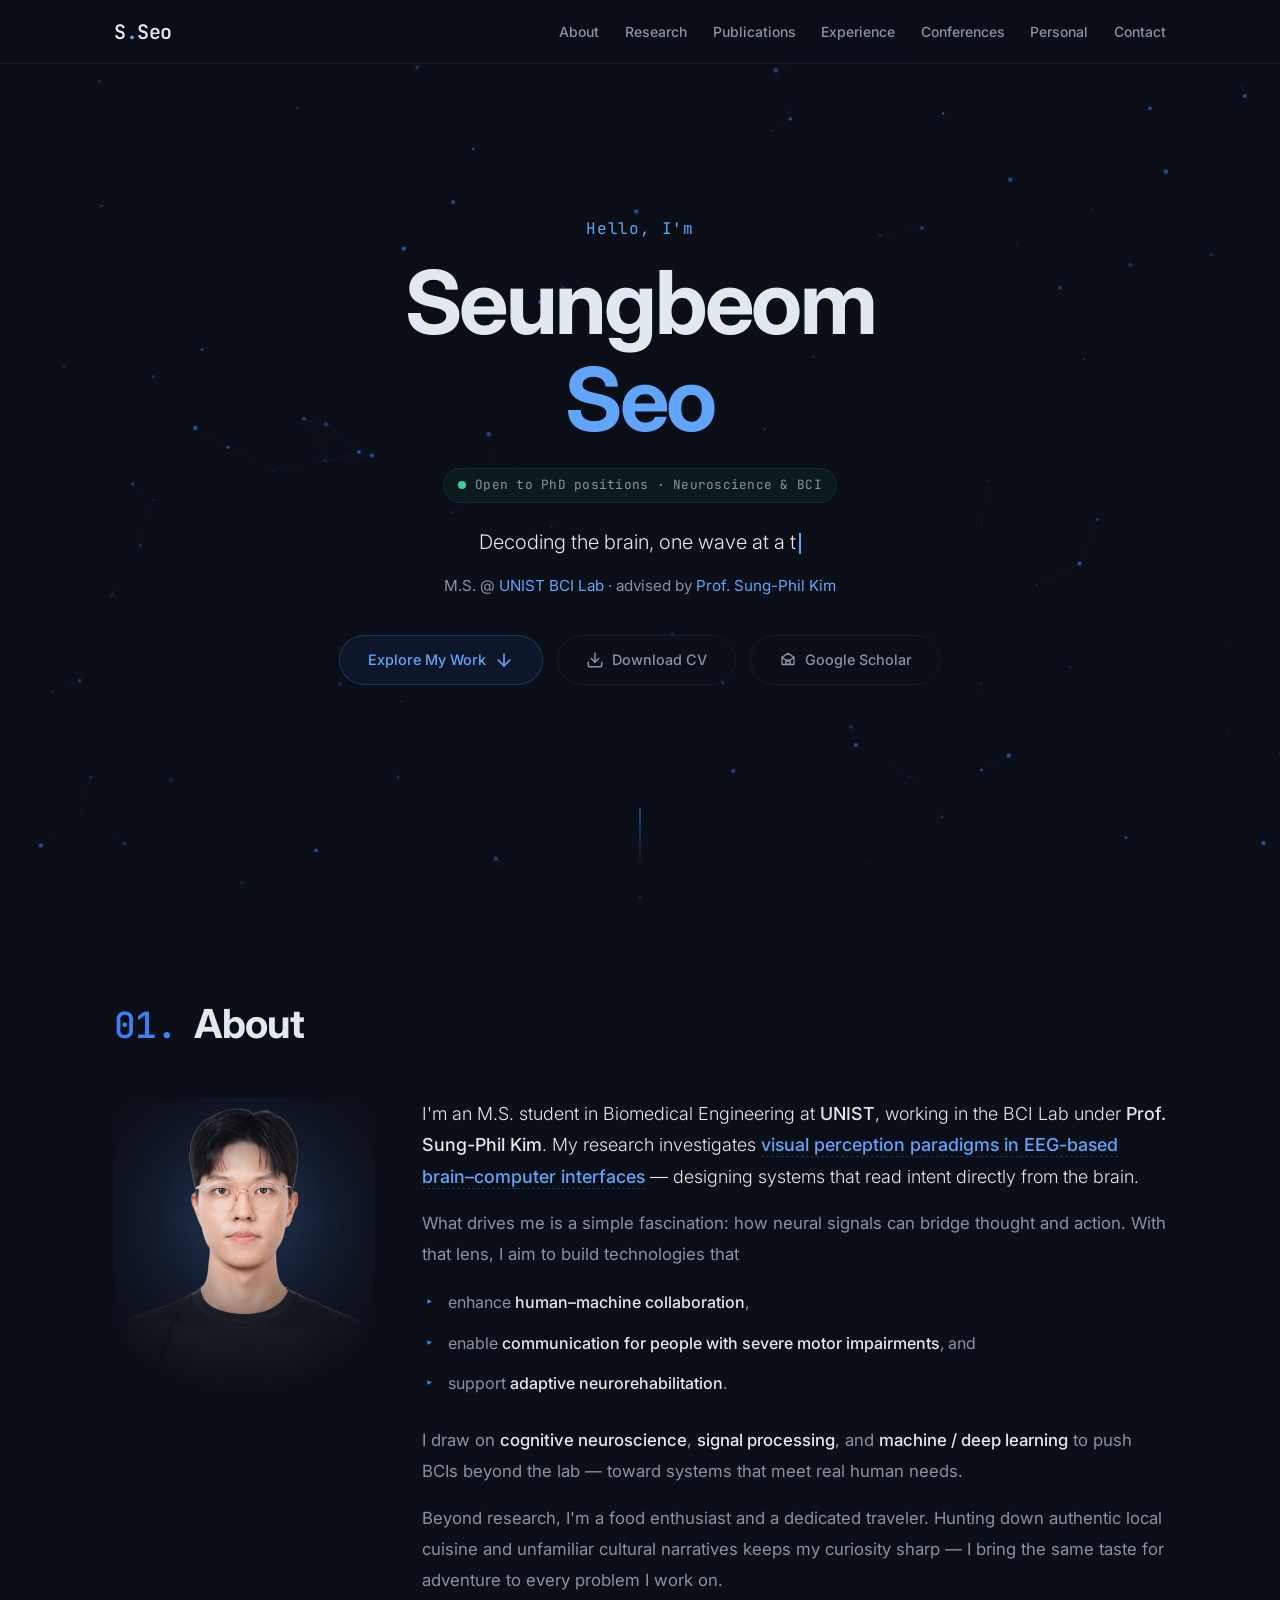
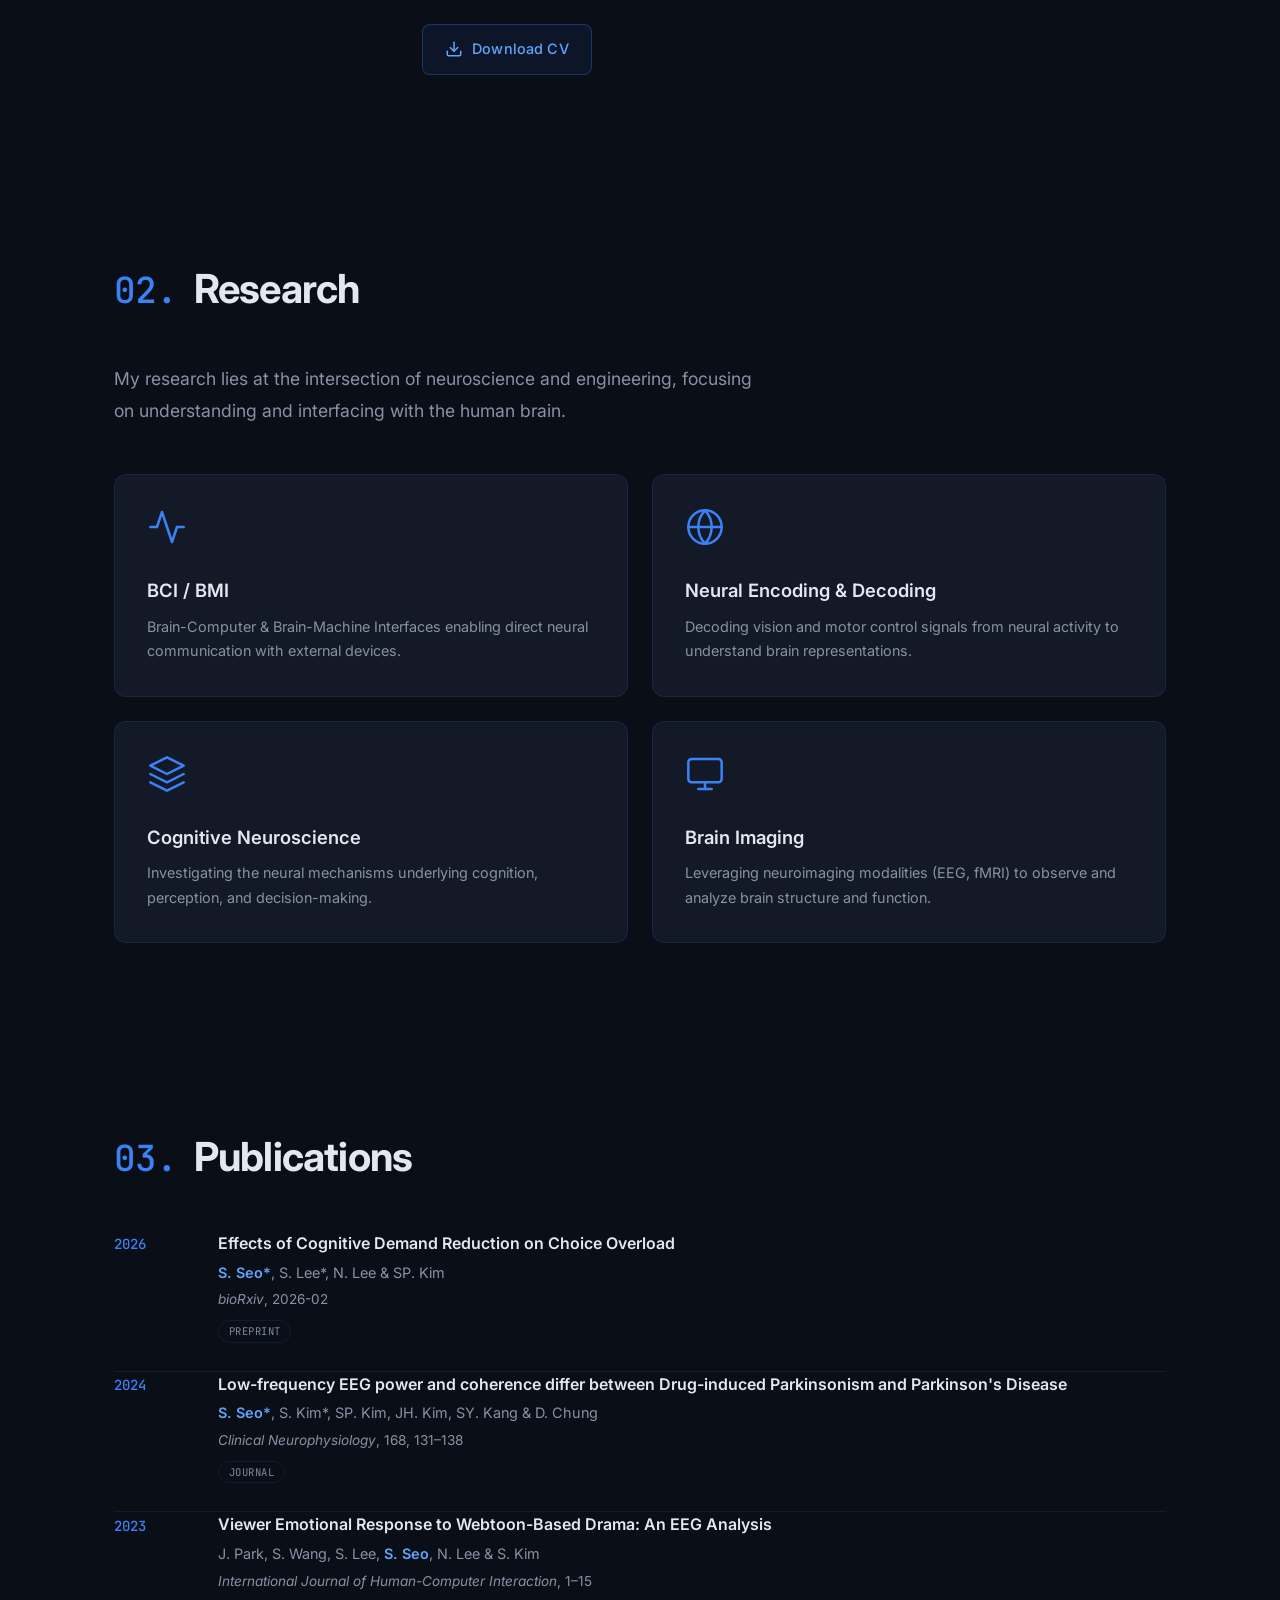
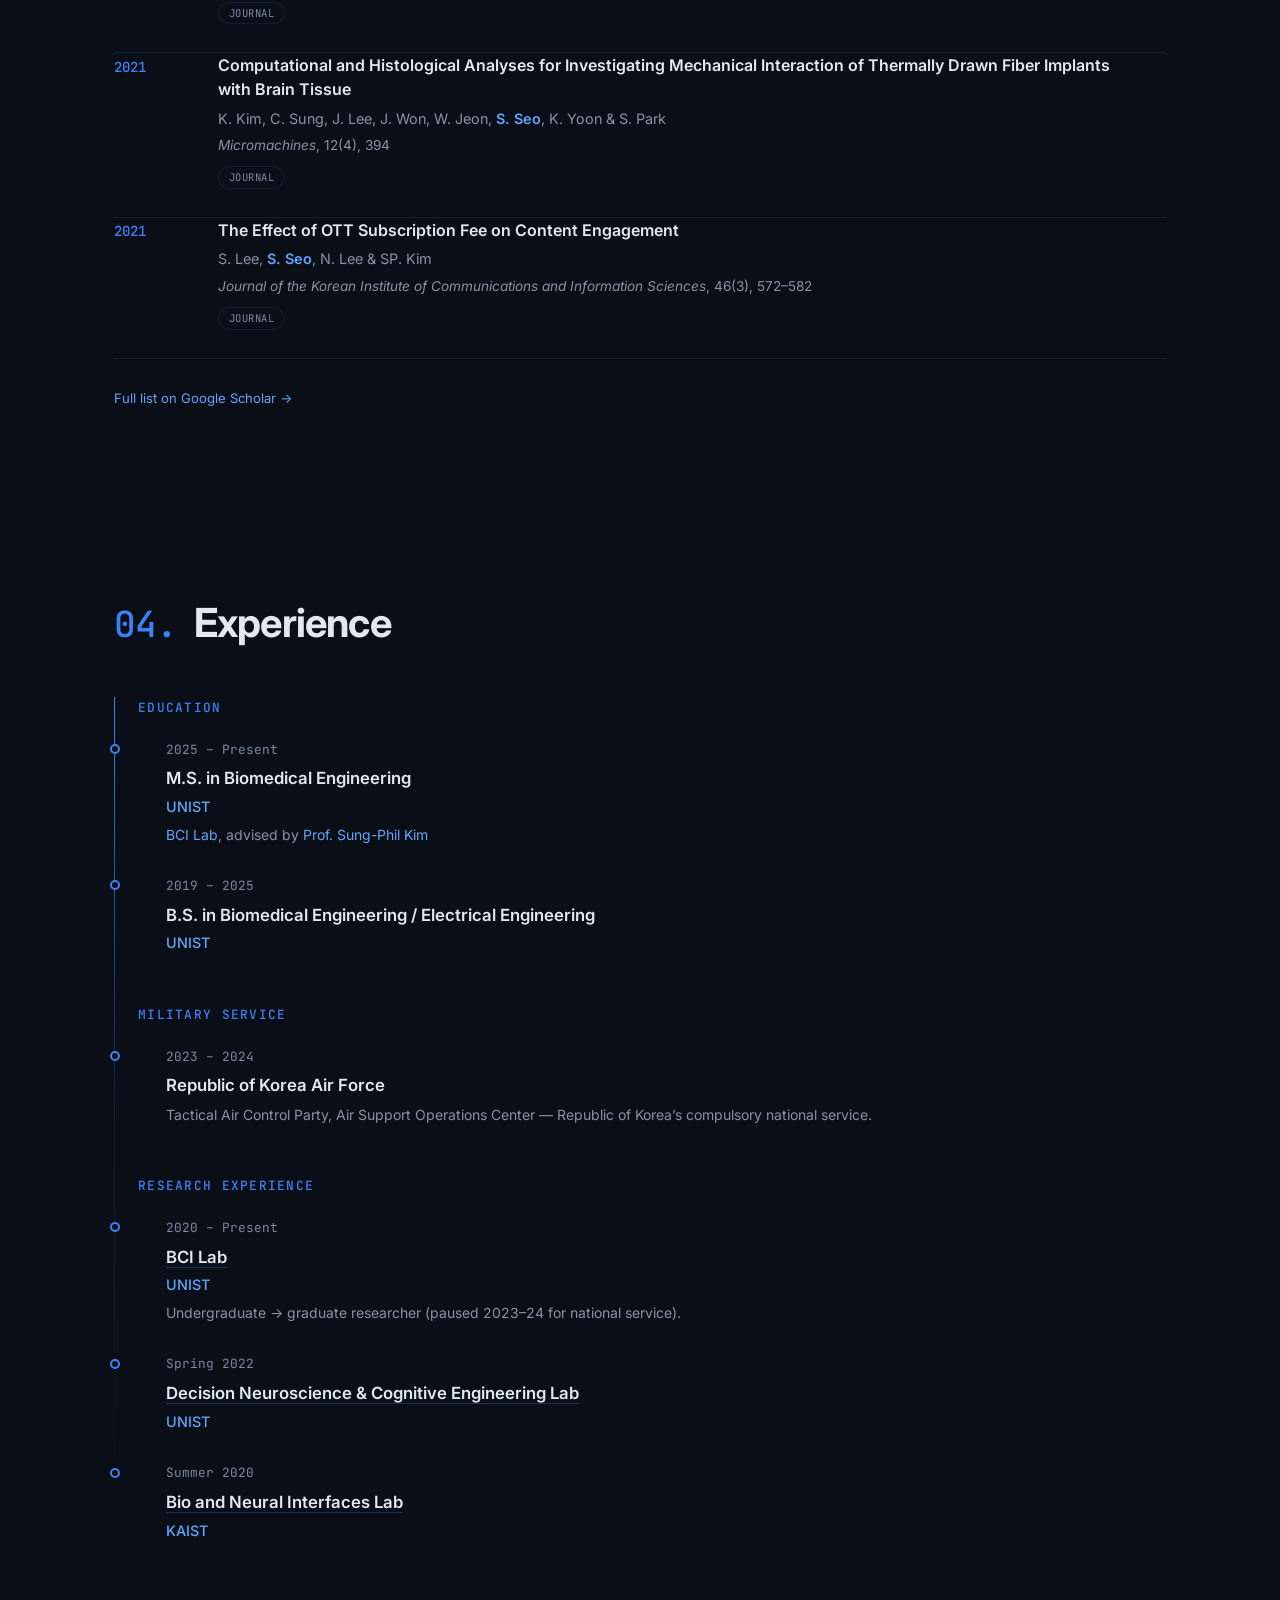
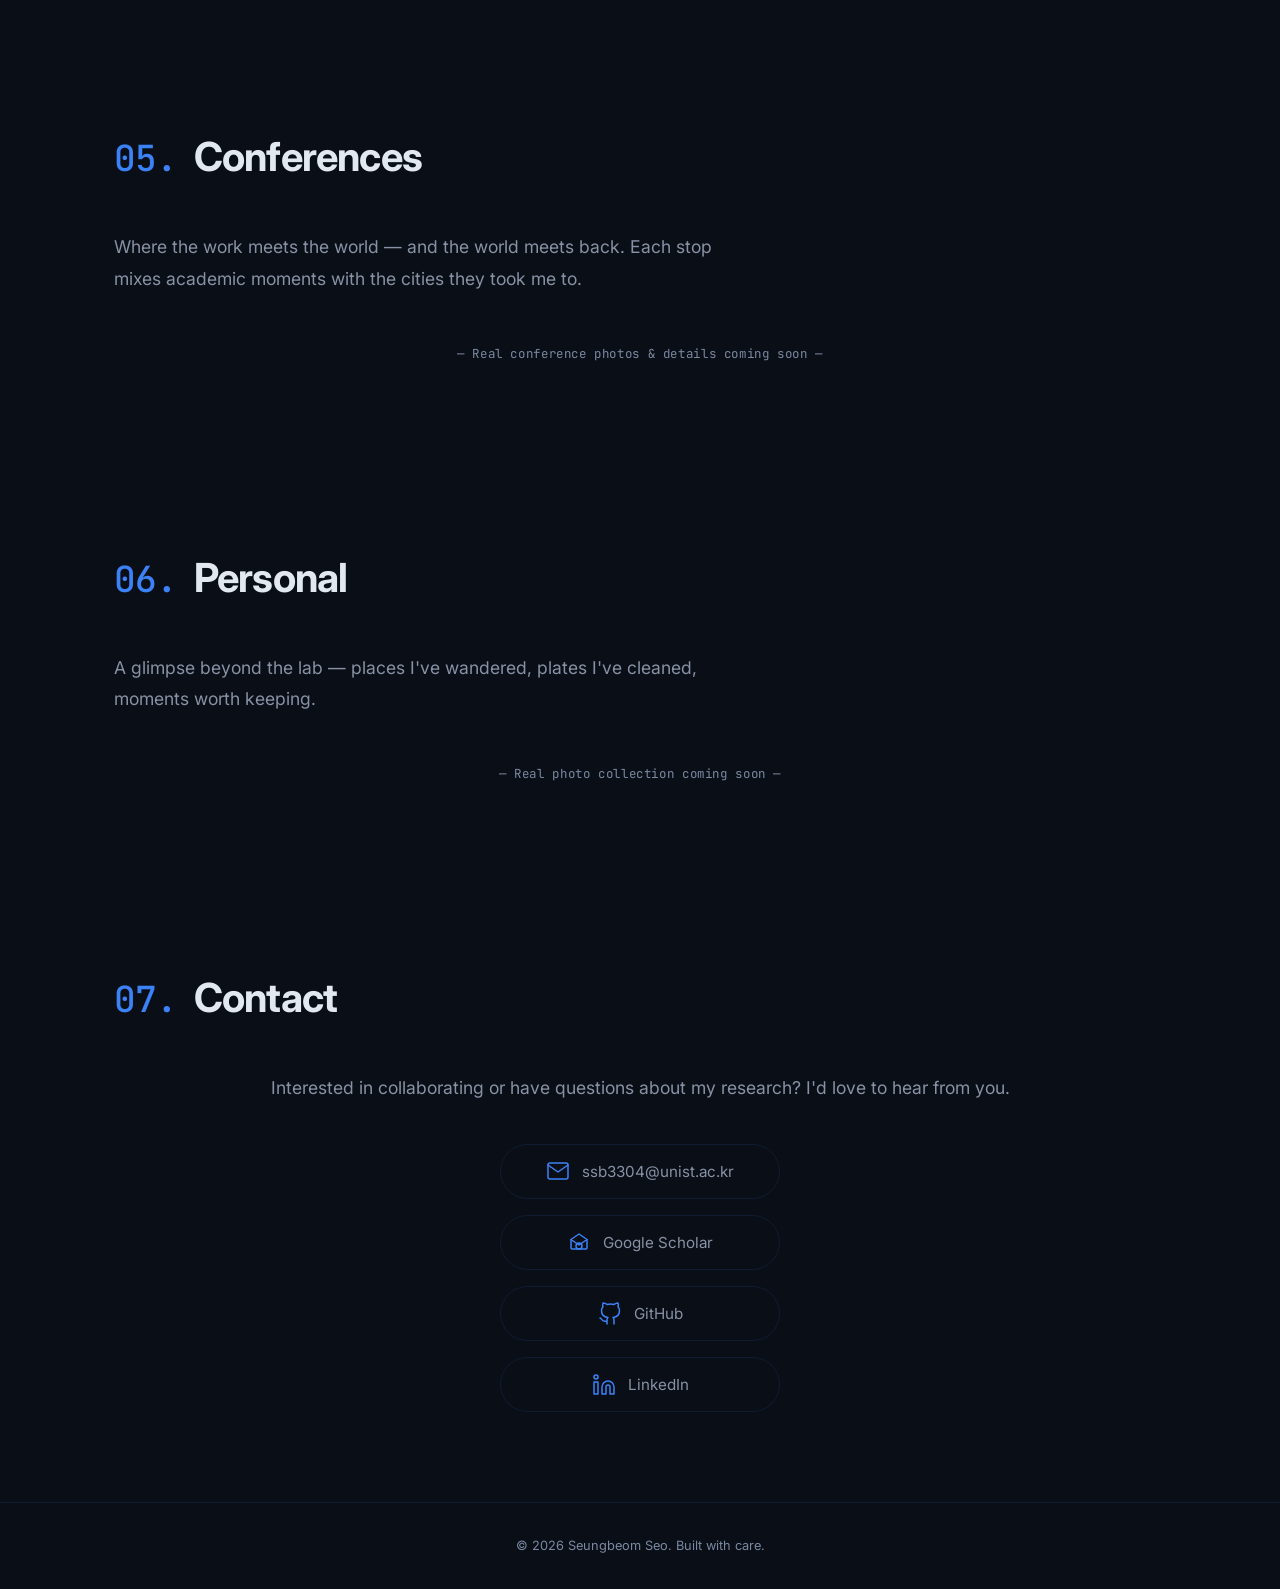
==== docs/index.html @ 765d404c "Replace CV with phone-free version; hide dummy cards until real content - docs/documents/cv-seungbeo" ====
<!DOCTYPE html>
<html lang="en">
<head>
  <meta charset="UTF-8">
  <meta name="viewport" content="width=device-width, initial-scale=1.0">
  <!-- Set .js early so reveal-hidden state applies only when JS can restore it -->
  <script>document.documentElement.classList.add('js');</script>
  <title>Seungbeom Seo — Neuroscience &amp; BCI Researcher</title>
  <meta name="description" content="Seungbeom Seo — M.S. student in Biomedical Engineering at UNIST, researching EEG-based brain–computer interfaces, neural decoding, and the cognitive neuroscience of visual perception.">
  <link rel="canonical" href="https://ssb3304.github.io/">
  <meta name="author" content="Seungbeom Seo">
  <meta name="theme-color" content="#0a0e17">

  <!-- Icons -->
  <link rel="icon" href="/favicon.ico" sizes="32x32">
  <link rel="icon" type="image/svg+xml" href="/favicon.svg">
  <link rel="icon" type="image/png" sizes="32x32" href="/favicon-32.png">
  <link rel="icon" type="image/png" sizes="16x16" href="/favicon-16.png">
  <link rel="apple-touch-icon" href="/apple-touch-icon.png">
  <link rel="manifest" href="/site.webmanifest">

  <!-- Open Graph -->
  <meta property="og:type" content="profile">
  <meta property="og:title" content="Seungbeom Seo — Neuroscience &amp; BCI Researcher">
  <meta property="og:description" content="M.S. student at UNIST BCI Lab researching EEG-based brain–computer interfaces, neural decoding, and the cognitive neuroscience of visual perception.">
  <meta property="og:url" content="https://ssb3304.github.io/">
  <meta property="og:site_name" content="Seungbeom Seo">
  <meta property="og:image" content="https://ssb3304.github.io/images/og-image.png">
  <meta property="og:image:width" content="1200">
  <meta property="og:image:height" content="630">
  <meta property="og:image:alt" content="Seungbeom Seo — Neuroscience & Brain–Computer Interfaces, M.S. @ UNIST BCI Lab">
  <meta property="profile:first_name" content="Seungbeom">
  <meta property="profile:last_name" content="Seo">

  <!-- Twitter -->
  <meta name="twitter:card" content="summary_large_image">
  <meta name="twitter:title" content="Seungbeom Seo — Neuroscience &amp; BCI Researcher">
  <meta name="twitter:description" content="M.S. student at UNIST BCI Lab researching EEG-based brain–computer interfaces and neural decoding.">
  <meta name="twitter:image" content="https://ssb3304.github.io/images/og-image.png">

  <link rel="preconnect" href="https://fonts.googleapis.com">
  <link rel="preconnect" href="https://fonts.gstatic.com" crossorigin>
  <link href="https://fonts.googleapis.com/css2?family=Inter:wght@300;400;500;600;700&family=JetBrains+Mono:wght@400;500&display=swap" rel="stylesheet">
  <link rel="stylesheet" href="css/style.css?v=5">

  <script type="application/ld+json">
  {
    "@context": "https://schema.org",
    "@type": "Person",
    "name": "Seungbeom Seo",
    "alternateName": "서승범",
    "jobTitle": "M.S. Student in Biomedical Engineering",
    "affiliation": {
      "@type": "CollegeOrUniversity",
      "name": "Ulsan National Institute of Science and Technology (UNIST)"
    },
    "url": "https://ssb3304.github.io/",
    "image": "https://ssb3304.github.io/images/profile.png",
    "email": "mailto:ssb3304@unist.ac.kr",
    "knowsAbout": ["Brain–Computer Interfaces", "Electroencephalography", "Neural Decoding", "Cognitive Neuroscience", "Visual Perception"],
    "sameAs": [
      "https://scholar.google.com/citations?user=KyTOVCUAAAAJ&hl=en",
      "https://github.com/ssb3304",
      "https://www.linkedin.com/in/seungbeom-seo-ab21672b4"
    ]
  }
  </script>
</head>
<body>
  <a class="skip-link" href="#main">Skip to content</a>

  <!-- Mobile menu backdrop -->
  <div class="nav__backdrop" id="nav-backdrop" aria-hidden="true"></div>

  <!-- Cursor glow -->
  <div class="cursor-glow" aria-hidden="true"></div>

  <!-- Particle canvas -->
  <canvas id="particle-canvas" aria-hidden="true"></canvas>

  <!-- Scroll progress bar -->
  <div class="scroll-progress" aria-hidden="true"></div>

  <!-- Navigation -->
  <nav class="nav" id="nav">
    <div class="nav__inner">
      <a href="#hero" class="nav__logo">S<span class="accent">.</span>Seo</a>
      <button class="nav__hamburger" id="hamburger" aria-label="Toggle menu" aria-controls="nav-links" aria-expanded="false">
        <span></span><span></span><span></span>
      </button>
      <ul class="nav__links" id="nav-links">
        <li><a href="#about">About</a></li>
        <li><a href="#research">Research</a></li>
        <li><a href="#publications">Publications</a></li>
        <li><a href="#experience">Experience</a></li>
        <li><a href="#conferences">Conferences</a></li>
        <li><a href="#personal">Personal</a></li>
        <li><a href="#contact">Contact</a></li>
      </ul>
    </div>
  </nav>

  <main id="main" tabindex="-1">

  <!-- Hero -->
  <section class="hero" id="hero">
    <div class="hero__content">
      <p class="hero__greeting reveal">Hello, I'm</p>
      <h1 class="hero__name reveal">
        <span class="hero__name-line">Seungbeom</span>
        <span class="hero__name-line accent">Seo</span>
      </h1>
      <p class="hero__status reveal">
        <span class="hero__status-dot" aria-hidden="true"></span>
        Open to PhD positions &middot; Neuroscience &amp; BCI
      </p>
      <p class="hero__subtitle reveal">Decoding the brain, one wave at a time.</p>
      <p class="hero__affiliation reveal">
        M.S. @ <a href="https://www.unist-bci.com/" target="_blank" rel="noopener">UNIST BCI Lab</a>
        &middot; advised by <a href="https://www.unist-bci.com/principal-investigator" target="_blank" rel="noopener">Prof. Sung-Phil Kim</a>
      </p>
      <div class="hero__actions reveal">
        <a href="#about" class="hero__cta hero__cta--primary">
          <span>Explore My Work</span>
          <svg width="20" height="20" viewBox="0 0 24 24" fill="none" stroke="currentColor" stroke-width="2" stroke-linecap="round" stroke-linejoin="round" aria-hidden="true"><line x1="12" y1="5" x2="12" y2="19"/><polyline points="19 12 12 19 5 12"/></svg>
        </a>
        <a href="documents/cv-seungbeom-seo.pdf" class="hero__cta hero__cta--ghost" target="_blank" rel="noopener">
          <svg width="18" height="18" viewBox="0 0 24 24" fill="none" stroke="currentColor" stroke-width="2" stroke-linecap="round" stroke-linejoin="round" aria-hidden="true"><path d="M21 15v4a2 2 0 0 1-2 2H5a2 2 0 0 1-2-2v-4"/><polyline points="7 10 12 15 17 10"/><line x1="12" y1="15" x2="12" y2="3"/></svg>
          <span>Download CV</span>
        </a>
        <a href="https://scholar.google.com/citations?user=KyTOVCUAAAAJ&amp;hl=en" class="hero__cta hero__cta--ghost" target="_blank" rel="noopener">
          <svg width="18" height="18" viewBox="0 0 24 24" fill="none" stroke="currentColor" stroke-width="1.8" stroke-linecap="round" stroke-linejoin="round" aria-hidden="true"><path d="M12 14l-8-5.5L12 3l8 5.5z"/><path d="M4 8.5V17a1 1 0 001 1h14a1 1 0 001-1V8.5"/><circle cx="12" cy="15" r="3"/></svg>
          <span>Google Scholar</span>
        </a>
      </div>
    </div>
    <div class="hero__scroll-indicator" aria-hidden="true">
      <div class="hero__scroll-line"></div>
    </div>
  </section>

  <!-- About -->
  <section class="section" id="about">
    <div class="container">
      <h2 class="section__title reveal">
        <span class="section__number" aria-hidden="true">01.</span> About
      </h2>
      <div class="about__grid">
        <div class="about__photo reveal">
          <div class="about__photo-frame">
            <img src="images/profile.png" alt="Seungbeom Seo" class="about__photo-img">
          </div>
        </div>
        <div class="about__text reveal">
          <p class="about__lead">
            I'm an M.S. student in Biomedical Engineering at <strong>UNIST</strong>, working in the BCI Lab under <strong>Prof. Sung-Phil Kim</strong>. My research investigates <em>visual perception paradigms in EEG-based brain&ndash;computer interfaces</em> &mdash; designing systems that read intent directly from the brain.
          </p>
          <p>What drives me is a simple fascination: how neural signals can bridge thought and action. With that lens, I aim to build technologies that</p>
          <ul class="about__goals">
            <li>enhance <strong>human&ndash;machine collaboration</strong>,</li>
            <li>enable <strong>communication for people with severe motor impairments</strong>, and</li>
            <li>support <strong>adaptive neurorehabilitation</strong>.</li>
          </ul>
          <p>
            I draw on <strong>cognitive neuroscience</strong>, <strong>signal processing</strong>, and <strong>machine / deep learning</strong> to push BCIs beyond the lab &mdash; toward systems that meet real human needs.
          </p>
          <p>
            Beyond research, I'm a food enthusiast and a dedicated traveler. Hunting down authentic local cuisine and unfamiliar cultural narratives keeps my curiosity sharp &mdash; I bring the same taste for adventure to every problem I work on.
          </p>
          <a href="documents/cv-seungbeom-seo.pdf" class="about__cv-btn" target="_blank" rel="noopener">
            <svg width="18" height="18" viewBox="0 0 24 24" fill="none" stroke="currentColor" stroke-width="2" stroke-linecap="round" stroke-linejoin="round" aria-hidden="true">
              <path d="M21 15v4a2 2 0 0 1-2 2H5a2 2 0 0 1-2-2v-4"/>
              <polyline points="7 10 12 15 17 10"/>
              <line x1="12" y1="15" x2="12" y2="3"/>
            </svg>
            <span>Download CV</span>
          </a>
        </div>
      </div>
    </div>
  </section>

  <!-- Research -->
  <section class="section section--alt" id="research">
    <div class="container">
      <h2 class="section__title reveal">
        <span class="section__number" aria-hidden="true">02.</span> Research
      </h2>
      <p class="section__intro reveal">My research lies at the intersection of neuroscience and engineering, focusing on understanding and interfacing with the human brain.</p>
      <div class="research__grid">
        <div class="research__card reveal" data-delay="0">
          <div class="research__card-icon">
            <svg width="40" height="40" viewBox="0 0 24 24" fill="none" stroke="currentColor" stroke-width="1.5" stroke-linecap="round" stroke-linejoin="round"><path d="M22 12h-4l-3 9L9 3l-3 9H2"/></svg>
          </div>
          <h3>BCI / BMI</h3>
          <p>Brain-Computer &amp; Brain-Machine Interfaces enabling direct neural communication with external devices.</p>
        </div>
        <div class="research__card reveal" data-delay="1">
          <div class="research__card-icon">
            <svg width="40" height="40" viewBox="0 0 24 24" fill="none" stroke="currentColor" stroke-width="1.5" stroke-linecap="round" stroke-linejoin="round"><circle cx="12" cy="12" r="10"/><path d="M12 2a14.5 14.5 0 0 0 0 20 14.5 14.5 0 0 0 0-20"/><path d="M2 12h20"/></svg>
          </div>
          <h3>Neural Encoding &amp; Decoding</h3>
          <p>Decoding vision and motor control signals from neural activity to understand brain representations.</p>
        </div>
        <div class="research__card reveal" data-delay="2">
          <div class="research__card-icon">
            <svg width="40" height="40" viewBox="0 0 24 24" fill="none" stroke="currentColor" stroke-width="1.5" stroke-linecap="round" stroke-linejoin="round"><path d="M12 2L2 7l10 5 10-5-10-5z"/><path d="M2 17l10 5 10-5"/><path d="M2 12l10 5 10-5"/></svg>
          </div>
          <h3>Cognitive Neuroscience</h3>
          <p>Investigating the neural mechanisms underlying cognition, perception, and decision-making.</p>
        </div>
        <div class="research__card reveal" data-delay="3">
          <div class="research__card-icon">
            <svg width="40" height="40" viewBox="0 0 24 24" fill="none" stroke="currentColor" stroke-width="1.5" stroke-linecap="round" stroke-linejoin="round"><rect x="2" y="3" width="20" height="14" rx="2"/><line x1="8" y1="21" x2="16" y2="21"/><line x1="12" y1="17" x2="12" y2="21"/></svg>
          </div>
          <h3>Brain Imaging</h3>
          <p>Leveraging neuroimaging modalities (EEG, fMRI) to observe and analyze brain structure and function.</p>
        </div>
      </div>
    </div>
  </section>

  <!-- Publications -->
  <section class="section" id="publications">
    <div class="container">
      <h2 class="section__title reveal">
        <span class="section__number" aria-hidden="true">03.</span> Publications
      </h2>
      <ol class="pub__list">
        <li class="reveal">
          <a href="https://www.biorxiv.org/content/10.64898/2026.02.19.706731v1" target="_blank" rel="noopener" class="pub__item">
            <div class="pub__year">2026</div>
            <div class="pub__details">
              <h3 class="pub__title">Effects of Cognitive Demand Reduction on Choice Overload</h3>
              <p class="pub__authors"><strong>S. Seo*</strong>, S. Lee*, N. Lee &amp; SP. Kim</p>
              <p class="pub__venue"><em>bioRxiv</em>, 2026-02</p>
              <div class="pub__badges">
                <span class="pub__type">Preprint</span>
              </div>
            </div>
            <span class="pub__arrow" aria-hidden="true">
              <svg width="18" height="18" viewBox="0 0 24 24" fill="none" stroke="currentColor" stroke-width="2" stroke-linecap="round" stroke-linejoin="round"><line x1="7" y1="17" x2="17" y2="7"/><polyline points="7 7 17 7 17 17"/></svg>
            </span>
          </a>
        </li>
        <li class="reveal">
          <a href="https://www.sciencedirect.com/science/article/pii/S1388245724003183" target="_blank" rel="noopener" class="pub__item">
            <div class="pub__year">2024</div>
            <div class="pub__details">
              <h3 class="pub__title">Low-frequency EEG power and coherence differ between Drug-induced Parkinsonism and Parkinson's Disease</h3>
              <p class="pub__authors"><strong>S. Seo*</strong>, S. Kim*, SP. Kim, JH. Kim, SY. Kang &amp; D. Chung</p>
              <p class="pub__venue"><em>Clinical Neurophysiology</em>, 168, 131&ndash;138</p>
              <div class="pub__badges">
                <span class="pub__type">Journal</span>
              </div>
            </div>
            <span class="pub__arrow" aria-hidden="true">
              <svg width="18" height="18" viewBox="0 0 24 24" fill="none" stroke="currentColor" stroke-width="2" stroke-linecap="round" stroke-linejoin="round"><line x1="7" y1="17" x2="17" y2="7"/><polyline points="7 7 17 7 17 17"/></svg>
            </span>
          </a>
        </li>
        <li class="reveal">
          <a href="https://doi.org/10.1080/10447318.2023.2285647" target="_blank" rel="noopener" class="pub__item">
            <div class="pub__year">2023</div>
            <div class="pub__details">
              <h3 class="pub__title">Viewer Emotional Response to Webtoon-Based Drama: An EEG Analysis</h3>
              <p class="pub__authors">J. Park, S. Wang, S. Lee, <strong>S. Seo</strong>, N. Lee &amp; S. Kim</p>
              <p class="pub__venue"><em>International Journal of Human-Computer Interaction</em>, 1&ndash;15</p>
              <div class="pub__badges">
                <span class="pub__type">Journal</span>
              </div>
            </div>
            <span class="pub__arrow" aria-hidden="true">
              <svg width="18" height="18" viewBox="0 0 24 24" fill="none" stroke="currentColor" stroke-width="2" stroke-linecap="round" stroke-linejoin="round"><line x1="7" y1="17" x2="17" y2="7"/><polyline points="7 7 17 7 17 17"/></svg>
            </span>
          </a>
        </li>
        <li class="reveal">
          <a href="https://doi.org/10.3390/mi12040394" target="_blank" rel="noopener" class="pub__item">
            <div class="pub__year">2021</div>
            <div class="pub__details">
              <h3 class="pub__title">Computational and Histological Analyses for Investigating Mechanical Interaction of Thermally Drawn Fiber Implants with Brain Tissue</h3>
              <p class="pub__authors">K. Kim, C. Sung, J. Lee, J. Won, W. Jeon, <strong>S. Seo</strong>, K. Yoon &amp; S. Park</p>
              <p class="pub__venue"><em>Micromachines</em>, 12(4), 394</p>
              <div class="pub__badges">
                <span class="pub__type">Journal</span>
              </div>
            </div>
            <span class="pub__arrow" aria-hidden="true">
              <svg width="18" height="18" viewBox="0 0 24 24" fill="none" stroke="currentColor" stroke-width="2" stroke-linecap="round" stroke-linejoin="round"><line x1="7" y1="17" x2="17" y2="7"/><polyline points="7 7 17 7 17 17"/></svg>
            </span>
          </a>
        </li>
        <li class="reveal">
          <a href="https://doi.org/10.7840/kics.2021.46.3.572" target="_blank" rel="noopener" class="pub__item">
            <div class="pub__year">2021</div>
            <div class="pub__details">
              <h3 class="pub__title">The Effect of OTT Subscription Fee on Content Engagement</h3>
              <p class="pub__authors">S. Lee, <strong>S. Seo</strong>, N. Lee &amp; SP. Kim</p>
              <p class="pub__venue"><em>Journal of the Korean Institute of Communications and Information Sciences</em>, 46(3), 572&ndash;582</p>
              <div class="pub__badges">
                <span class="pub__type">Journal</span>
              </div>
            </div>
            <span class="pub__arrow" aria-hidden="true">
              <svg width="18" height="18" viewBox="0 0 24 24" fill="none" stroke="currentColor" stroke-width="2" stroke-linecap="round" stroke-linejoin="round"><line x1="7" y1="17" x2="17" y2="7"/><polyline points="7 7 17 7 17 17"/></svg>
            </span>
          </a>
        </li>
      </ol>
      <p class="pub__footnote reveal">
        <a href="https://scholar.google.com/citations?user=KyTOVCUAAAAJ&amp;hl=en" target="_blank" rel="noopener">Full list on Google Scholar &rarr;</a>
      </p>
    </div>
  </section>

  <!-- Experience -->
  <section class="section section--alt" id="experience">
    <div class="container">
      <h2 class="section__title reveal">
        <span class="section__number" aria-hidden="true">04.</span> Experience
      </h2>
      <div class="timeline">
        <!-- Education -->
        <div class="timeline__group reveal">
          <h3 class="timeline__group-title">Education</h3>
          <div class="timeline__item">
            <div class="timeline__marker"></div>
            <div class="timeline__range">2025 &ndash; Present</div>
            <div class="timeline__content">
              <h4>M.S. in Biomedical Engineering</h4>
              <p class="timeline__org">UNIST</p>
              <p class="timeline__desc"><a href="https://www.unist-bci.com/" target="_blank" rel="noopener">BCI Lab</a>, advised by <a href="https://www.unist-bci.com/principal-investigator" target="_blank" rel="noopener">Prof. Sung-Phil Kim</a></p>
            </div>
          </div>
          <div class="timeline__item">
            <div class="timeline__marker"></div>
            <div class="timeline__range">2019 &ndash; 2025</div>
            <div class="timeline__content">
              <h4>B.S. in Biomedical Engineering / Electrical Engineering</h4>
              <p class="timeline__org">UNIST</p>
            </div>
          </div>
        </div>
        <!-- Service -->
        <div class="timeline__group reveal">
          <h3 class="timeline__group-title">Military Service</h3>
          <div class="timeline__item">
            <div class="timeline__marker"></div>
            <div class="timeline__range">2023 &ndash; 2024</div>
            <div class="timeline__content">
              <h4>Republic of Korea Air Force</h4>
              <p class="timeline__desc">Tactical Air Control Party, Air Support Operations Center &mdash; Republic of Korea&rsquo;s compulsory national service.</p>
            </div>
          </div>
        </div>
        <!-- Research -->
        <div class="timeline__group reveal">
          <h3 class="timeline__group-title">Research Experience</h3>
          <div class="timeline__item">
            <div class="timeline__marker"></div>
            <div class="timeline__range">2020 &ndash; Present</div>
            <div class="timeline__content">
              <h4><a href="https://www.unist-bci.com/" target="_blank" rel="noopener">BCI Lab</a></h4>
              <p class="timeline__org">UNIST</p>
              <p class="timeline__desc">Undergraduate &rarr; graduate researcher (paused 2023&ndash;24 for national service).</p>
            </div>
          </div>
          <div class="timeline__item">
            <div class="timeline__marker"></div>
            <div class="timeline__range">Spring 2022</div>
            <div class="timeline__content">
              <h4><a href="https://chungdongil.wixsite.com/dncelab" target="_blank" rel="noopener">Decision Neuroscience &amp; Cognitive Engineering Lab</a></h4>
              <p class="timeline__org">UNIST</p>
            </div>
          </div>
          <div class="timeline__item">
            <div class="timeline__marker"></div>
            <div class="timeline__range">Summer 2020</div>
            <div class="timeline__content">
              <h4><a href="https://www.bnilab.com/" target="_blank" rel="noopener">Bio and Neural Interfaces Lab</a></h4>
              <p class="timeline__org">KAIST</p>
            </div>
          </div>
        </div>
      </div>
    </div>
  </section>

  <!-- Conferences -->
  <section class="section section--alt" id="conferences">
    <div class="container">
      <h2 class="section__title reveal">
        <span class="section__number" aria-hidden="true">05.</span> Conferences
      </h2>
      <p class="section__intro reveal">Where the work meets the world &mdash; and the world meets back. Each stop mixes academic moments with the cities they took me to.</p>
      <!-- TODO(content): dummy card templates, hidden until real data lands.
           Restore by removing this comment wrapper and filling each card from
           the CV (6 real entries: VSS 2026, BCI Conference 2026, MDS Congress
           2024, SfN 2022, ICPA 2022, KSBNS 2022 — details in content/CONTENT-TODO.md).
      <div class="conferences__grid">
        <article class="conf-card reveal" data-delay="0">
          <header class="conf-card__head">
            <div class="conf-card__meta">
              <span class="conf-card__city">City, Country</span>
              <span class="conf-card__date">YYYY</span>
            </div>
            <h3 class="conf-card__name">Conference Name</h3>
            <span class="conf-card__role">poster presentation</span>
          </header>
          <div class="conf-card__gallery">
            <div class="conf-thumb" style="--g1: #2a4a7a; --g2: #0f1f3a;"><span class="conf-thumb__tag">poster</span></div>
            <div class="conf-thumb" style="--g1: #3a5a8a; --g2: #182849;"><span class="conf-thumb__tag">session</span></div>
            <div class="conf-thumb" style="--g1: #4a3a6a; --g2: #1f1530;"><span class="conf-thumb__tag">city</span></div>
            <div class="conf-thumb" style="--g1: #6a3a2a; --g2: #2a1810;"><span class="conf-thumb__tag">food</span></div>
          </div>
        </article>
        <article class="conf-card reveal" data-delay="1">
          <header class="conf-card__head">
            <div class="conf-card__meta">
              <span class="conf-card__city">City, Country</span>
              <span class="conf-card__date">YYYY</span>
            </div>
            <h3 class="conf-card__name">Conference Name</h3>
            <span class="conf-card__role">oral talk</span>
          </header>
          <div class="conf-card__gallery">
            <div class="conf-thumb" style="--g1: #2a6a5a; --g2: #102a25;"><span class="conf-thumb__tag">talk</span></div>
            <div class="conf-thumb" style="--g1: #3a7a6a; --g2: #163530;"><span class="conf-thumb__tag">poster</span></div>
            <div class="conf-thumb" style="--g1: #6a5a2a; --g2: #2a2210;"><span class="conf-thumb__tag">city</span></div>
            <div class="conf-thumb" style="--g1: #7a4a3a; --g2: #2d1a13;"><span class="conf-thumb__tag">food</span></div>
          </div>
        </article>
        <article class="conf-card reveal" data-delay="2">
          <header class="conf-card__head">
            <div class="conf-card__meta">
              <span class="conf-card__city">City, Country</span>
              <span class="conf-card__date">YYYY</span>
            </div>
            <h3 class="conf-card__name">Conference Name</h3>
            <span class="conf-card__role">poster presentation</span>
          </header>
          <div class="conf-card__gallery">
            <div class="conf-thumb" style="--g1: #5a3a6a; --g2: #1f1428;"><span class="conf-thumb__tag">poster</span></div>
            <div class="conf-thumb" style="--g1: #4a3a7a; --g2: #18102e;"><span class="conf-thumb__tag">session</span></div>
            <div class="conf-thumb" style="--g1: #3a4a8a; --g2: #131f3a;"><span class="conf-thumb__tag">city</span></div>
            <div class="conf-thumb" style="--g1: #6a2a4a; --g2: #25101a;"><span class="conf-thumb__tag">moment</span></div>
          </div>
        </article>
        <article class="conf-card reveal" data-delay="3">
          <header class="conf-card__head">
            <div class="conf-card__meta">
              <span class="conf-card__city">City, Country</span>
              <span class="conf-card__date">YYYY</span>
            </div>
            <h3 class="conf-card__name">Conference Name</h3>
            <span class="conf-card__role">poster presentation</span>
          </header>
          <div class="conf-card__gallery">
            <div class="conf-thumb" style="--g1: #2a5a4a; --g2: #102822;"><span class="conf-thumb__tag">poster</span></div>
            <div class="conf-thumb" style="--g1: #4a5a3a; --g2: #1a2818;"><span class="conf-thumb__tag">session</span></div>
            <div class="conf-thumb" style="--g1: #6a4a2a; --g2: #2a1c10;"><span class="conf-thumb__tag">city</span></div>
            <div class="conf-thumb" style="--g1: #7a3a4a; --g2: #2a141c;"><span class="conf-thumb__tag">food</span></div>
          </div>
        </article>
      </div>
      -->
      <p class="conferences__note reveal">&mdash; Real conference photos &amp; details coming soon &mdash;</p>
    </div>
  </section>

  <!-- Personal -->
  <section class="section" id="personal">
    <div class="container">
      <h2 class="section__title reveal">
        <span class="section__number" aria-hidden="true">06.</span> Personal
      </h2>
      <p class="section__intro reveal">A glimpse beyond the lab &mdash; places I've wandered, plates I've cleaned, moments worth keeping.</p>
      <!-- TODO(content): placeholder collage, hidden until real photos land.
           Restore by removing this comment wrapper, swapping each gradient div
           for an <img> (EXIF-stripped, WebP-resized — see content/CONTENT-TODO.md),
           and updating the aria-label.
      <div class="personal__stack reveal" aria-label="Personal photo collage (placeholder)">
        <figure class="personal__card" data-i="0">
          <div class="personal__card-img" style="--g1: #2a4a7a; --g2: #0f1f3a;">
            <svg viewBox="0 0 24 24" fill="none" stroke="currentColor" stroke-width="1.2" stroke-linecap="round" stroke-linejoin="round" aria-hidden="true">
              <path d="M21 10c0 7-9 13-9 13s-9-6-9-13a9 9 0 0 1 18 0z"/>
              <circle cx="12" cy="10" r="3"/>
            </svg>
          </div>
          <figcaption>somewhere I&rsquo;ve been</figcaption>
        </figure>
        <figure class="personal__card" data-i="1">
          <div class="personal__card-img" style="--g1: #6a3a2a; --g2: #2a1810;">
            <svg viewBox="0 0 24 24" fill="none" stroke="currentColor" stroke-width="1.2" stroke-linecap="round" stroke-linejoin="round" aria-hidden="true">
              <path d="M18 8h1a4 4 0 0 1 0 8h-1"/>
              <path d="M2 8h16v9a4 4 0 0 1-4 4H6a4 4 0 0 1-4-4V8z"/>
              <line x1="6" y1="1" x2="6" y2="4"/>
              <line x1="10" y1="1" x2="10" y2="4"/>
              <line x1="14" y1="1" x2="14" y2="4"/>
            </svg>
          </div>
          <figcaption>something I ate</figcaption>
        </figure>
        <figure class="personal__card" data-i="2">
          <div class="personal__card-img" style="--g1: #2a6a5a; --g2: #102a25;">
            <svg viewBox="0 0 24 24" fill="none" stroke="currentColor" stroke-width="1.2" stroke-linecap="round" stroke-linejoin="round" aria-hidden="true">
              <circle cx="12" cy="12" r="10"/>
              <path d="M2 12h20"/>
              <path d="M12 2a14.5 14.5 0 0 0 0 20 14.5 14.5 0 0 0 0-20"/>
            </svg>
          </div>
          <figcaption>off the beaten path</figcaption>
        </figure>
        <figure class="personal__card" data-i="3">
          <div class="personal__card-img" style="--g1: #5a3a6a; --g2: #1a0f25;">
            <svg viewBox="0 0 24 24" fill="none" stroke="currentColor" stroke-width="1.2" stroke-linecap="round" stroke-linejoin="round" aria-hidden="true">
              <polygon points="12 2 15.09 8.26 22 9.27 17 14.14 18.18 21.02 12 17.77 5.82 21.02 7 14.14 2 9.27 8.91 8.26 12 2"/>
            </svg>
          </div>
          <figcaption>moments worth keeping</figcaption>
        </figure>
      </div>
      -->
      <p class="personal__note reveal">&mdash; Real photo collection coming soon &mdash;</p>
    </div>
  </section>

  <!-- Contact -->
  <section class="section section--alt" id="contact">
    <div class="container">
      <h2 class="section__title reveal">
        <span class="section__number" aria-hidden="true">07.</span> Contact
      </h2>
      <p class="contact__intro reveal">Interested in collaborating or have questions about my research? I'd love to hear from you.</p>
      <div class="contact__links reveal">
        <a href="mailto:ssb3304@unist.ac.kr" class="contact__link magnetic">
          <svg width="24" height="24" viewBox="0 0 24 24" fill="none" stroke="currentColor" stroke-width="1.5" stroke-linecap="round" stroke-linejoin="round"><path d="M4 4h16c1.1 0 2 .9 2 2v12c0 1.1-.9 2-2 2H4c-1.1 0-2-.9-2-2V6c0-1.1.9-2 2-2z"/><polyline points="22,6 12,13 2,6"/></svg>
          <span>ssb3304@unist.ac.kr</span>
        </a>
        <a href="https://scholar.google.com/citations?user=KyTOVCUAAAAJ&amp;hl=en" target="_blank" rel="noopener" class="contact__link magnetic" aria-label="Google Scholar">
          <svg width="24" height="24" viewBox="0 0 24 24" fill="none" stroke="currentColor" stroke-width="1.5" stroke-linecap="round" stroke-linejoin="round"><path d="M12 14l-8-5.5L12 3l8 5.5z"/><path d="M4 8.5V17a1 1 0 001 1h14a1 1 0 001-1V8.5"/><circle cx="12" cy="15" r="3"/></svg>
          <span>Google Scholar</span>
        </a>
        <a href="https://github.com/ssb3304" target="_blank" rel="noopener" class="contact__link magnetic" aria-label="GitHub">
          <svg width="24" height="24" viewBox="0 0 24 24" fill="none" stroke="currentColor" stroke-width="1.5" stroke-linecap="round" stroke-linejoin="round"><path d="M9 19c-5 1.5-5-2.5-7-3m14 6v-3.87a3.37 3.37 0 0 0-.94-2.61c3.14-.35 6.44-1.54 6.44-7A5.44 5.44 0 0 0 20 4.77 5.07 5.07 0 0 0 19.91 1S18.73.65 16 2.48a13.38 13.38 0 0 0-7 0C6.27.65 5.09 1 5.09 1A5.07 5.07 0 0 0 5 4.77a5.44 5.44 0 0 0-1.5 3.78c0 5.42 3.3 6.61 6.44 7A3.37 3.37 0 0 0 9 18.13V22"/></svg>
          <span>GitHub</span>
        </a>
        <a href="https://www.linkedin.com/in/seungbeom-seo-ab21672b4" target="_blank" rel="noopener" class="contact__link magnetic" aria-label="LinkedIn">
          <svg width="24" height="24" viewBox="0 0 24 24" fill="none" stroke="currentColor" stroke-width="1.5" stroke-linecap="round" stroke-linejoin="round"><path d="M16 8a6 6 0 0 1 6 6v7h-4v-7a2 2 0 0 0-2-2 2 2 0 0 0-2 2v7h-4v-7a6 6 0 0 1 6-6z"/><rect x="2" y="9" width="4" height="12"/><circle cx="4" cy="4" r="2"/></svg>
          <span>LinkedIn</span>
        </a>
      </div>
    </div>
  </section>

  </main>

  <!-- Back to top -->
  <button class="back-to-top" id="back-to-top" aria-label="Back to top" title="Back to top">
    <svg width="20" height="20" viewBox="0 0 24 24" fill="none" stroke="currentColor" stroke-width="2" stroke-linecap="round" stroke-linejoin="round" aria-hidden="true"><line x1="12" y1="19" x2="12" y2="5"/><polyline points="5 12 12 5 19 12"/></svg>
  </button>

  <!-- Footer -->
  <footer class="footer">
    <p>&copy; 2026 Seungbeom Seo. Built with care.</p>
  </footer>

  <script src="js/main.js?v=5"></script>
</body>
</html>
---- docs/css/style.css ----
/* ============================================================
   Seungbeom Seo — Academic Homepage
   Dark neural theme with electric blue accents
   ============================================================ */

/* --- Custom Properties --- */
:root {
  /* Colors */
  --bg-primary: #0a0e17;
  --bg-card: #131926;
  --bg-card-hover: #1a2235;

  --text-primary: #e2e8f0;
  --text-secondary: #8892a4;
  /* Raised from #4a5568 (~2.4:1, fails WCAG AA) to pass 4.5:1 on --bg-primary
     and --bg-card while staying a step dimmer than --text-secondary. On the
     lighter --bg-card-hover it lands at ~4.47:1, so hover states swap muted
     text to --text-secondary where needed (see .conf-card:hover). */
  --text-muted: #7a89a0;

  --accent: #3b82f6;
  --accent-bright: #60a5fa;
  --accent-glow: rgba(59, 130, 246, 0.35);
  --accent-subtle: rgba(59, 130, 246, 0.08);

  --border: rgba(59, 130, 246, 0.12);
  --border-hover: rgba(59, 130, 246, 0.3);

  /* Typography */
  --font-sans: 'Inter', -apple-system, BlinkMacSystemFont, 'Segoe UI', sans-serif;
  --font-mono: 'JetBrains Mono', 'Fira Code', monospace;

  /* Spacing */
  --section-pad: clamp(4rem, 10vh, 7rem);
  --container-max: 1100px;
  --container-narrow: 720px;

  /* Transitions */
  --ease-out: cubic-bezier(0.16, 1, 0.3, 1);
  --ease-spring: cubic-bezier(0.34, 1.56, 0.64, 1);

  /* Nav */
  --nav-h: 64px;
}

/* --- Reset --- */
*,
*::before,
*::after {
  margin: 0;
  padding: 0;
  box-sizing: border-box;
}

html {
  scroll-behavior: smooth;
  scroll-padding-top: var(--nav-h);
  -webkit-text-size-adjust: 100%;
}

body {
  font-family: var(--font-sans);
  font-size: 16px;
  line-height: 1.7;
  color: var(--text-primary);
  background: var(--bg-primary);
  overflow-x: hidden;
  -webkit-font-smoothing: antialiased;
  -moz-osx-font-smoothing: grayscale;
}

a {
  color: var(--accent-bright);
  text-decoration: none;
  transition: color 0.25s var(--ease-out);
}

a:hover {
  color: #93c5fd;
}

img {
  max-width: 100%;
  display: block;
}

ul, ol {
  list-style: none;
}

/* --- Cursor Glow --- */
.cursor-glow {
  position: fixed;
  width: 600px;
  height: 600px;
  border-radius: 50%;
  pointer-events: none;
  background: radial-gradient(circle, var(--accent-glow) 0%, transparent 70%);
  opacity: 0;
  transform: translate(-50%, -50%);
  /* Behind content (z-index 0, same plane as the particle canvas) so it
     illuminates the background instead of washing out text. Opacity is turned
     on by JS on first mouse move (fine pointers only). */
  z-index: 0;
  transition: opacity 0.4s ease;
  mix-blend-mode: screen;
}

/* --- Particle Canvas --- */
#particle-canvas {
  position: fixed;
  top: 0;
  left: 0;
  width: 100%;
  height: 100%;
  pointer-events: none;
  z-index: 0;
  transition: opacity 0.5s ease;
}

/* --- Scroll Progress --- */
.scroll-progress {
  position: fixed;
  top: 0;
  left: 0;
  height: 3px;
  width: 0%;
  background: linear-gradient(90deg, var(--accent), var(--accent-bright));
  z-index: 10001;
  box-shadow: 0 0 10px var(--accent-glow);
  transition: width 0.05s linear;
}

/* --- Navigation --- */
.nav {
  position: fixed;
  top: 0;
  left: 0;
  width: 100%;
  height: var(--nav-h);
  z-index: 10000;
  background: rgba(10, 14, 23, 0.75);
  backdrop-filter: blur(16px);
  -webkit-backdrop-filter: blur(16px);
  border-bottom: 1px solid var(--border);
  transition: background 0.3s ease, box-shadow 0.3s ease;
}

.nav--scrolled {
  background: rgba(10, 14, 23, 0.95);
  box-shadow: 0 4px 30px rgba(0, 0, 0, 0.3);
}

/* Backdrop behind the open mobile drawer */
.nav__backdrop {
  position: fixed;
  inset: 0;
  z-index: 9999;
  background: rgba(6, 9, 16, 0.55);
  backdrop-filter: blur(2px);
  -webkit-backdrop-filter: blur(2px);
  opacity: 0;
  pointer-events: none;
  transition: opacity 0.35s var(--ease-out);
}

.nav__backdrop.open {
  opacity: 1;
  pointer-events: auto;
}

.nav__inner {
  max-width: var(--container-max);
  margin: 0 auto;
  padding: 0 1.5rem;
  height: 100%;
  display: flex;
  align-items: center;
  justify-content: space-between;
}

.nav__logo {
  font-family: var(--font-mono);
  font-size: 1.25rem;
  font-weight: 600;
  color: var(--text-primary);
  letter-spacing: -0.02em;
  /* 44px minimum tap target (matches .nav__links a) */
  min-height: 44px;
  display: inline-flex;
  align-items: center;
}

.nav__logo:hover {
  color: var(--text-primary);
}

.accent {
  color: var(--accent-bright);
}

.nav__links {
  display: flex;
  gap: 1.6rem;
  align-items: center;
}

.nav__links a {
  font-size: 0.875rem;
  font-weight: 500;
  color: var(--text-secondary);
  position: relative;
  padding: 0.25rem 0;
  min-height: 44px;
  display: inline-flex;
  align-items: center;
  transition: color 0.25s var(--ease-out);
}

.nav__links a::after {
  content: '';
  position: absolute;
  bottom: -2px;
  left: 0;
  width: 0;
  height: 2px;
  background: var(--accent);
  border-radius: 1px;
  transition: width 0.3s var(--ease-out);
}

.nav__links a:hover,
.nav__links a.active {
  color: var(--text-primary);
}

.nav__links a:hover::after,
.nav__links a.active::after {
  width: 100%;
}

/* Hamburger */
.nav__hamburger {
  display: none;
  flex-direction: column;
  justify-content: center;
  align-items: center;
  gap: 5px;
  background: none;
  border: none;
  cursor: pointer;
  padding: 0.5rem;
  /* Meet the 44px minimum touch-target size */
  min-width: 44px;
  min-height: 44px;
  z-index: 10002;
}

.nav__hamburger span {
  display: block;
  width: 24px;
  height: 2px;
  background: var(--text-primary);
  border-radius: 2px;
  transition: transform 0.3s var(--ease-out), opacity 0.3s var(--ease-out);
}

.nav__hamburger.active span:nth-child(1) {
  transform: translateY(7px) rotate(45deg);
}

.nav__hamburger.active span:nth-child(2) {
  opacity: 0;
}

.nav__hamburger.active span:nth-child(3) {
  transform: translateY(-7px) rotate(-45deg);
}

/* --- Hero --- */
.hero {
  position: relative;
  min-height: 100vh;
  /* svh keeps the scroll indicator above the mobile browser toolbar */
  min-height: 100svh;
  display: flex;
  align-items: center;
  justify-content: center;
  z-index: 1;
  padding: 2rem;
}

.hero__content {
  text-align: center;
  max-width: 700px;
}

.hero__greeting {
  font-family: var(--font-mono);
  font-size: 1rem;
  color: var(--accent-bright);
  margin-bottom: 0.75rem;
  letter-spacing: 0.05em;
}

.hero__name {
  font-size: clamp(2.8rem, 8vw, 5.5rem);
  font-weight: 700;
  line-height: 1.1;
  letter-spacing: -0.03em;
  margin-bottom: 1.25rem;
}

.hero__name-line {
  display: block;
}

.hero__subtitle {
  font-size: 1.25rem;
  color: var(--text-primary);
  margin-bottom: 1rem;
  font-weight: 300;
  max-width: 620px;
  margin-left: auto;
  margin-right: auto;
  line-height: 1.5;
}

/* Blinking caret shown while the subtitle types out */
.hero__subtitle.typing::after {
  content: '';
  display: inline-block;
  width: 2px;
  height: 1.05em;
  margin-left: 3px;
  vertical-align: text-bottom;
  background: var(--accent-bright);
  animation: cursor-blink 1s step-end infinite;
}

@keyframes cursor-blink {
  0%, 100% { opacity: 1; }
  50% { opacity: 0; }
}

/* Availability status pill */
.hero__status {
  display: inline-flex;
  align-items: center;
  gap: 0.55rem;
  font-family: var(--font-mono);
  font-size: 0.8rem;
  color: var(--text-secondary);
  padding: 0.35rem 0.9rem;
  border: 1px solid var(--border);
  border-radius: 999px;
  background: rgba(52, 211, 153, 0.06);
  margin-bottom: 1.5rem;
  letter-spacing: 0.02em;
}

.hero__status-dot {
  width: 8px;
  height: 8px;
  border-radius: 50%;
  background: #34d399;
  animation: status-pulse 2.4s ease-out infinite;
}

@keyframes status-pulse {
  0% { box-shadow: 0 0 0 0 rgba(52, 211, 153, 0.5); }
  70% { box-shadow: 0 0 0 8px rgba(52, 211, 153, 0); }
  100% { box-shadow: 0 0 0 0 rgba(52, 211, 153, 0); }
}

.hero__affiliation {
  font-size: 0.95rem;
  color: var(--text-secondary);
  margin-bottom: 2.25rem;
}

.hero__affiliation a {
  color: var(--accent-bright);
  border-bottom: 1px solid transparent;
  transition: border-color 0.25s ease;
}

.hero__affiliation a:hover {
  border-bottom-color: var(--accent-bright);
}

.hero__actions {
  display: flex;
  align-items: center;
  justify-content: center;
  gap: 0.85rem;
  flex-wrap: wrap;
}

.hero__cta {
  display: inline-flex;
  align-items: center;
  gap: 0.5rem;
  font-size: 0.9rem;
  font-weight: 500;
  color: var(--accent-bright);
  border: 1px solid var(--border-hover);
  padding: 0.75rem 1.75rem;
  border-radius: 999px;
  transition: all 0.3s var(--ease-out);
  background: var(--accent-subtle);
}

.hero__cta:hover {
  background: rgba(59, 130, 246, 0.15);
  border-color: var(--accent);
  color: #fff;
  transform: translateY(-2px);
  box-shadow: 0 8px 30px var(--accent-glow);
}

.hero__cta--ghost {
  color: var(--text-secondary);
  background: transparent;
  border-color: var(--border);
}

.hero__cta--ghost:hover {
  color: #fff;
  background: var(--accent-subtle);
  border-color: var(--accent);
}

.hero__cta--primary svg {
  animation: bounce-down 2s var(--ease-out) infinite;
}

@keyframes bounce-down {
  0%, 100% { transform: translateY(0); }
  50% { transform: translateY(4px); }
}

/* Scroll indicator */
.hero__scroll-indicator {
  position: absolute;
  bottom: 2rem;
  left: 50%;
  transform: translateX(-50%);
  pointer-events: none;
}

/* On short viewports (landscape phones, small screens) the centered hero
   content reaches the indicator's zone — hide it rather than let the pulsing
   line strike through the CTA buttons. */
@media (max-height: 640px) {
  .hero__scroll-indicator {
    display: none;
  }
}

.hero__scroll-line {
  width: 1px;
  height: 60px;
  background: linear-gradient(to bottom, var(--accent), transparent);
  animation: scroll-pulse 2s ease-in-out infinite;
}

@keyframes scroll-pulse {
  0%, 100% { opacity: 0.3; transform: scaleY(0.5); transform-origin: top; }
  50% { opacity: 1; transform: scaleY(1); transform-origin: top; }
}

/* --- Sections --- */
.section {
  position: relative;
  z-index: 1;
  padding: var(--section-pad) 0;
}

.section--alt {
  /* Transparent so the particle field shows through on EVERY section
     (owner's request — uniform animated background across the whole page).
     Cards, timeline nodes, and publication items keep their own opaque
     backgrounds for readable structure. */
  background: transparent;
}

.container {
  max-width: var(--container-max);
  margin: 0 auto;
  padding: 0 1.5rem;
}

.section__title {
  font-size: clamp(1.75rem, 4vw, 2.5rem);
  font-weight: 700;
  margin-bottom: 2.5rem;
  letter-spacing: -0.02em;
}

.section__number {
  font-family: var(--font-mono);
  font-size: 0.9em;
  color: var(--accent);
  margin-right: 0.5rem;
  font-weight: 500;
}

.section__intro {
  font-size: 1.1rem;
  color: var(--text-secondary);
  max-width: 640px;
  margin-bottom: 3rem;
  line-height: 1.8;
}

/* --- About --- */
.about__grid {
  display: grid;
  /* 260px matches the photo frame width so it doesn't jut into the gutter */
  grid-template-columns: 260px 1fr;
  gap: 3rem;
  align-items: start;
}

.about__photo-frame {
  width: 260px;
  height: 300px;
  position: relative;
  transition: transform 0.4s var(--ease-out);
}

.about__photo-img {
  width: 100%;
  height: 100%;
  object-fit: cover;
  display: block;
  transition: transform 0.6s var(--ease-out), filter 0.4s ease;
  /* Soft edge fade so the photo dissolves into the page background.
     Ellipse is offset upward (center 36%) because portrait composition
     places the face above center and the shoulder line sits low —
     centered radial leaves a visible hard edge across the shoulders. */
  -webkit-mask-image: radial-gradient(ellipse 70% 58% at 50% 42%,
    #000 28%,
    rgba(0, 0, 0, 0.45) 65%,
    transparent 100%);
  mask-image: radial-gradient(ellipse 70% 58% at 50% 42%,
    #000 28%,
    rgba(0, 0, 0, 0.45) 65%,
    transparent 100%);
  filter: drop-shadow(0 0 28px rgba(59, 130, 246, 0.18));
}

.about__photo-frame:hover .about__photo-img {
  transform: scale(1.03);
  filter: drop-shadow(0 0 40px rgba(59, 130, 246, 0.32));
}

.about__text {
  font-size: 1.05rem;
  color: var(--text-secondary);
  line-height: 1.85;
}

.about__text p + p {
  margin-top: 1rem;
}

/* --- Research Cards --- */
.research__grid {
  display: grid;
  grid-template-columns: repeat(2, 1fr);
  gap: 1.5rem;
}

.research__card {
  background: var(--bg-card);
  border: 1px solid var(--border);
  border-radius: 12px;
  padding: 2rem;
  transition: all 0.4s var(--ease-out);
  position: relative;
  overflow: hidden;
}

.research__card::before {
  content: '';
  position: absolute;
  top: 0;
  left: 0;
  right: 0;
  height: 2px;
  background: linear-gradient(90deg, transparent, var(--accent), transparent);
  opacity: 0;
  transition: opacity 0.4s ease;
}

.research__card:hover {
  border-color: var(--border-hover);
  background: var(--bg-card-hover);
  transform: translateY(-4px);
  box-shadow: 0 20px 40px rgba(0, 0, 0, 0.3), 0 0 30px var(--accent-glow);
}

.research__card:hover::before {
  opacity: 1;
}

.research__card-icon {
  color: var(--accent);
  margin-bottom: 1.25rem;
  transition: transform 0.3s var(--ease-spring);
}

.research__card:hover .research__card-icon {
  transform: scale(1.1);
}

.research__card h3 {
  font-size: 1.15rem;
  font-weight: 600;
  margin-bottom: 0.5rem;
  color: var(--text-primary);
}

.research__card p {
  font-size: 0.9rem;
  color: var(--text-secondary);
  line-height: 1.7;
}

/* --- Publications --- */
.pub__list {
  counter-reset: pub;
}

.pub__item {
  display: grid;
  grid-template-columns: 80px 1fr;
  gap: 1.5rem;
  padding: 1.75rem 1.75rem 1.75rem 0;
  border-bottom: 1px solid var(--border);
  transition: all 0.3s var(--ease-out);
  position: relative;
  color: inherit;
  text-decoration: none;
}

.pub__arrow {
  position: absolute;
  top: 1.85rem;
  right: 0.15rem;
  display: inline-flex;
  color: var(--text-muted);
  opacity: 0;
  transform: translate(-6px, 4px);
  transition: opacity 0.3s var(--ease-out),
              transform 0.3s var(--ease-out),
              color 0.3s ease;
  pointer-events: none;
}

.pub__item:hover .pub__arrow {
  opacity: 1;
  transform: translate(0, 0);
  color: var(--accent-bright);
}

.pub__item::before {
  content: '';
  position: absolute;
  left: -1rem;
  top: 0;
  bottom: 0;
  width: 2px;
  background: var(--accent);
  opacity: 0;
  transform: scaleY(0);
  transition: all 0.3s var(--ease-out);
}

.pub__item:hover {
  padding-left: 1rem;
}

.pub__item:hover::before {
  opacity: 1;
  transform: scaleY(1);
}

.pub__item:first-child {
  padding-top: 0;
}

.pub__year {
  font-family: var(--font-mono);
  font-size: 0.875rem;
  color: var(--accent);
  font-weight: 500;
  padding-top: 0.15rem;
}

.pub__title {
  font-size: 1rem;
  font-weight: 600;
  margin-bottom: 0.35rem;
  line-height: 1.5;
}

.pub__authors {
  font-size: 0.9rem;
  color: var(--text-secondary);
  margin-bottom: 0.2rem;
}

.pub__authors strong {
  color: var(--accent-bright);
  font-weight: 600;
}

.pub__venue {
  font-size: 0.85rem;
  color: var(--text-secondary);
}

.pub__badges {
  display: flex;
  flex-wrap: wrap;
  gap: 0.4rem;
  margin-top: 0.55rem;
}

.pub__type {
  font-family: var(--font-mono);
  font-size: 0.66rem;
  letter-spacing: 0.05em;
  text-transform: uppercase;
  padding: 0.18rem 0.6rem;
  border-radius: 999px;
  line-height: 1.4;
  color: var(--text-muted);
  border: 1px solid var(--border);
}

.pub__footnote {
  margin-top: 1.75rem;
  font-size: 0.82rem;
  color: var(--text-muted);
  line-height: 1.7;
}

.pub__footnote a {
  color: var(--accent-bright);
  white-space: nowrap;
}

/* --- Timeline --- */
.timeline {
  position: relative;
  padding-left: 2rem;
}

.timeline::before {
  content: '';
  position: absolute;
  left: 0;
  top: 0;
  bottom: 0;
  width: 1px;
  background: linear-gradient(to bottom, var(--accent), var(--border), transparent);
}

.timeline__group {
  margin-bottom: 3rem;
}

.timeline__group:last-child {
  margin-bottom: 0;
}

.timeline__group-title {
  font-family: var(--font-mono);
  font-size: 0.8rem;
  font-weight: 500;
  color: var(--accent);
  text-transform: uppercase;
  letter-spacing: 0.1em;
  margin-bottom: 1.25rem;
  margin-left: -0.5rem;
}

.timeline__item {
  position: relative;
  padding-bottom: 1.75rem;
  padding-left: 1.25rem;
}

.timeline__item:last-child {
  padding-bottom: 0;
}

.timeline__marker {
  position: absolute;
  left: -2.28rem;
  top: 0.35rem;
  width: 10px;
  height: 10px;
  border-radius: 50%;
  background: var(--bg-primary);
  border: 2px solid var(--accent);
  transition: all 0.3s var(--ease-spring);
  z-index: 1;
}

.timeline__item:hover .timeline__marker {
  background: var(--accent);
  box-shadow: 0 0 12px var(--accent-glow);
  transform: scale(1.3);
}

.timeline__range {
  font-family: var(--font-mono);
  font-size: 0.8rem;
  color: var(--text-muted);
  margin-bottom: 0.25rem;
}

.timeline__content h4 {
  font-size: 1.05rem;
  font-weight: 600;
  margin-bottom: 0.15rem;
}

.timeline__org {
  font-size: 0.9rem;
  color: var(--accent-bright);
  font-weight: 500;
}

.timeline__desc {
  font-size: 0.875rem;
  color: var(--text-secondary);
  margin-top: 0.2rem;
}

.timeline__content h4 a {
  color: inherit;
  border-bottom: 1px solid var(--border-hover);
  transition: color 0.25s ease, border-color 0.25s ease;
}

.timeline__content h4 a:hover {
  color: var(--accent-bright);
  border-bottom-color: var(--accent-bright);
}

.timeline__desc a {
  color: var(--accent-bright);
  border-bottom: 1px solid transparent;
  transition: border-color 0.25s ease;
}

.timeline__desc a:hover {
  border-bottom-color: var(--accent-bright);
}

/* --- Personal Placeholder --- */
/* --- Contact --- */
.contact__intro {
  text-align: center;
  font-size: 1.1rem;
  color: var(--text-secondary);
  margin-bottom: 2.5rem;
  line-height: 1.8;
}

.contact__links {
  display: flex;
  flex-direction: column;
  gap: 1rem;
  align-items: center;
}

.contact__link {
  display: inline-flex;
  align-items: center;
  gap: 0.75rem;
  padding: 0.85rem 1.75rem;
  border: 1px solid var(--border);
  border-radius: 999px;
  color: var(--text-secondary);
  font-size: 0.95rem;
  transition: all 0.3s var(--ease-out);
  min-width: 280px;
  justify-content: center;
}

.contact__link:hover {
  color: var(--text-primary);
  border-color: var(--accent);
  background: var(--accent-subtle);
  transform: translateY(-2px);
  box-shadow: 0 8px 25px rgba(0, 0, 0, 0.2), 0 0 20px var(--accent-glow);
}

.contact__link svg {
  flex-shrink: 0;
  color: var(--accent);
}

/* --- Footer --- */
.footer {
  position: relative;
  z-index: 1;
  text-align: center;
  padding: 2rem;
  font-size: 0.8rem;
  color: var(--text-muted);
  border-top: 1px solid var(--border);
  /* No opaque background — particle field continues through the footer too. */
}

/* --- Reveal Animations --- */
/* Scoped to .js so that if JavaScript fails/blocks, content is NOT hidden
   (progressive enhancement). The .js class is set synchronously in <head>. */
.js .reveal {
  opacity: 0;
  transform: translateY(30px);
  transition: opacity 0.7s var(--ease-out), transform 0.7s var(--ease-out);
}

.reveal.visible {
  opacity: 1;
  transform: translateY(0);
}

/* Staggered delays for cards */
.reveal[data-delay="1"] { transition-delay: 0.1s; }
.reveal[data-delay="2"] { transition-delay: 0.2s; }
.reveal[data-delay="3"] { transition-delay: 0.3s; }

/* --- Responsive --- */
@media (max-width: 768px) {
  .nav__hamburger {
    display: flex;
  }

  .nav__links {
    position: fixed;
    top: 0;
    right: 0;
    width: min(320px, 85vw);
    height: 100vh;
    height: 100dvh;
    overflow-y: auto;
    overscroll-behavior: contain;
    flex-direction: column;
    background: rgba(15, 20, 32, 0.98);
    backdrop-filter: blur(20px);
    -webkit-backdrop-filter: blur(20px);
    padding: 5rem 2rem 2rem;
    gap: 0;
    transform: translateX(100%);
    transition: transform 0.4s var(--ease-out);
    border-left: 1px solid var(--border);
  }

  .nav__links.open {
    transform: translateX(0);
  }

  .nav__links a {
    font-size: 1.1rem;
    padding: 0.85rem 0;
    border-bottom: 1px solid var(--border);
    width: 100%;
    display: block;
  }

  .nav__links a::after {
    display: none;
  }

  .about__grid {
    grid-template-columns: 1fr;
    justify-items: center;
    text-align: center;
  }

  .research__grid {
    grid-template-columns: 1fr;
  }

  .pub__item {
    grid-template-columns: 1fr;
    gap: 0.25rem;
  }

  .pub__year {
    padding-top: 0;
  }

  .hero__name {
    font-size: clamp(2.2rem, 10vw, 3.5rem);
  }

  .contact__link {
    min-width: unset;
    width: 100%;
    max-width: 320px;
  }
}

@media (max-width: 480px) {
  :root {
    --section-pad: 3rem;
  }

  /* The status pill needs ~370px at full size, so it wraps on phones —
     make the wrapped state look designed: smaller type, softer radius. */
  .hero__status {
    font-size: 0.7rem;
    padding: 0.35rem 0.8rem;
    border-radius: 16px;
    line-height: 1.5;
  }

  /* Keep the fixed back-to-top button (bottom-right, 44px) clear of the
     centered footer line. */
  .footer {
    padding-left: 4.5rem;
    padding-right: 4.5rem;
  }

  .timeline {
    padding-left: 1.5rem;
  }

  .timeline__marker {
    /* Center the dot on the 1px timeline rule at this padding */
    left: -1.72rem;
    width: 8px;
    height: 8px;
  }

  /* Conference thumbnails: 4-across becomes ~51px squares on phones — go 2-up */
  .conf-card__gallery {
    grid-template-columns: repeat(2, 1fr);
  }

  .conf-thumb__tag {
    font-size: 0.65rem;
  }
}

/* --- Selection --- */
::selection {
  /* Deeper blue so highlighted text keeps AA contrast (white on #1d4ed8 ≈ 6.3:1). */
  background: #1d4ed8;
  color: #fff;
}

/* --- Scrollbar --- */
::-webkit-scrollbar {
  width: 6px;
}

::-webkit-scrollbar-track {
  background: var(--bg-primary);
}

::-webkit-scrollbar-thumb {
  background: var(--border-hover);
  border-radius: 3px;
}

::-webkit-scrollbar-thumb:hover {
  background: var(--accent);
}

/* --- About: structured bio --- */
.about__lead {
  font-size: 1.12rem;
  color: var(--text-primary);
  line-height: 1.75;
  font-weight: 300;
}

.about__lead strong {
  color: var(--accent-bright);
  font-weight: 500;
}

.about__lead em {
  font-style: normal;
  color: var(--accent-bright);
  font-weight: 500;
  border-bottom: 1px dashed var(--border-hover);
  padding-bottom: 1px;
}

.about__text strong {
  color: var(--text-primary);
  font-weight: 500;
}

.about__goals {
  list-style: none;
  margin: 0.75rem 0 1.25rem;
  padding: 0;
}

.about__goals li {
  position: relative;
  padding: 0.35rem 0 0.35rem 1.6rem;
  color: var(--text-secondary);
  font-size: 1rem;
}

.about__goals li::before {
  content: '▸';
  position: absolute;
  left: 0.2rem;
  top: 0.35rem;
  color: var(--accent);
  font-family: var(--font-mono);
  font-size: 0.95rem;
}

.about__goals li strong {
  color: var(--text-primary);
  font-weight: 500;
}

.about__cv-btn {
  display: inline-flex;
  align-items: center;
  gap: 0.55rem;
  margin-top: 1.75rem;
  padding: 0.7rem 1.4rem;
  border: 1px solid var(--border-hover);
  border-radius: 8px;
  background: var(--accent-subtle);
  color: var(--accent-bright);
  font-size: 0.9rem;
  font-weight: 500;
  letter-spacing: 0.01em;
  transition: all 0.3s var(--ease-out);
}

.about__cv-btn:hover {
  background: rgba(59, 130, 246, 0.15);
  border-color: var(--accent);
  color: #fff;
  transform: translateY(-2px);
  box-shadow: 0 8px 22px var(--accent-glow);
}

.about__cv-btn svg {
  flex-shrink: 0;
}

/* --- Personal: overlapping card stack (placeholder frame) --- */
.personal__stack {
  position: relative;
  display: flex;
  justify-content: center;
  align-items: center;
  min-height: 360px;
  padding: 2.5rem 1rem 3rem;
  perspective: 1200px;
}

.personal__card {
  position: absolute;
  width: 200px;
  background: var(--bg-card);
  border: 1px solid var(--border-hover);
  border-radius: 10px;
  padding: 9px 9px 14px;
  box-shadow: 0 14px 34px rgba(0, 0, 0, 0.45),
              0 0 0 1px rgba(255, 255, 255, 0.02) inset;
  transition: transform 0.65s var(--ease-spring),
              box-shadow 0.4s var(--ease-out),
              border-color 0.3s ease;
  cursor: pointer;
  transform-origin: center bottom;
}

.personal__card[data-i="0"] { transform: translateX(-150px) rotate(-9deg) translateY(10px); z-index: 1; }
.personal__card[data-i="1"] { transform: translateX(-50px) rotate(-3deg); z-index: 2; }
.personal__card[data-i="2"] { transform: translateX(50px) rotate(3deg); z-index: 3; }
.personal__card[data-i="3"] { transform: translateX(150px) rotate(9deg) translateY(10px); z-index: 4; }

.personal__stack:hover .personal__card[data-i="0"] {
  transform: translateX(-270px) rotate(-13deg) translateY(-8px);
}
.personal__stack:hover .personal__card[data-i="1"] {
  transform: translateX(-95px) rotate(-5deg) translateY(-14px);
}
.personal__stack:hover .personal__card[data-i="2"] {
  transform: translateX(95px) rotate(5deg) translateY(-14px);
}
.personal__stack:hover .personal__card[data-i="3"] {
  transform: translateX(270px) rotate(13deg) translateY(-8px);
}

.personal__card:hover {
  border-color: var(--accent);
  box-shadow: 0 24px 50px rgba(0, 0, 0, 0.55),
              0 0 30px var(--accent-glow);
}

.personal__card-img {
  width: 100%;
  aspect-ratio: 4 / 5;
  border-radius: 6px;
  background: linear-gradient(135deg, var(--g1, #2a4a7a), var(--g2, #0f1f3a));
  display: flex;
  align-items: center;
  justify-content: center;
  color: rgba(255, 255, 255, 0.35);
  position: relative;
  overflow: hidden;
}

.personal__card-img::before {
  content: '';
  position: absolute;
  inset: 0;
  background:
    radial-gradient(circle at 28% 26%, rgba(255, 255, 255, 0.10), transparent 55%),
    radial-gradient(circle at 75% 80%, rgba(0, 0, 0, 0.25), transparent 60%);
  pointer-events: none;
}

.personal__card-img svg {
  width: 44px;
  height: 44px;
  position: relative;
  z-index: 1;
}

.personal__card figcaption {
  font-family: var(--font-mono);
  font-size: 0.7rem;
  color: var(--text-muted);
  text-align: center;
  margin-top: 10px;
  letter-spacing: 0.04em;
  text-transform: lowercase;
}

.personal__note {
  text-align: center;
  font-family: var(--font-mono);
  font-size: 0.78rem;
  color: var(--text-muted);
  margin-top: 1.5rem;
  letter-spacing: 0.05em;
}

@media (max-width: 768px) {
  .personal__stack {
    min-height: 520px;
    padding: 1.5rem 0 2rem;
  }

  .personal__card {
    width: 150px;
  }

  .personal__card[data-i="0"] { transform: translateX(-50px) translateY(-130px) rotate(-7deg); }
  .personal__card[data-i="1"] { transform: translateX(-20px) translateY(-44px) rotate(-2deg); }
  .personal__card[data-i="2"] { transform: translateX(22px) translateY(48px) rotate(3deg); }
  .personal__card[data-i="3"] { transform: translateX(54px) translateY(140px) rotate(8deg); }

  .personal__stack:hover .personal__card[data-i="0"] {
    transform: translateX(-58px) translateY(-138px) rotate(-9deg);
  }
  .personal__stack:hover .personal__card[data-i="1"] {
    transform: translateX(-24px) translateY(-50px) rotate(-3deg);
  }
  .personal__stack:hover .personal__card[data-i="2"] {
    transform: translateX(26px) translateY(54px) rotate(4deg);
  }
  .personal__stack:hover .personal__card[data-i="3"] {
    transform: translateX(60px) translateY(148px) rotate(10deg);
  }
}

/* --- Conferences: card grid with mixed gallery --- */
.conferences__grid {
  display: grid;
  grid-template-columns: repeat(2, 1fr);
  gap: 1.75rem;
}

.conf-card {
  background: var(--bg-card);
  border: 1px solid var(--border);
  border-radius: 14px;
  padding: 1.5rem;
  position: relative;
  overflow: hidden;
  transition: all 0.4s var(--ease-out);
}

.conf-card::before {
  content: '';
  position: absolute;
  inset: 0;
  pointer-events: none;
  background: radial-gradient(circle at 92% -10%, var(--accent-subtle), transparent 55%);
  opacity: 0;
  transition: opacity 0.4s ease;
}

.conf-card:hover {
  border-color: var(--border-hover);
  background: var(--bg-card-hover);
  transform: translateY(-3px);
  box-shadow: 0 18px 40px rgba(0, 0, 0, 0.35),
              0 0 28px var(--accent-glow);
}

.conf-card:hover::before {
  opacity: 1;
}

.conf-card__head {
  margin-bottom: 1.1rem;
  position: relative;
  z-index: 1;
}

.conf-card__meta {
  display: flex;
  justify-content: space-between;
  align-items: baseline;
  font-family: var(--font-mono);
  font-size: 0.72rem;
  letter-spacing: 0.06em;
  margin-bottom: 0.45rem;
  text-transform: uppercase;
}

.conf-card__city {
  color: var(--accent);
  font-weight: 500;
}

.conf-card__date {
  color: var(--text-muted);
}

/* --text-muted is ~4.47:1 on --bg-card-hover (just under WCAG AA) — bump the
   date to --text-secondary while the card background lightens on hover. */
.conf-card:hover .conf-card__date {
  color: var(--text-secondary);
}

.conf-card__name {
  font-size: 1.05rem;
  font-weight: 600;
  color: var(--text-primary);
  margin-bottom: 0.55rem;
  line-height: 1.4;
}

.conf-card__role {
  display: inline-block;
  font-family: var(--font-mono);
  font-size: 0.7rem;
  color: var(--accent-bright);
  background: var(--accent-subtle);
  padding: 0.2rem 0.65rem;
  border-radius: 999px;
  border: 1px solid var(--border);
  letter-spacing: 0.04em;
}

.conf-card__gallery {
  display: grid;
  grid-template-columns: repeat(4, 1fr);
  gap: 6px;
  margin-top: 0.75rem;
  position: relative;
  z-index: 1;
}

.conf-thumb {
  aspect-ratio: 1 / 1;
  border-radius: 6px;
  background: linear-gradient(135deg, var(--g1, #2a4a7a), var(--g2, #0f1f3a));
  position: relative;
  overflow: hidden;
  transition: transform 0.4s var(--ease-out);
  border: 1px solid rgba(255, 255, 255, 0.04);
}

.conf-thumb::before {
  content: '';
  position: absolute;
  inset: 0;
  background:
    radial-gradient(circle at 30% 25%, rgba(255, 255, 255, 0.10), transparent 55%),
    radial-gradient(circle at 75% 80%, rgba(0, 0, 0, 0.25), transparent 60%);
  pointer-events: none;
}

.conf-thumb__tag {
  position: absolute;
  bottom: 5px;
  left: 5px;
  font-family: var(--font-mono);
  font-size: 0.55rem;
  color: rgba(255, 255, 255, 0.78);
  background: rgba(0, 0, 0, 0.45);
  padding: 1px 6px;
  border-radius: 4px;
  letter-spacing: 0.06em;
  z-index: 1;
  text-transform: lowercase;
  backdrop-filter: blur(4px);
  -webkit-backdrop-filter: blur(4px);
}

.conf-card:hover .conf-thumb {
  transform: scale(1.025);
}

.conferences__note {
  text-align: center;
  font-family: var(--font-mono);
  font-size: 0.78rem;
  color: var(--text-muted);
  margin-top: 2.5rem;
  letter-spacing: 0.05em;
}

@media (max-width: 768px) {
  .conferences__grid {
    grid-template-columns: 1fr;
    gap: 1.25rem;
  }
}

/* --- Back to Top --- */
.back-to-top {
  position: fixed;
  bottom: 1.5rem;
  right: 1.5rem;
  z-index: 9998;
  width: 44px;
  height: 44px;
  display: flex;
  align-items: center;
  justify-content: center;
  border: 1px solid var(--border-hover);
  border-radius: 50%;
  background: rgba(15, 20, 32, 0.85);
  backdrop-filter: blur(8px);
  -webkit-backdrop-filter: blur(8px);
  color: var(--accent-bright);
  cursor: pointer;
  opacity: 0;
  transform: translateY(12px);
  pointer-events: none;
  transition: opacity 0.3s var(--ease-out), transform 0.3s var(--ease-out),
              background 0.3s ease, border-color 0.3s ease;
}

.back-to-top.visible {
  opacity: 1;
  transform: translateY(0);
  pointer-events: auto;
}

.back-to-top:hover {
  background: var(--accent-subtle);
  border-color: var(--accent);
  color: #fff;
  transform: translateY(-2px);
}

/* ============================================================
   Accessibility
   ============================================================ */

/* Skip-to-content link — visible only when focused */
.skip-link {
  position: fixed;
  left: 1rem;
  top: -120px;
  z-index: 10003;
  background: var(--accent);
  color: #fff;
  padding: 0.65rem 1.1rem;
  border-radius: 8px;
  font-size: 0.9rem;
  font-weight: 600;
  box-shadow: 0 8px 24px rgba(0, 0, 0, 0.4);
  transition: top 0.25s var(--ease-out);
}

.skip-link:focus {
  top: 0.75rem;
  color: #fff;
  outline: 2px solid #fff;
  outline-offset: 2px;
}

/* Visible focus ring for keyboard users (not shown for mouse clicks).
   No border-radius here: it would override each component's own radius
   (999px pills, the round back-to-top) on focus — outlines already follow
   the element's border-radius in modern browsers. */
:focus-visible {
  outline: 2px solid var(--accent-bright);
  outline-offset: 3px;
}

/* The <main> receives programmatic focus from the skip link — no visible ring */
#main:focus {
  outline: none;
}

/* Keyboard parity for hover-only affordances */
.nav__links a:focus-visible::after { width: 100%; }

.pub__item:focus-visible { padding-left: 1rem; }
.pub__item:focus-visible::before { opacity: 1; transform: scaleY(1); }
.pub__item:focus-visible .pub__arrow {
  opacity: 1;
  transform: translate(0, 0);
  color: var(--accent-bright);
}

.contact__link:focus-visible,
.about__cv-btn:focus-visible,
.hero__cta:focus-visible {
  color: #fff;
  border-color: var(--accent);
  background: var(--accent-subtle);
}

/* NOTE: prefers-reduced-motion handling intentionally removed by the owner's
   request — animations play for everyone regardless of the OS setting. (To
   restore accessible behavior, re-add a @media (prefers-reduced-motion: reduce)
   block here and the matchMedia gate in main.js.) */

/* ============================================================
   Touch fallbacks — no usable :hover on touch devices
   ============================================================ */
@media (hover: none) {
  /* The personal card fan-out is hover-only, so on touch the cards stay
     overlapped. Lay them out as a horizontal, swipeable, snapping row instead. */
  .personal__stack {
    position: relative;
    display: flex;
    flex-direction: row;
    flex-wrap: nowrap;
    justify-content: flex-start;
    align-items: stretch;
    gap: 1rem;
    min-height: 0;
    padding: 0.5rem 1rem 1.5rem;
    perspective: none;
    overflow-x: auto;
    scroll-snap-type: x mandatory;
    -webkit-overflow-scrolling: touch;
    overscroll-behavior-x: contain;
  }

  .personal__card,
  .personal__card[data-i="0"],
  .personal__card[data-i="1"],
  .personal__card[data-i="2"],
  .personal__card[data-i="3"] {
    position: static;
    transform: none !important;
    flex: 0 0 66%;
    max-width: 240px;
    scroll-snap-align: center;
  }

  /* Publication rows: reveal the external-link arrow persistently so it reads
     as a tappable link (the hover reveal never fires on touch). */
  .pub__arrow {
    opacity: 1;
    transform: none;
    color: var(--text-muted);
  }
}

/* ============================================================
   Print — PIs do circulate applicant materials on paper
   ============================================================ */
@media print {
  :root { color-scheme: light; }

  body {
    background: #fff !important;
    color: #111 !important;
    -webkit-print-color-adjust: exact;
    print-color-adjust: exact;
  }

  /* Drop the animated / fixed / decorative chrome */
  #particle-canvas,
  .cursor-glow,
  .scroll-progress,
  .nav,
  .nav__backdrop,
  .skip-link,
  .back-to-top,
  .hero__scroll-indicator,
  .hero__cta,
  .research__card-icon,
  .conf-card__gallery,
  .personal__stack,
  .personal__note,
  .conferences__note {
    display: none !important;
  }

  main,
  .section,
  .section--alt,
  .footer {
    background: #fff !important;
    padding: 0.75rem 0 !important;
  }

  .reveal,
  .js .reveal {
    opacity: 1 !important;
    transform: none !important;
  }

  .hero {
    min-height: auto !important;
    padding: 0.5rem 0 1rem !important;
  }

  h1, h2, h3, h4, p, li,
  .section__title, .about__lead, .about__text,
  .hero__name, .hero__subtitle,
  .about__lead strong, .about__lead em, .about__text strong,
  .timeline__org, .pub__authors strong {
    color: #111 !important;
  }

  .section__number,
  .pub__venue, .timeline__range, .pub__authors, .footer,
  .pub__year, .pub__type, .conf-card__date, .hero__status {
    color: #555 !important;
  }

  a { color: #111 !important; text-decoration: underline; }

  .research__card, .conf-card, .pub__item, .timeline__item {
    break-inside: avoid;
    border-color: #ccc !important;
    box-shadow: none !important;
    background: #fff !important;
  }

  /* Keep publication links usable on paper */
  .pub__item::after {
    content: attr(href);
    display: block;
    grid-column: 1 / -1;
    margin-top: 0.25rem;
    font-size: 0.72rem;
    color: #555;
    word-break: break-all;
  }

  /* Same for the other external links a PI might want to follow from paper:
     contact pills, lab links in the timeline, hero affiliation. (mailto: is
     excluded — the address is already the visible text.) */
  .contact__link[href^="http"]::after,
  .timeline__content a[href^="http"]::after,
  .hero__affiliation a[href^="http"]::after {
    content: " (" attr(href) ")";
    font-size: 0.72rem;
    color: #555;
    word-break: break-all;
  }
}
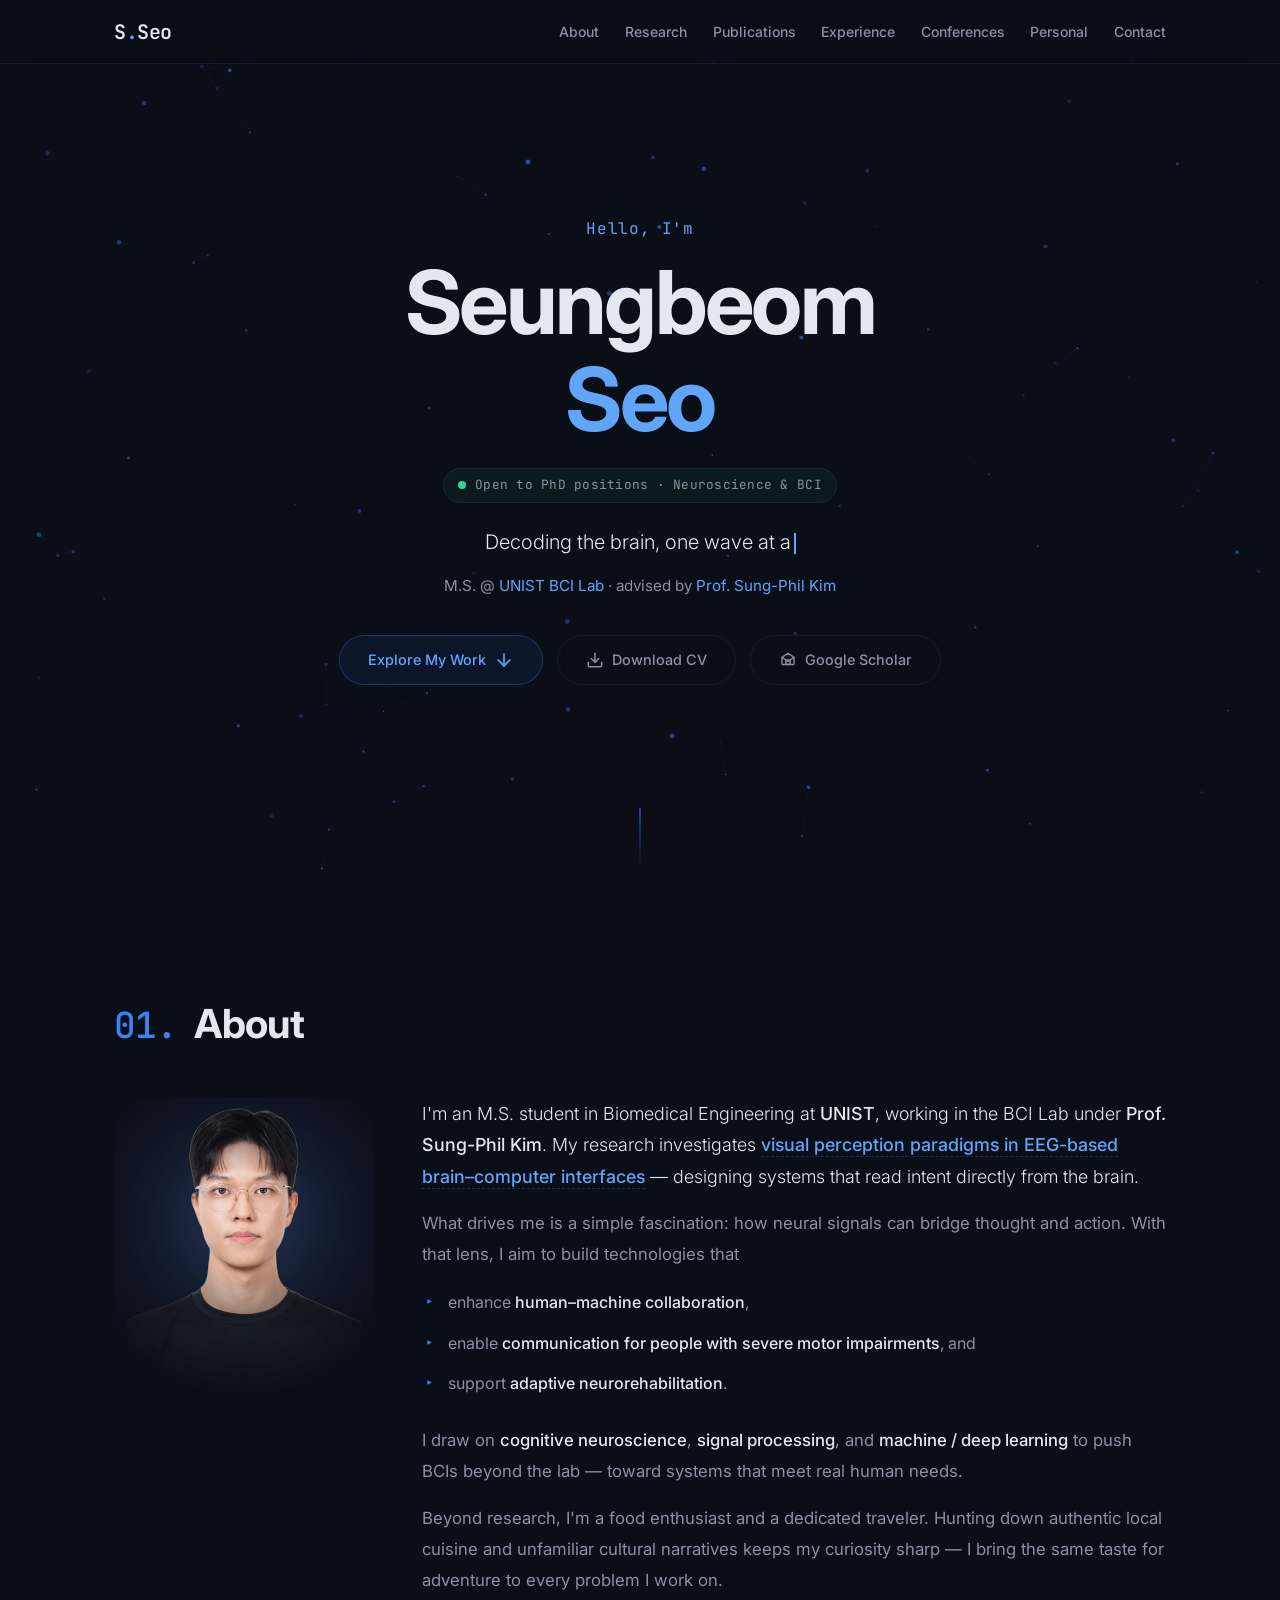
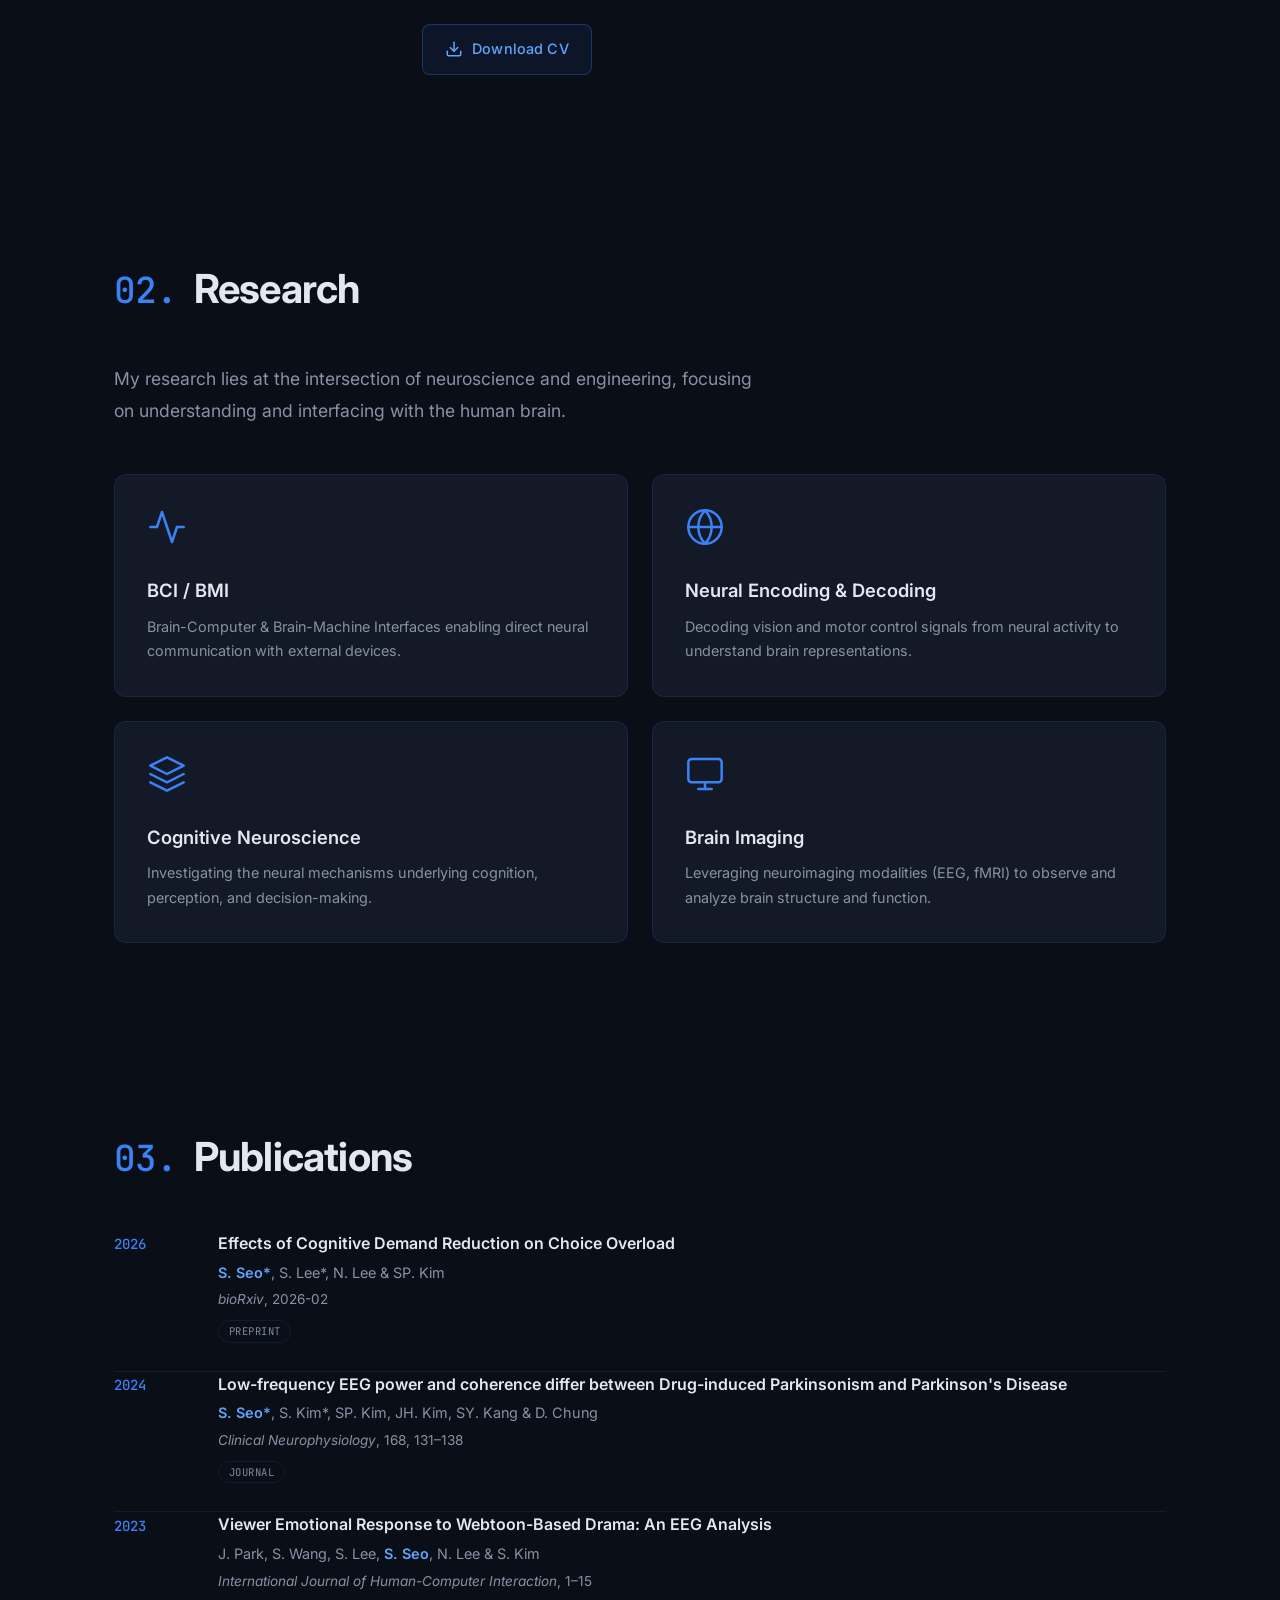
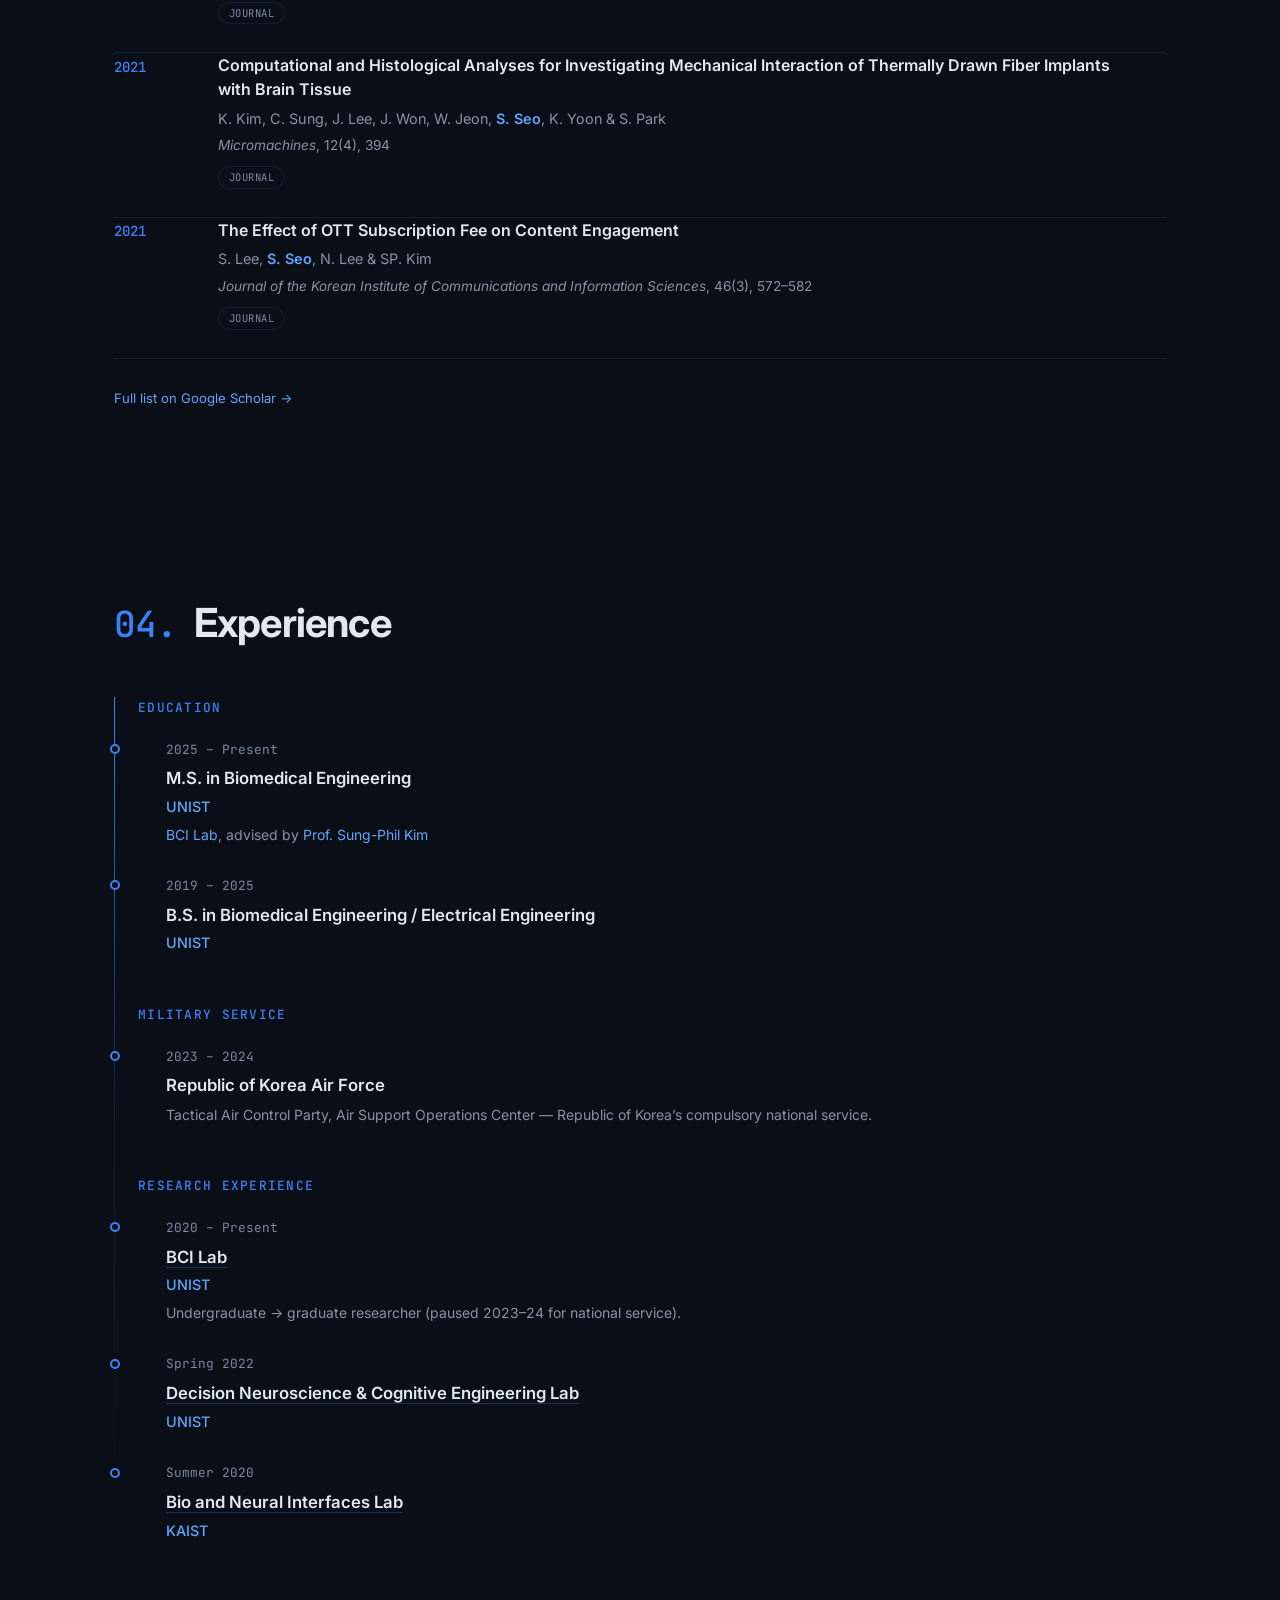
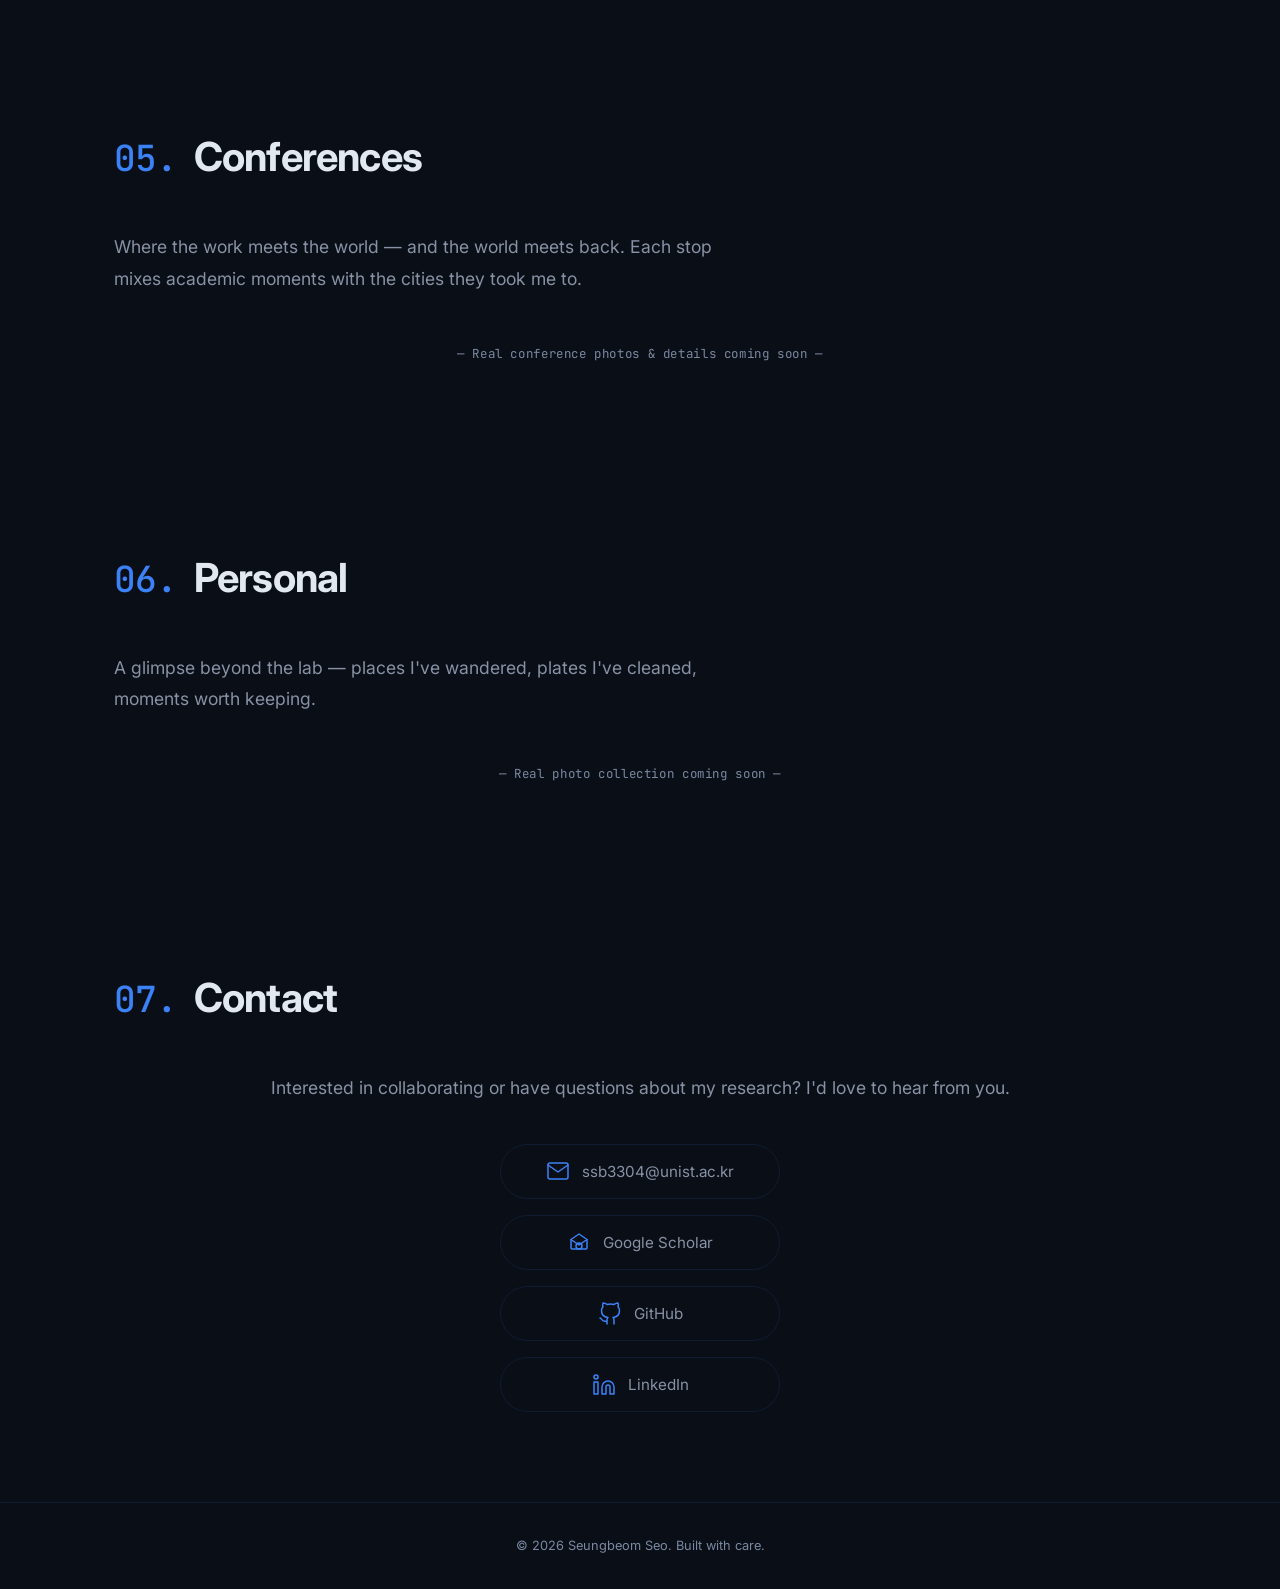
==== commit 0734337c: "Serve CV under its display filename 'Seungbeom Seo — Curriculum Vitae.pdf' Owner's request: the down" ====
--- a/docs/index.html
+++ b/docs/index.html
@@ -124,7 +124,7 @@
           <span>Explore My Work</span>
           <svg width="20" height="20" viewBox="0 0 24 24" fill="none" stroke="currentColor" stroke-width="2" stroke-linecap="round" stroke-linejoin="round" aria-hidden="true"><line x1="12" y1="5" x2="12" y2="19"/><polyline points="19 12 12 19 5 12"/></svg>
         </a>
-        <a href="documents/cv-seungbeom-seo.pdf" class="hero__cta hero__cta--ghost" target="_blank" rel="noopener">
+        <a href="documents/Seungbeom%20Seo%20%E2%80%94%20Curriculum%20Vitae.pdf" class="hero__cta hero__cta--ghost" target="_blank" rel="noopener">
           <svg width="18" height="18" viewBox="0 0 24 24" fill="none" stroke="currentColor" stroke-width="2" stroke-linecap="round" stroke-linejoin="round" aria-hidden="true"><path d="M21 15v4a2 2 0 0 1-2 2H5a2 2 0 0 1-2-2v-4"/><polyline points="7 10 12 15 17 10"/><line x1="12" y1="15" x2="12" y2="3"/></svg>
           <span>Download CV</span>
         </a>
@@ -167,7 +167,7 @@
           <p>
             Beyond research, I'm a food enthusiast and a dedicated traveler. Hunting down authentic local cuisine and unfamiliar cultural narratives keeps my curiosity sharp &mdash; I bring the same taste for adventure to every problem I work on.
           </p>
-          <a href="documents/cv-seungbeom-seo.pdf" class="about__cv-btn" target="_blank" rel="noopener">
+          <a href="documents/Seungbeom%20Seo%20%E2%80%94%20Curriculum%20Vitae.pdf" class="about__cv-btn" target="_blank" rel="noopener">
             <svg width="18" height="18" viewBox="0 0 24 24" fill="none" stroke="currentColor" stroke-width="2" stroke-linecap="round" stroke-linejoin="round" aria-hidden="true">
               <path d="M21 15v4a2 2 0 0 1-2 2H5a2 2 0 0 1-2-2v-4"/>
               <polyline points="7 10 12 15 17 10"/>
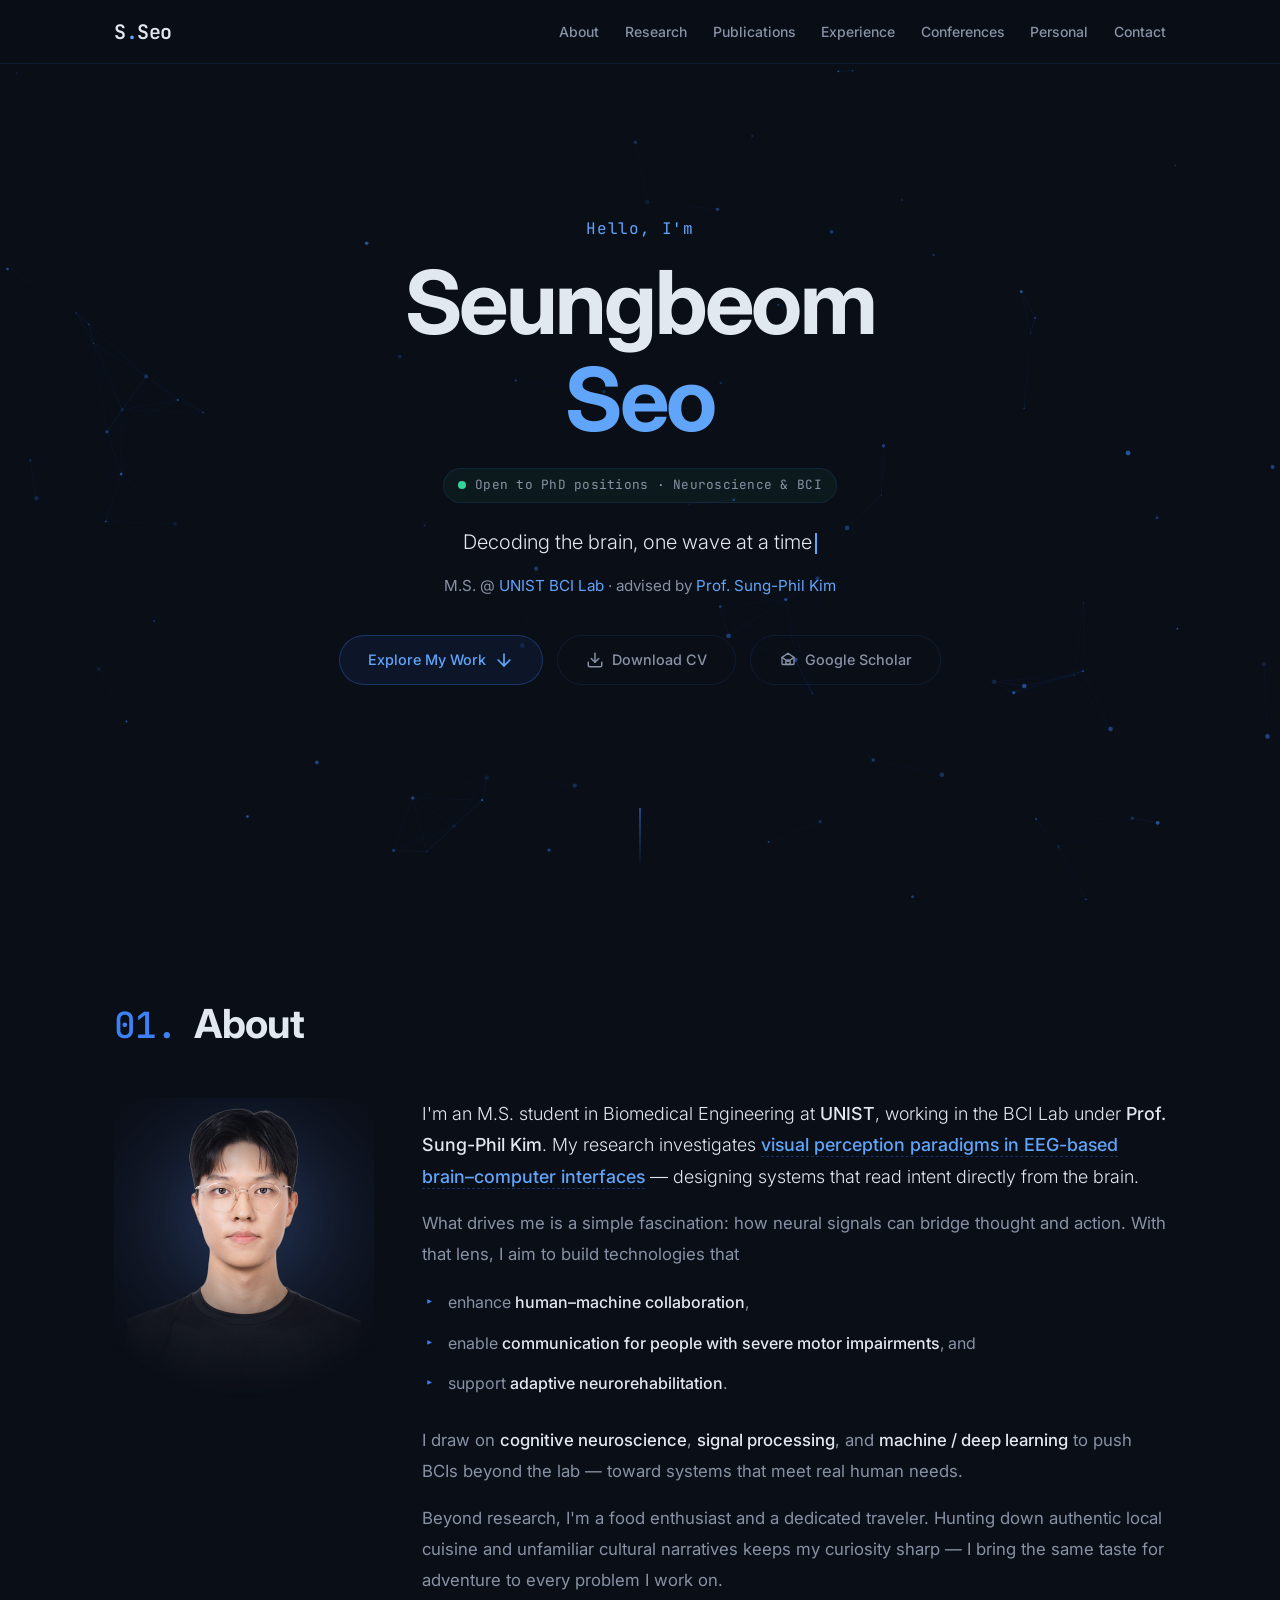
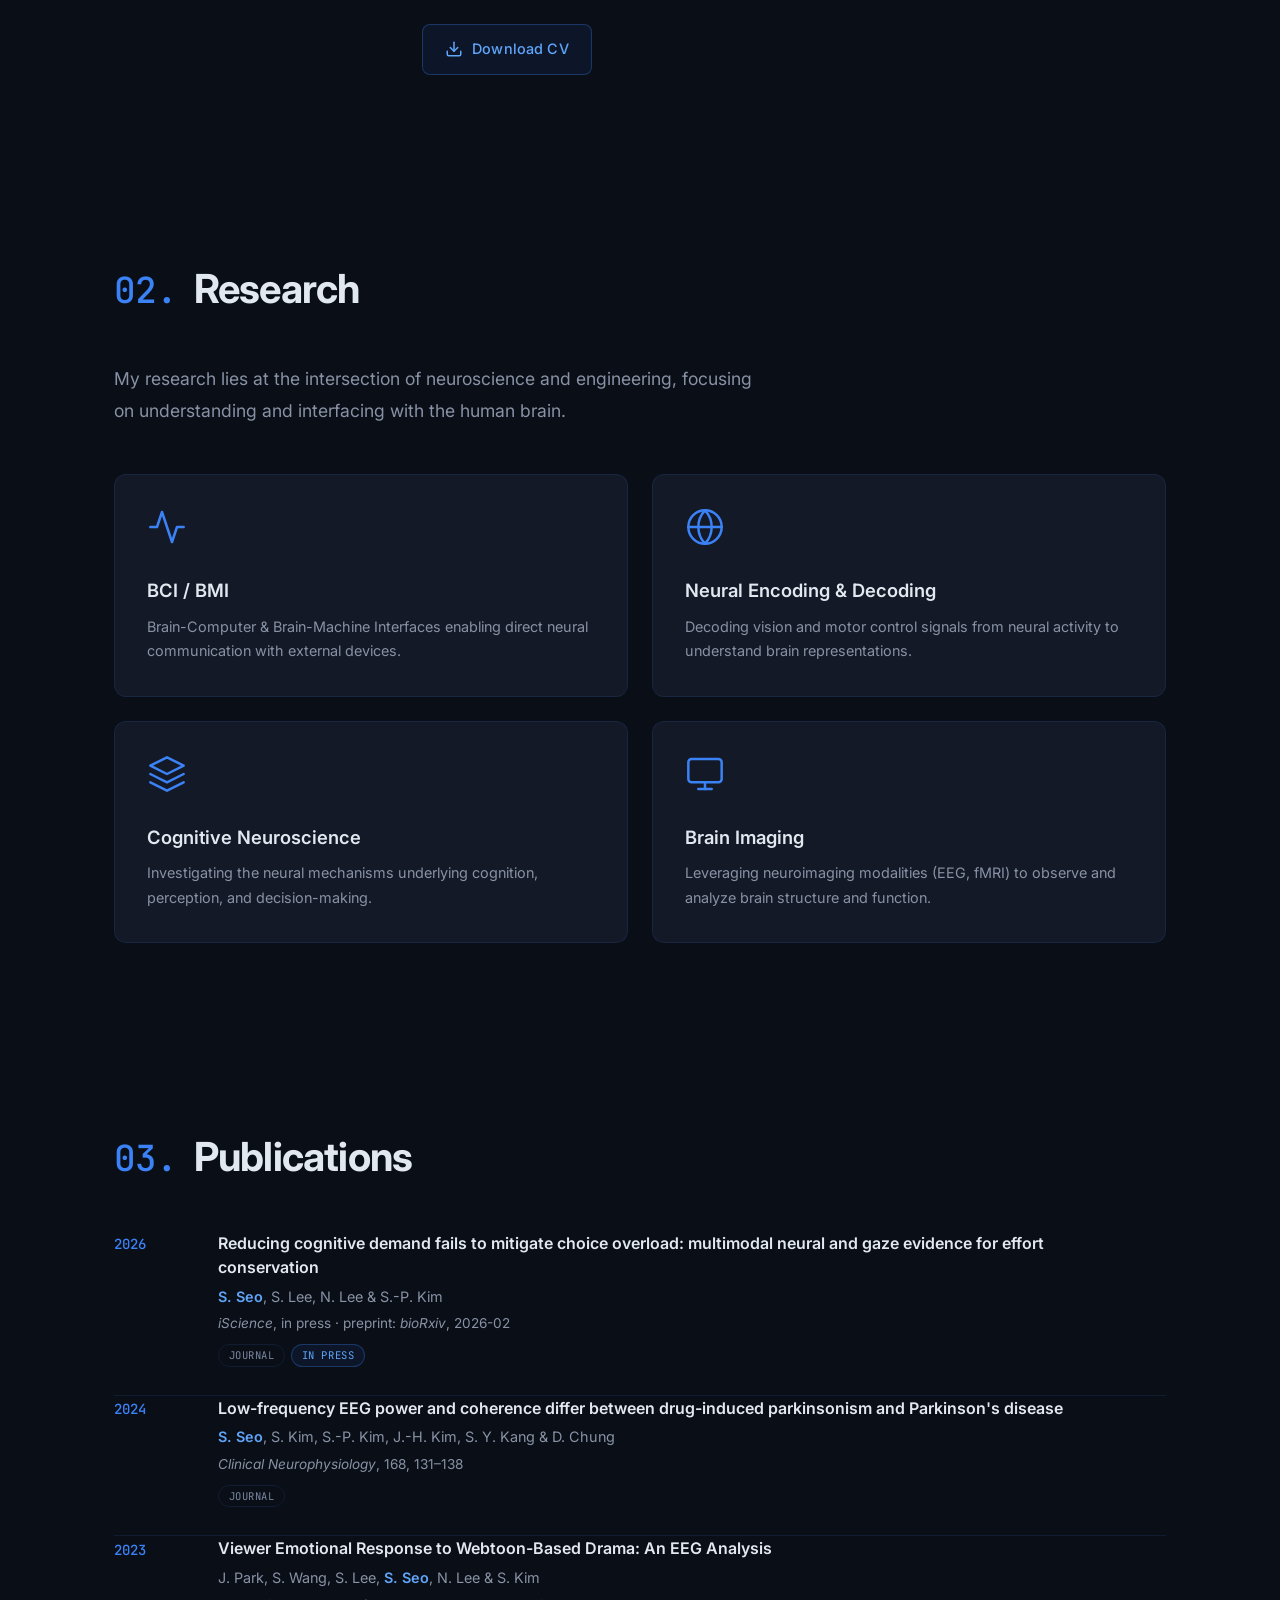
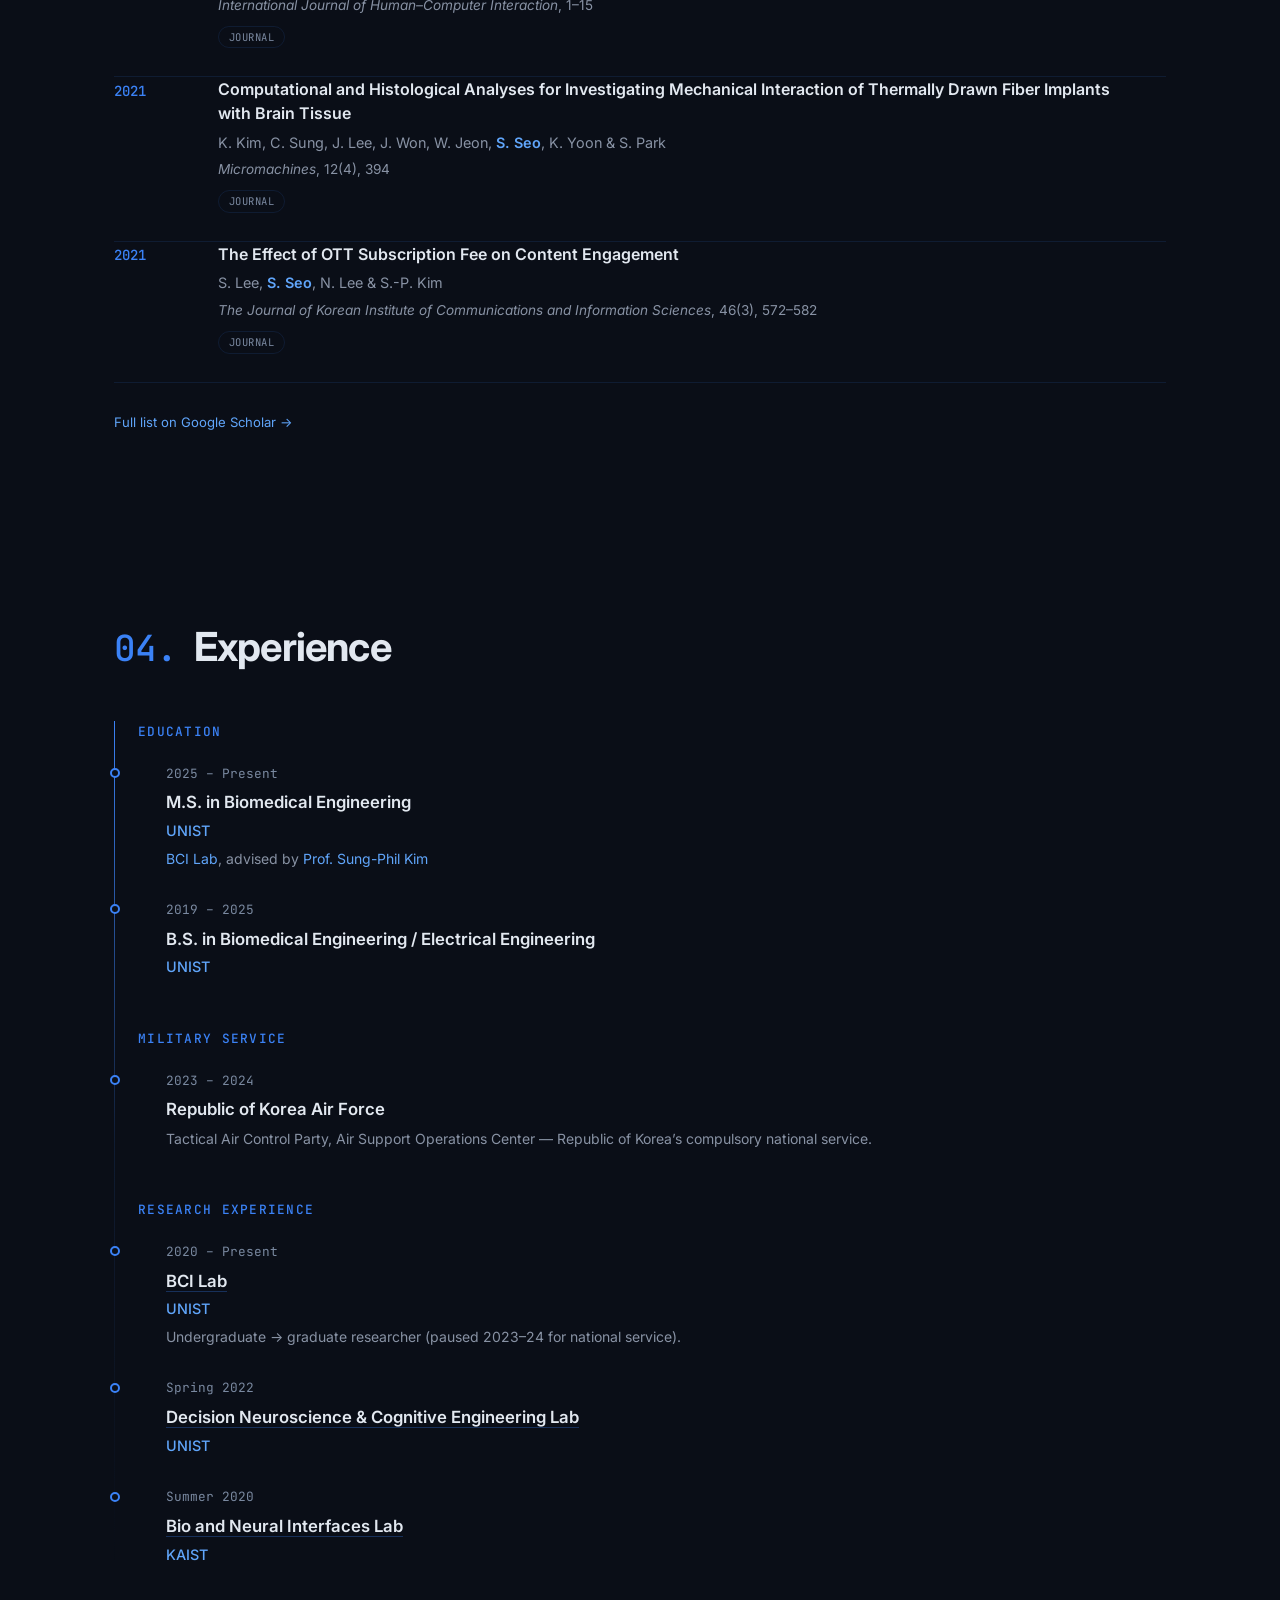
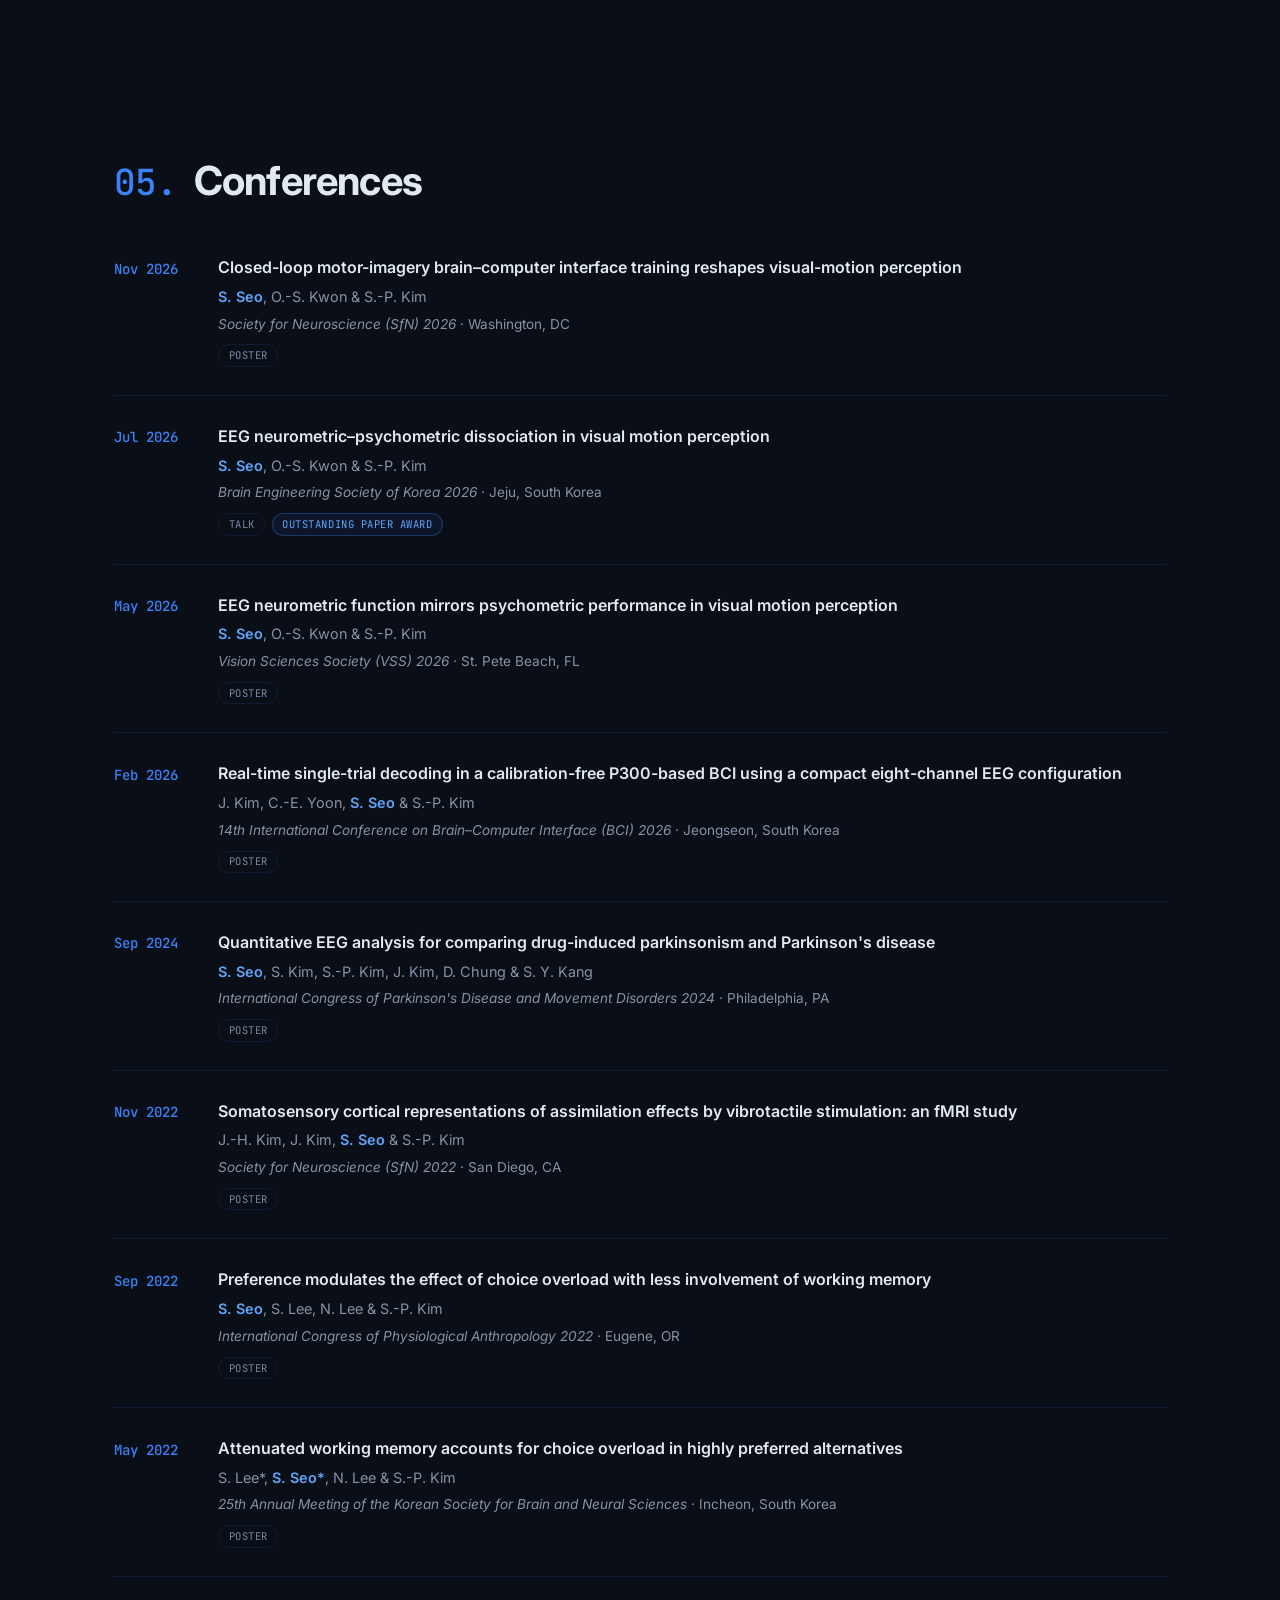
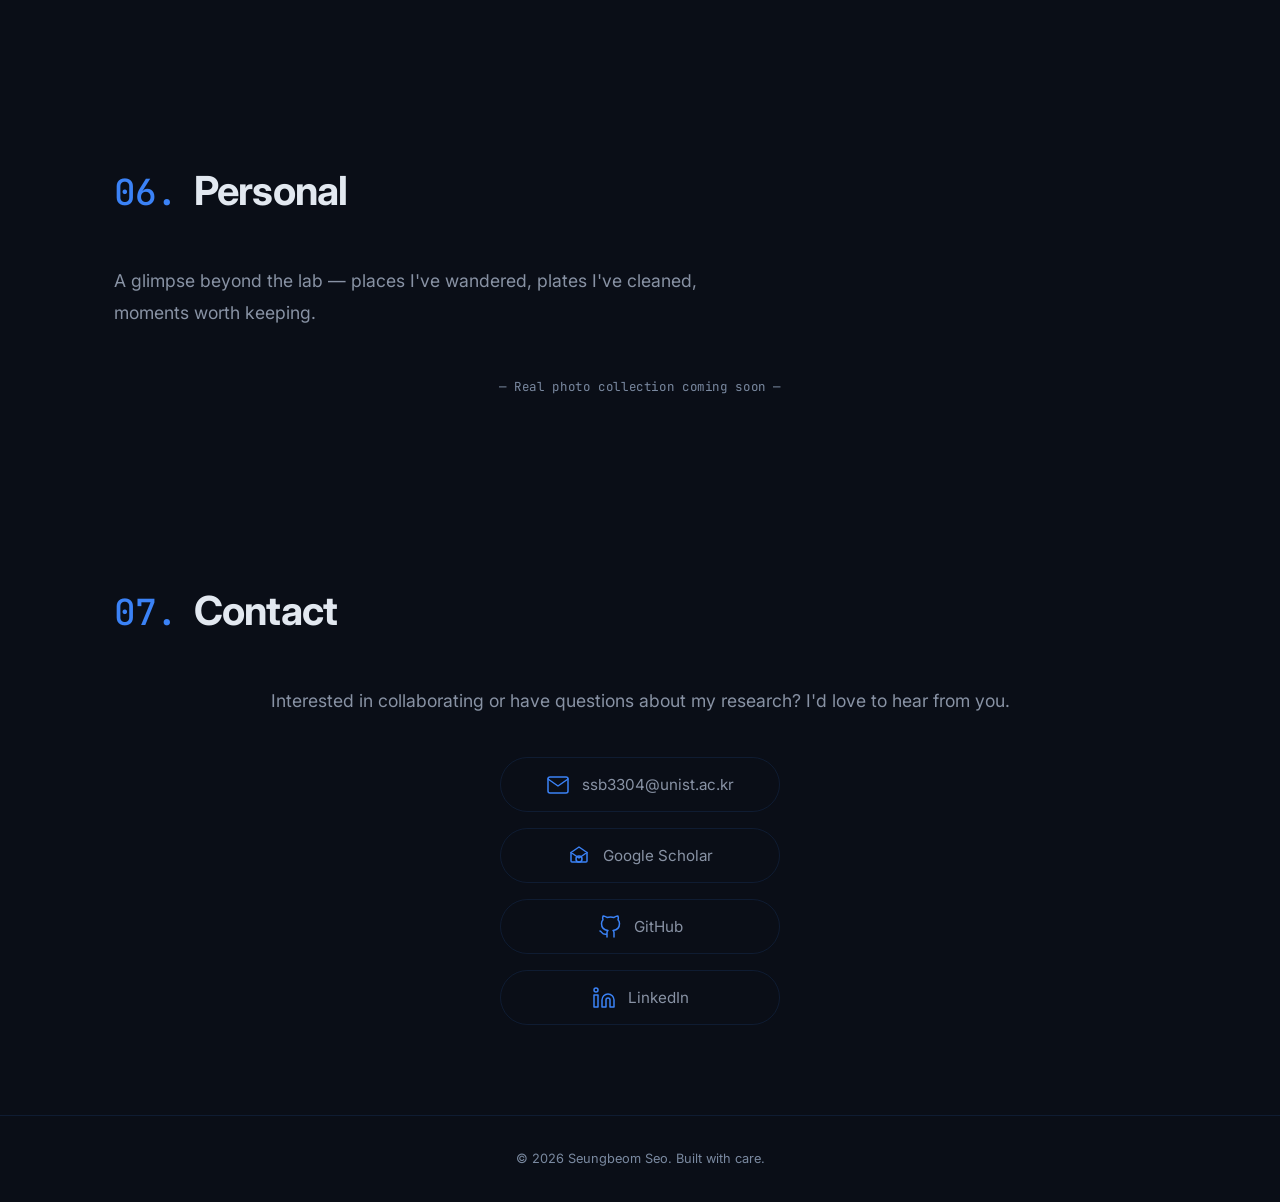
==== commit 1d211548: "Sync Publications with the August 2026 CV; list Conferences like Publications Publications (per the " ====
--- a/docs/index.html
+++ b/docs/index.html
@@ -41,7 +41,7 @@
   <link rel="preconnect" href="https://fonts.googleapis.com">
   <link rel="preconnect" href="https://fonts.gstatic.com" crossorigin>
   <link href="https://fonts.googleapis.com/css2?family=Inter:wght@300;400;500;600;700&family=JetBrains+Mono:wght@400;500&display=swap" rel="stylesheet">
-  <link rel="stylesheet" href="css/style.css?v=5">
+  <link rel="stylesheet" href="css/style.css?v=6">
 
   <script type="application/ld+json">
   {
@@ -231,11 +231,12 @@
           <a href="https://www.biorxiv.org/content/10.64898/2026.02.19.706731v1" target="_blank" rel="noopener" class="pub__item">
             <div class="pub__year">2026</div>
             <div class="pub__details">
-              <h3 class="pub__title">Effects of Cognitive Demand Reduction on Choice Overload</h3>
-              <p class="pub__authors"><strong>S. Seo*</strong>, S. Lee*, N. Lee &amp; SP. Kim</p>
-              <p class="pub__venue"><em>bioRxiv</em>, 2026-02</p>
-              <div class="pub__badges">
-                <span class="pub__type">Preprint</span>
+              <h3 class="pub__title">Reducing cognitive demand fails to mitigate choice overload: multimodal neural and gaze evidence for effort conservation</h3>
+              <p class="pub__authors"><strong>S. Seo</strong>, S. Lee, N. Lee &amp; S.-P. Kim</p>
+              <p class="pub__venue"><em>iScience</em>, in press &middot; preprint: <em>bioRxiv</em>, 2026-02</p>
+              <div class="pub__badges">
+                <span class="pub__type">Journal</span>
+                <span class="pub__status">In press</span>
               </div>
             </div>
             <span class="pub__arrow" aria-hidden="true">
@@ -247,8 +248,8 @@
           <a href="https://www.sciencedirect.com/science/article/pii/S1388245724003183" target="_blank" rel="noopener" class="pub__item">
             <div class="pub__year">2024</div>
             <div class="pub__details">
-              <h3 class="pub__title">Low-frequency EEG power and coherence differ between Drug-induced Parkinsonism and Parkinson's Disease</h3>
-              <p class="pub__authors"><strong>S. Seo*</strong>, S. Kim*, SP. Kim, JH. Kim, SY. Kang &amp; D. Chung</p>
+              <h3 class="pub__title">Low-frequency EEG power and coherence differ between drug-induced parkinsonism and Parkinson's disease</h3>
+              <p class="pub__authors"><strong>S. Seo</strong>, S. Kim, S.-P. Kim, J.-H. Kim, S. Y. Kang &amp; D. Chung</p>
               <p class="pub__venue"><em>Clinical Neurophysiology</em>, 168, 131&ndash;138</p>
               <div class="pub__badges">
                 <span class="pub__type">Journal</span>
@@ -265,7 +266,7 @@
             <div class="pub__details">
               <h3 class="pub__title">Viewer Emotional Response to Webtoon-Based Drama: An EEG Analysis</h3>
               <p class="pub__authors">J. Park, S. Wang, S. Lee, <strong>S. Seo</strong>, N. Lee &amp; S. Kim</p>
-              <p class="pub__venue"><em>International Journal of Human-Computer Interaction</em>, 1&ndash;15</p>
+              <p class="pub__venue"><em>International Journal of Human&ndash;Computer Interaction</em>, 1&ndash;15</p>
               <div class="pub__badges">
                 <span class="pub__type">Journal</span>
               </div>
@@ -296,8 +297,8 @@
             <div class="pub__year">2021</div>
             <div class="pub__details">
               <h3 class="pub__title">The Effect of OTT Subscription Fee on Content Engagement</h3>
-              <p class="pub__authors">S. Lee, <strong>S. Seo</strong>, N. Lee &amp; SP. Kim</p>
-              <p class="pub__venue"><em>Journal of the Korean Institute of Communications and Information Sciences</em>, 46(3), 572&ndash;582</p>
+              <p class="pub__authors">S. Lee, <strong>S. Seo</strong>, N. Lee &amp; S.-P. Kim</p>
+              <p class="pub__venue"><em>The Journal of Korean Institute of Communications and Information Sciences</em>, 46(3), 572&ndash;582</p>
               <div class="pub__badges">
                 <span class="pub__type">Journal</span>
               </div>
@@ -393,11 +394,118 @@
       <h2 class="section__title reveal">
         <span class="section__number" aria-hidden="true">05.</span> Conferences
       </h2>
-      <p class="section__intro reveal">Where the work meets the world &mdash; and the world meets back. Each stop mixes academic moments with the cities they took me to.</p>
-      <!-- TODO(content): dummy card templates, hidden until real data lands.
-           Restore by removing this comment wrapper and filling each card from
-           the CV (6 real entries: VSS 2026, BCI Conference 2026, MDS Congress
-           2024, SfN 2022, ICPA 2022, KSBNS 2022 — details in content/CONTENT-TODO.md).
+      <ol class="conf-list">
+        <li class="reveal">
+          <div class="conf-item">
+            <div class="conf-item__date">Nov 2026</div>
+            <div class="conf-item__details">
+              <h3 class="conf-item__title">Closed-loop motor-imagery brain&ndash;computer interface training reshapes visual-motion perception</h3>
+              <p class="conf-item__authors"><strong>S. Seo</strong>, O.-S. Kwon &amp; S.-P. Kim</p>
+              <p class="conf-item__venue"><em>Society for Neuroscience (SfN) 2026</em> &middot; Washington, DC</p>
+              <div class="pub__badges">
+                <span class="pub__type">Poster</span>
+              </div>
+            </div>
+          </div>
+        </li>
+        <li class="reveal">
+          <div class="conf-item">
+            <div class="conf-item__date">Jul 2026</div>
+            <div class="conf-item__details">
+              <h3 class="conf-item__title">EEG neurometric&ndash;psychometric dissociation in visual motion perception</h3>
+              <p class="conf-item__authors"><strong>S. Seo</strong>, O.-S. Kwon &amp; S.-P. Kim</p>
+              <p class="conf-item__venue"><em>Brain Engineering Society of Korea 2026</em> &middot; Jeju, South Korea</p>
+              <div class="pub__badges">
+                <span class="pub__type">Talk</span>
+                <span class="pub__status">Outstanding Paper Award</span>
+              </div>
+            </div>
+          </div>
+        </li>
+        <li class="reveal">
+          <div class="conf-item">
+            <div class="conf-item__date">May 2026</div>
+            <div class="conf-item__details">
+              <h3 class="conf-item__title">EEG neurometric function mirrors psychometric performance in visual motion perception</h3>
+              <p class="conf-item__authors"><strong>S. Seo</strong>, O.-S. Kwon &amp; S.-P. Kim</p>
+              <p class="conf-item__venue"><em>Vision Sciences Society (VSS) 2026</em> &middot; St. Pete Beach, FL</p>
+              <div class="pub__badges">
+                <span class="pub__type">Poster</span>
+              </div>
+            </div>
+          </div>
+        </li>
+        <li class="reveal">
+          <div class="conf-item">
+            <div class="conf-item__date">Feb 2026</div>
+            <div class="conf-item__details">
+              <h3 class="conf-item__title">Real-time single-trial decoding in a calibration-free P300-based BCI using a compact eight-channel EEG configuration</h3>
+              <p class="conf-item__authors">J. Kim, C.-E. Yoon, <strong>S. Seo</strong> &amp; S.-P. Kim</p>
+              <p class="conf-item__venue"><em>14th International Conference on Brain&ndash;Computer Interface (BCI) 2026</em> &middot; Jeongseon, South Korea</p>
+              <div class="pub__badges">
+                <span class="pub__type">Poster</span>
+              </div>
+            </div>
+          </div>
+        </li>
+        <li class="reveal">
+          <div class="conf-item">
+            <div class="conf-item__date">Sep 2024</div>
+            <div class="conf-item__details">
+              <h3 class="conf-item__title">Quantitative EEG analysis for comparing drug-induced parkinsonism and Parkinson's disease</h3>
+              <p class="conf-item__authors"><strong>S. Seo</strong>, S. Kim, S.-P. Kim, J. Kim, D. Chung &amp; S. Y. Kang</p>
+              <p class="conf-item__venue"><em>International Congress of Parkinson's Disease and Movement Disorders 2024</em> &middot; Philadelphia, PA</p>
+              <div class="pub__badges">
+                <span class="pub__type">Poster</span>
+              </div>
+            </div>
+          </div>
+        </li>
+        <li class="reveal">
+          <div class="conf-item">
+            <div class="conf-item__date">Nov 2022</div>
+            <div class="conf-item__details">
+              <h3 class="conf-item__title">Somatosensory cortical representations of assimilation effects by vibrotactile stimulation: an fMRI study</h3>
+              <p class="conf-item__authors">J.-H. Kim, J. Kim, <strong>S. Seo</strong> &amp; S.-P. Kim</p>
+              <p class="conf-item__venue"><em>Society for Neuroscience (SfN) 2022</em> &middot; San Diego, CA</p>
+              <div class="pub__badges">
+                <span class="pub__type">Poster</span>
+              </div>
+            </div>
+          </div>
+        </li>
+        <li class="reveal">
+          <div class="conf-item">
+            <div class="conf-item__date">Sep 2022</div>
+            <div class="conf-item__details">
+              <h3 class="conf-item__title">Preference modulates the effect of choice overload with less involvement of working memory</h3>
+              <p class="conf-item__authors"><strong>S. Seo</strong>, S. Lee, N. Lee &amp; S.-P. Kim</p>
+              <p class="conf-item__venue"><em>International Congress of Physiological Anthropology 2022</em> &middot; Eugene, OR</p>
+              <div class="pub__badges">
+                <span class="pub__type">Poster</span>
+              </div>
+            </div>
+          </div>
+        </li>
+        <li class="reveal">
+          <div class="conf-item">
+            <div class="conf-item__date">May 2022</div>
+            <div class="conf-item__details">
+              <h3 class="conf-item__title">Attenuated working memory accounts for choice overload in highly preferred alternatives</h3>
+              <p class="conf-item__authors">S. Lee*, <strong>S. Seo*</strong>, N. Lee &amp; S.-P. Kim</p>
+              <p class="conf-item__venue"><em>25th Annual Meeting of the Korean Society for Brain and Neural Sciences</em> &middot; Incheon, South Korea</p>
+              <div class="pub__badges">
+                <span class="pub__type">Poster</span>
+              </div>
+            </div>
+          </div>
+        </li>
+      </ol>
+      <!-- TODO(content): photo-card design, parked while the section runs as a
+           publications-style list (data source: the CV). To bring the photo dump
+           back later, restore this wrapper, fill the cards from the list above,
+           and add photos under docs/images/conferences/ (pipeline notes in
+           content/CONTENT-TODO.md).
       <div class="conferences__grid">
         <article class="conf-card reveal" data-delay="0">
           <header class="conf-card__head">
@@ -465,7 +573,6 @@
         </article>
       </div>
       -->
-      <p class="conferences__note reveal">&mdash; Real conference photos &amp; details coming soon &mdash;</p>
     </div>
   </section>
 
--- a/docs/css/style.css
+++ b/docs/css/style.css
@@ -754,6 +754,68 @@
   white-space: nowrap;
 }
 
+/* Accent chip for statuses worth a second glance (in press, awards) —
+   shared by the publication and conference lists. */
+.pub__status {
+  font-family: var(--font-mono);
+  font-size: 0.66rem;
+  letter-spacing: 0.05em;
+  text-transform: uppercase;
+  padding: 0.18rem 0.6rem;
+  border-radius: 999px;
+  line-height: 1.4;
+  color: var(--accent-bright);
+  background: var(--accent-subtle);
+  border: 1px solid var(--border-hover);
+}
+
+/* --- Conference list ---
+   Publications-style rows (non-linked: posters/talks have no landing page).
+   The photo-card design is parked in an HTML comment for a later return. */
+.conf-item {
+  display: grid;
+  grid-template-columns: 80px 1fr;
+  gap: 1.5rem;
+  padding: 1.75rem 0;
+  border-bottom: 1px solid var(--border);
+}
+
+.conf-list li:first-child .conf-item {
+  padding-top: 0;
+}
+
+.conf-item__date {
+  font-family: var(--font-mono);
+  font-size: 0.875rem;
+  color: var(--accent);
+  font-weight: 500;
+  padding-top: 0.15rem;
+  white-space: nowrap;
+}
+
+.conf-item__title {
+  font-size: 1rem;
+  font-weight: 600;
+  margin-bottom: 0.35rem;
+  line-height: 1.5;
+}
+
+.conf-item__authors {
+  font-size: 0.9rem;
+  color: var(--text-secondary);
+  margin-bottom: 0.2rem;
+}
+
+.conf-item__authors strong {
+  color: var(--accent-bright);
+  font-weight: 600;
+}
+
+.conf-item__venue {
+  font-size: 0.85rem;
+  color: var(--text-secondary);
+}
+
 /* --- Timeline --- */
 .timeline {
   position: relative;
@@ -1000,6 +1062,15 @@
     padding-top: 0;
   }
 
+  .conf-item {
+    grid-template-columns: 1fr;
+    gap: 0.25rem;
+  }
+
+  .conf-item__date {
+    padding-top: 0;
+  }
+
   .hero__name {
     font-size: clamp(2.2rem, 10vw, 3.5rem);
   }
@@ -1428,15 +1499,6 @@
 
 .conf-card:hover .conf-thumb {
   transform: scale(1.025);
-}
-
-.conferences__note {
-  text-align: center;
-  font-family: var(--font-mono);
-  font-size: 0.78rem;
-  color: var(--text-muted);
-  margin-top: 2.5rem;
-  letter-spacing: 0.05em;
 }
 
 @media (max-width: 768px) {
@@ -1619,8 +1681,7 @@
   .research__card-icon,
   .conf-card__gallery,
   .personal__stack,
-  .personal__note,
-  .conferences__note {
+  .personal__note {
     display: none !important;
   }
 
@@ -1647,19 +1708,25 @@
   .section__title, .about__lead, .about__text,
   .hero__name, .hero__subtitle,
   .about__lead strong, .about__lead em, .about__text strong,
-  .timeline__org, .pub__authors strong {
+  .timeline__org, .pub__authors strong, .conf-item__authors strong {
     color: #111 !important;
   }
 
   .section__number,
   .pub__venue, .timeline__range, .pub__authors, .footer,
-  .pub__year, .pub__type, .conf-card__date, .hero__status {
+  .pub__year, .pub__type, .pub__status, .conf-card__date, .hero__status,
+  .conf-item__date, .conf-item__authors, .conf-item__venue {
     color: #555 !important;
   }
 
+  .pub__status {
+    background: none !important;
+    border-color: #bbb !important;
+  }
+
   a { color: #111 !important; text-decoration: underline; }
 
-  .research__card, .conf-card, .pub__item, .timeline__item {
+  .research__card, .conf-card, .pub__item, .timeline__item, .conf-item {
     break-inside: avoid;
     border-color: #ccc !important;
     box-shadow: none !important;
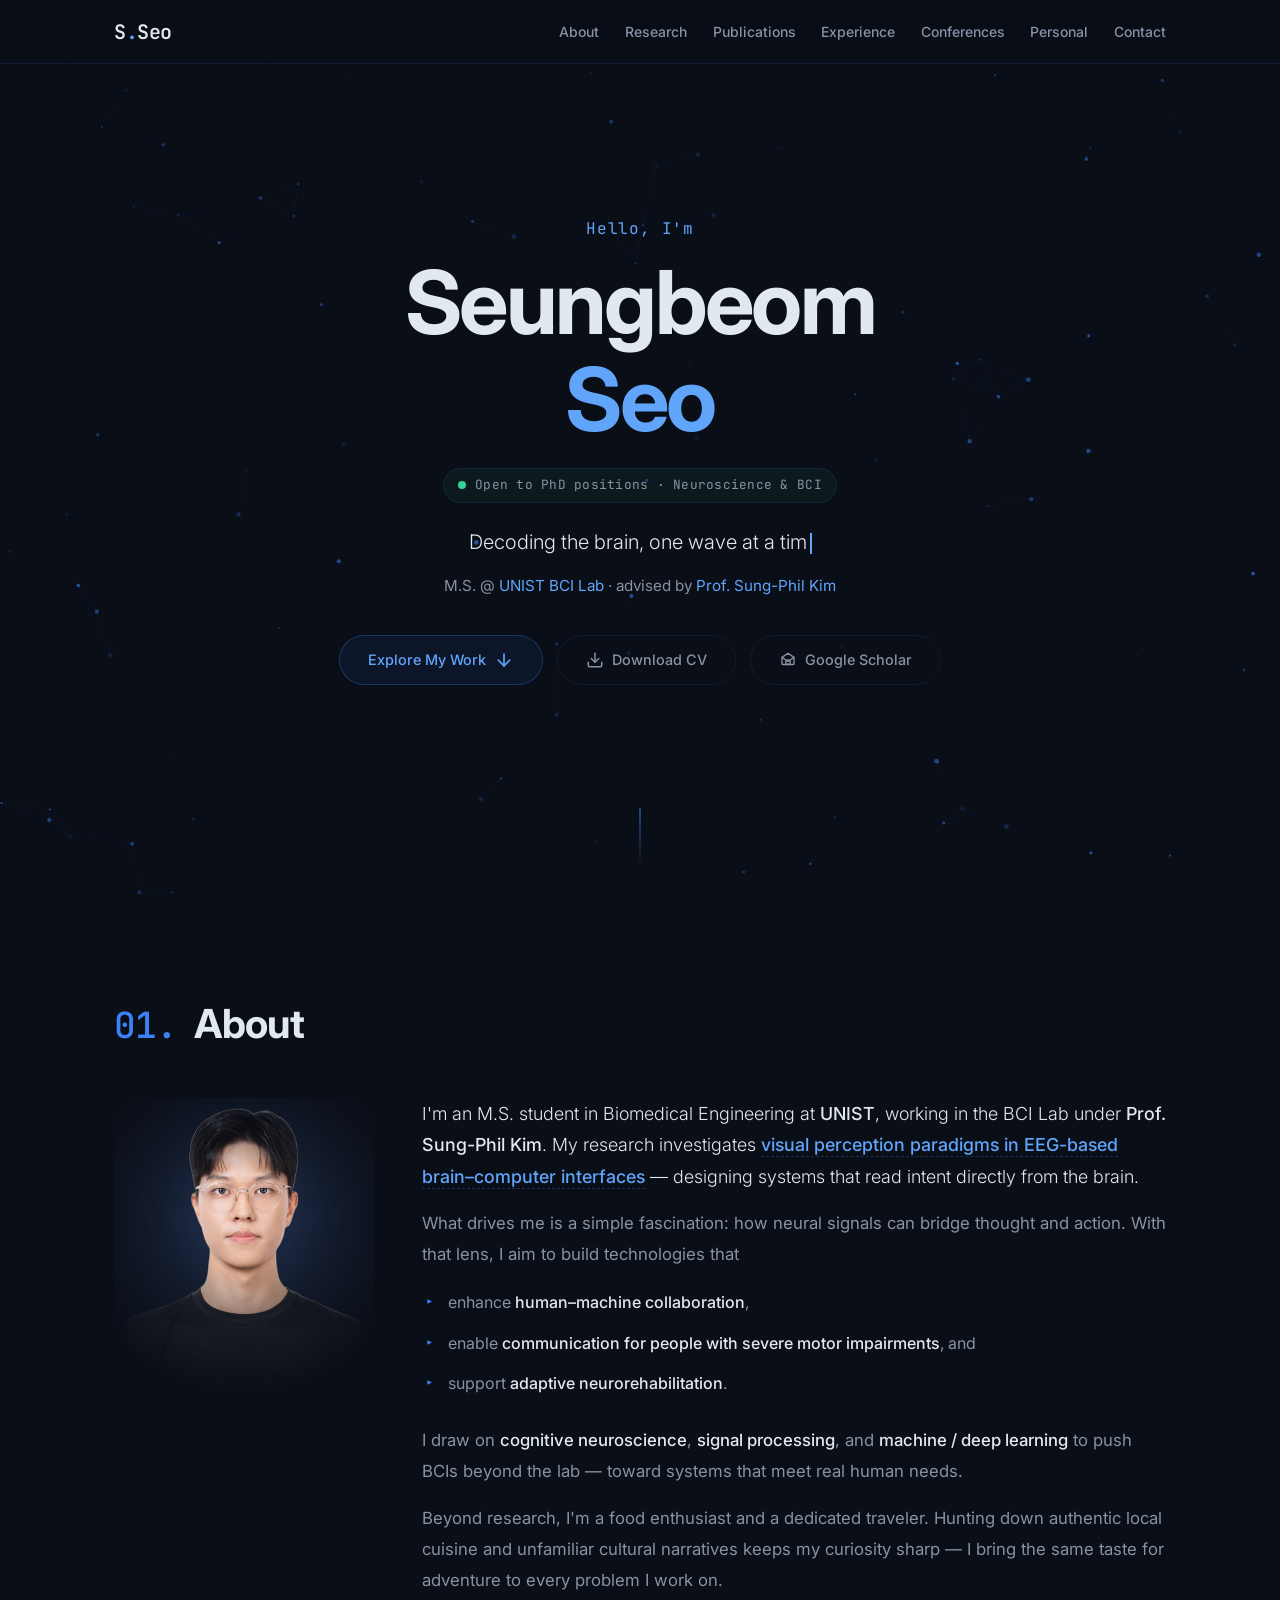
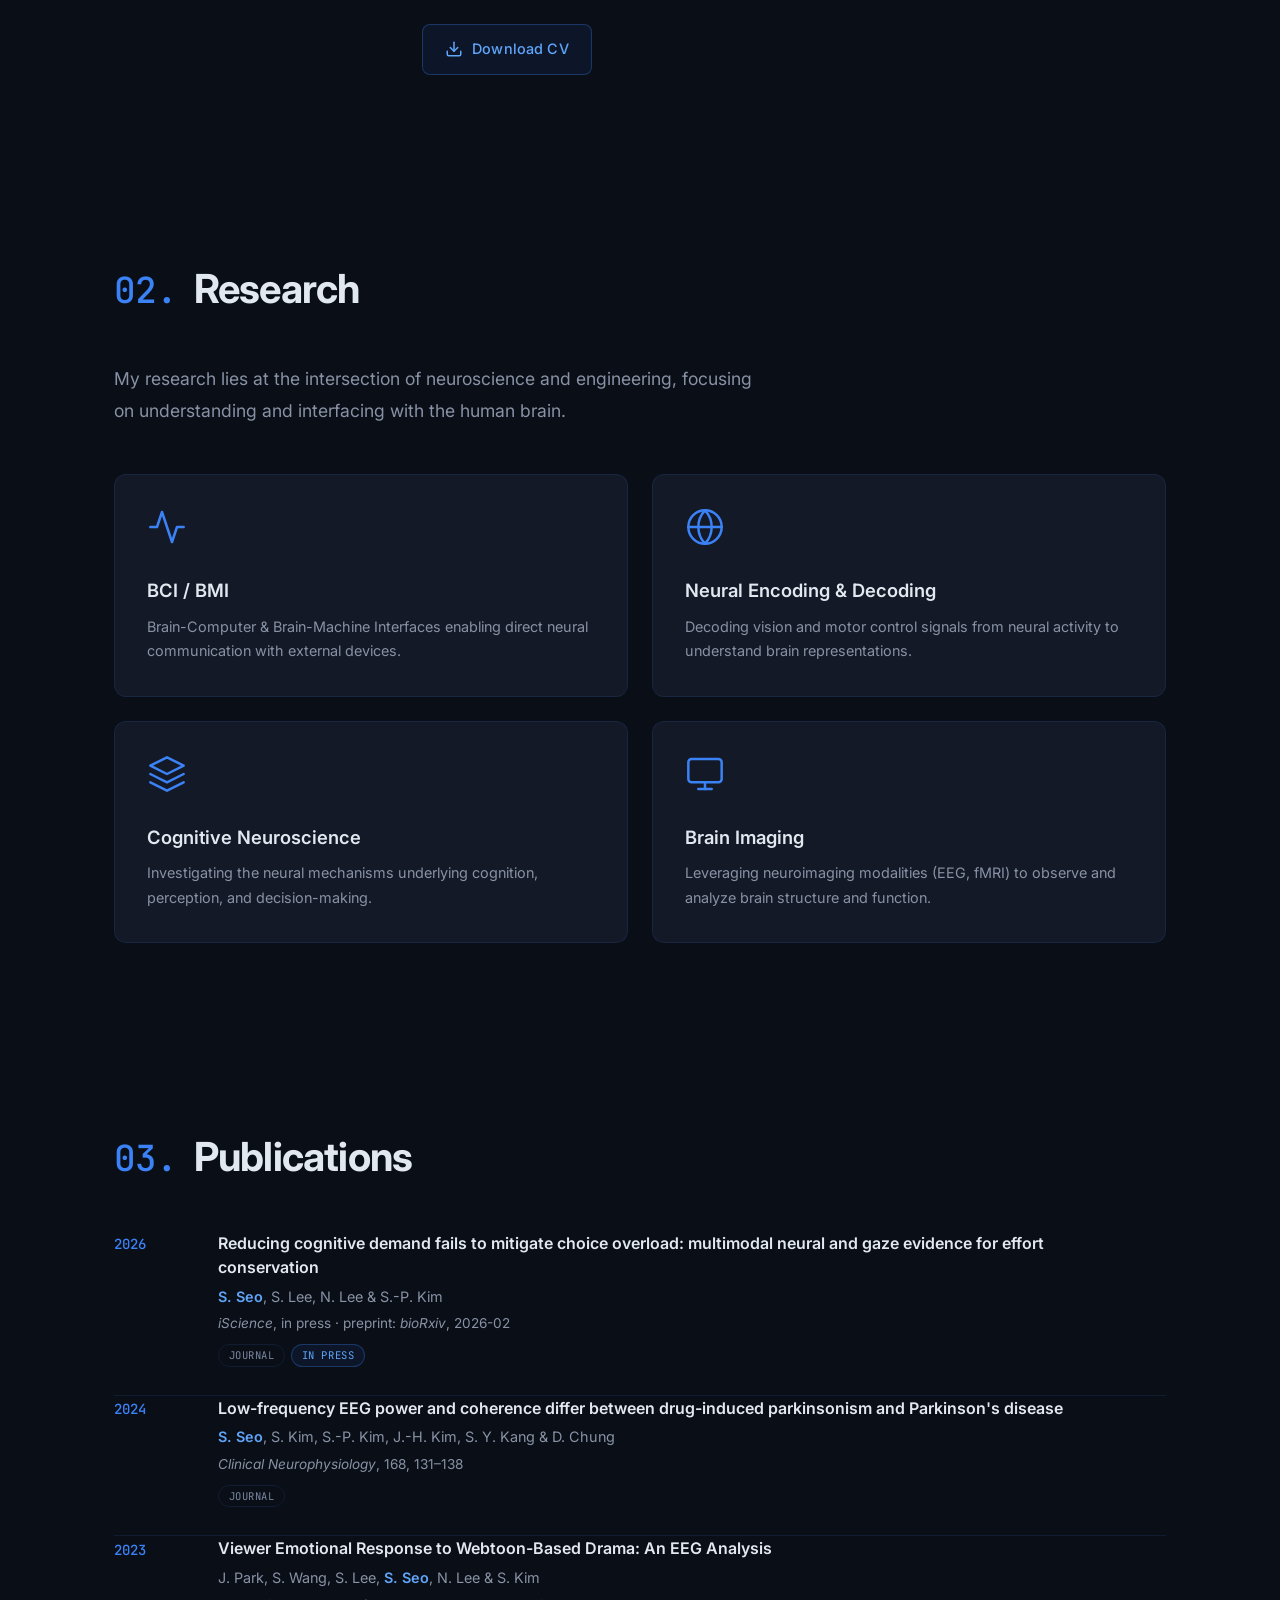
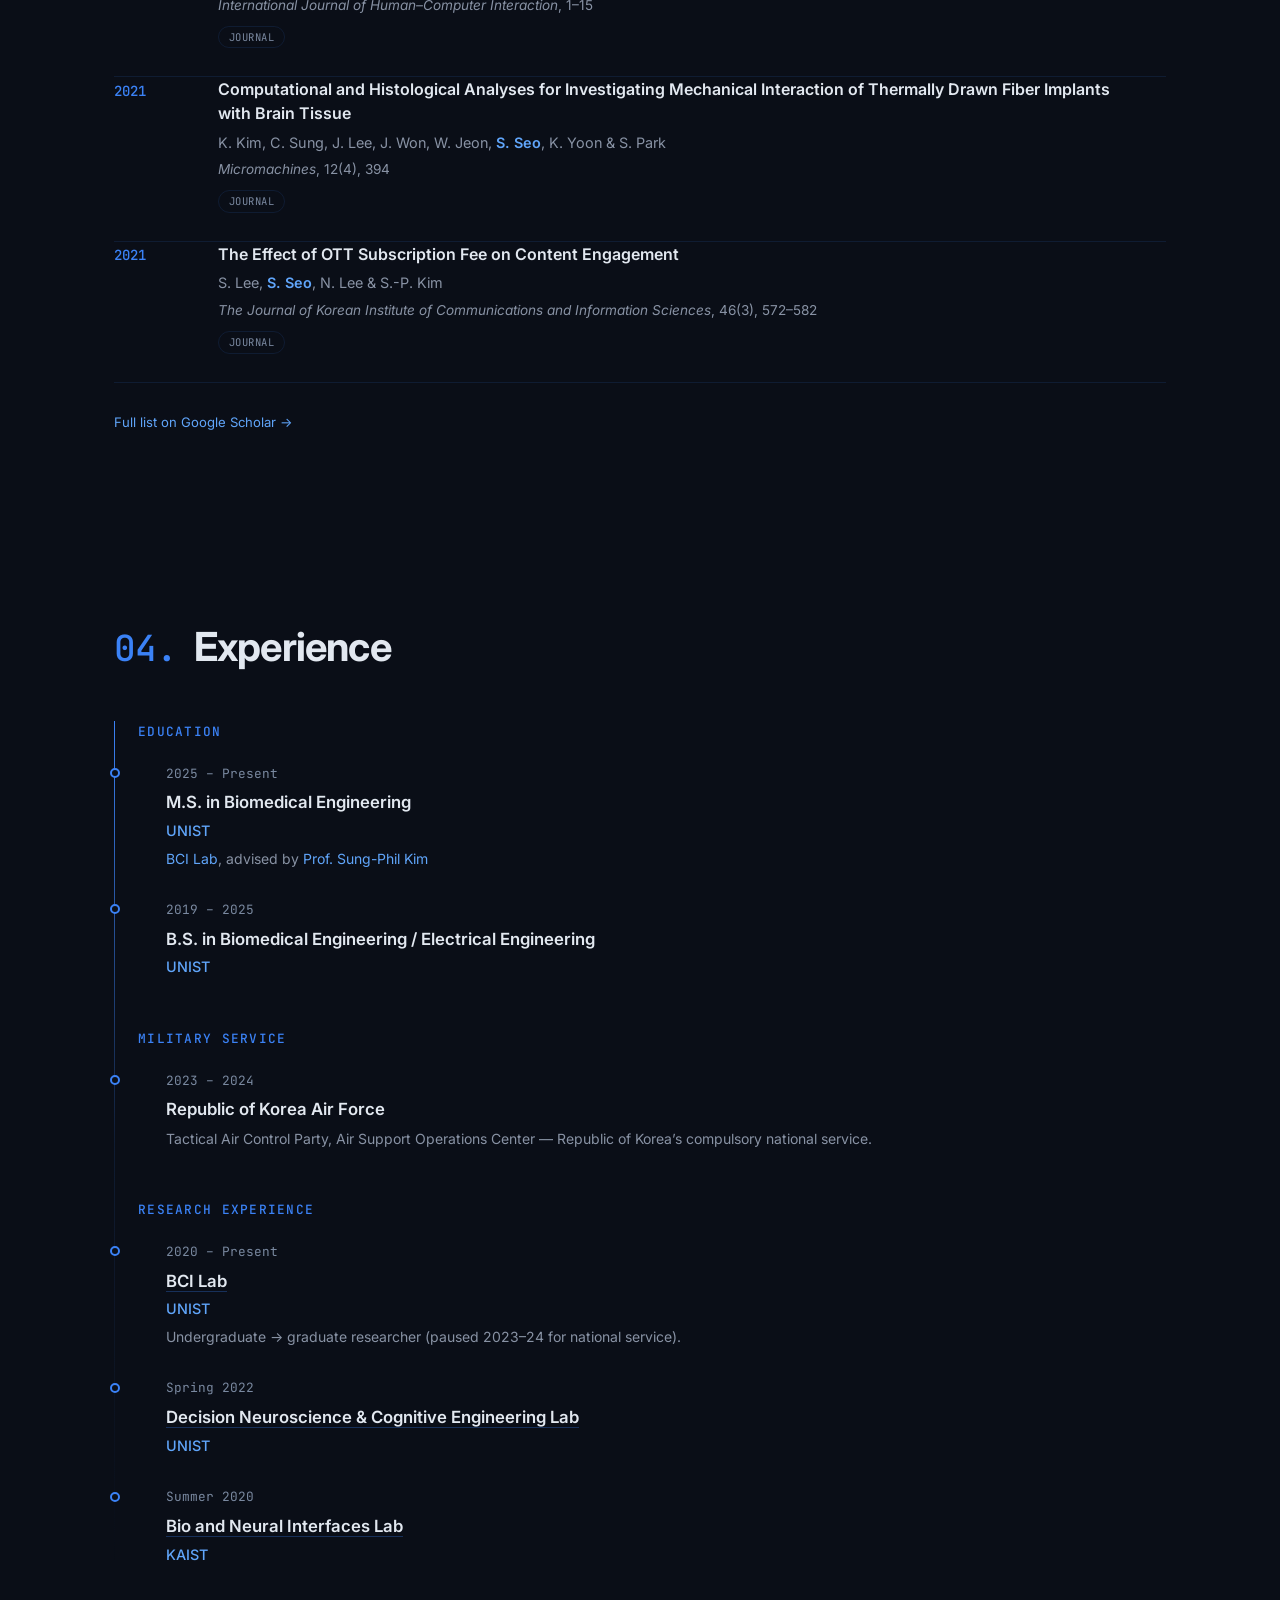
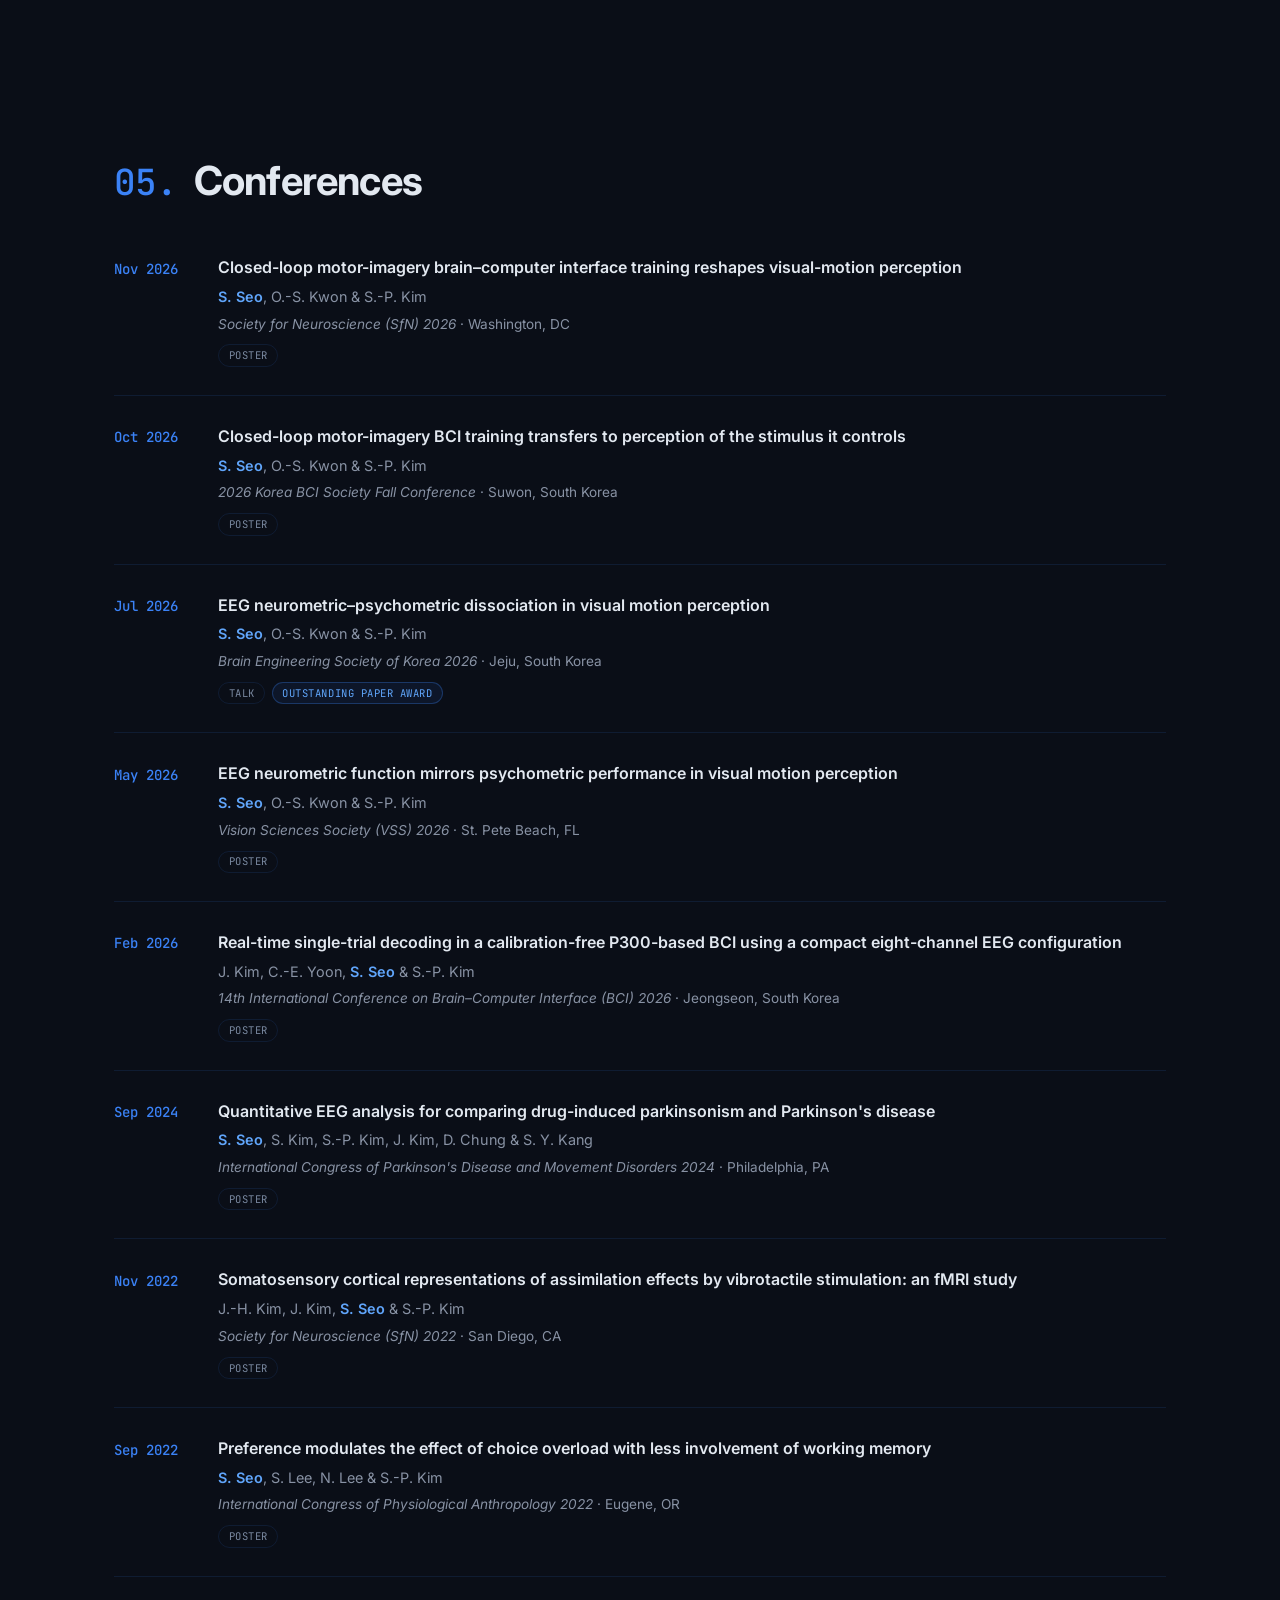
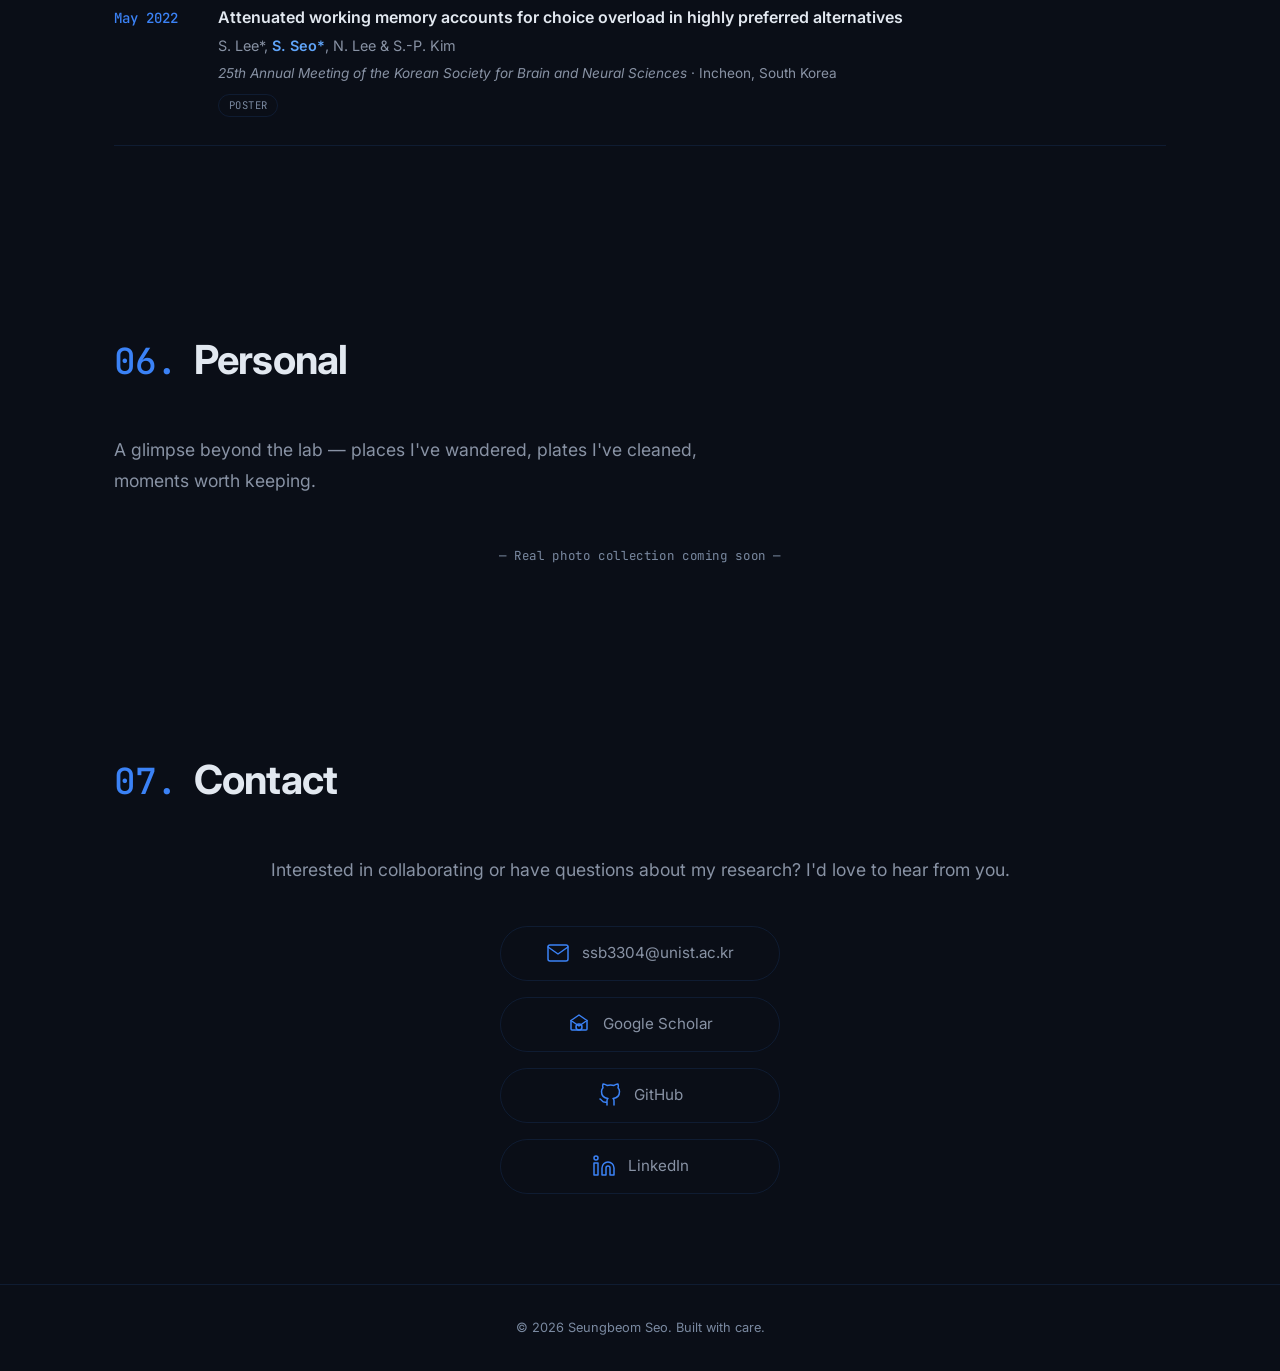
==== commit 5ff5273c: "Add Korea BCI Society Fall Conference 2026 poster to the Conferences list New CV entry (Oct 2026, Su" ====
--- a/docs/index.html
+++ b/docs/index.html
@@ -410,6 +410,19 @@
         </li>
         <li class="reveal">
           <div class="conf-item">
+            <div class="conf-item__date">Oct 2026</div>
+            <div class="conf-item__details">
+              <h3 class="conf-item__title">Closed-loop motor-imagery BCI training transfers to perception of the stimulus it controls</h3>
+              <p class="conf-item__authors"><strong>S. Seo</strong>, O.-S. Kwon &amp; S.-P. Kim</p>
+              <p class="conf-item__venue"><em>2026 Korea BCI Society Fall Conference</em> &middot; Suwon, South Korea</p>
+              <div class="pub__badges">
+                <span class="pub__type">Poster</span>
+              </div>
+            </div>
+          </div>
+        </li>
+        <li class="reveal">
+          <div class="conf-item">
             <div class="conf-item__date">Jul 2026</div>
             <div class="conf-item__details">
               <h3 class="conf-item__title">EEG neurometric&ndash;psychometric dissociation in visual motion perception</h3>
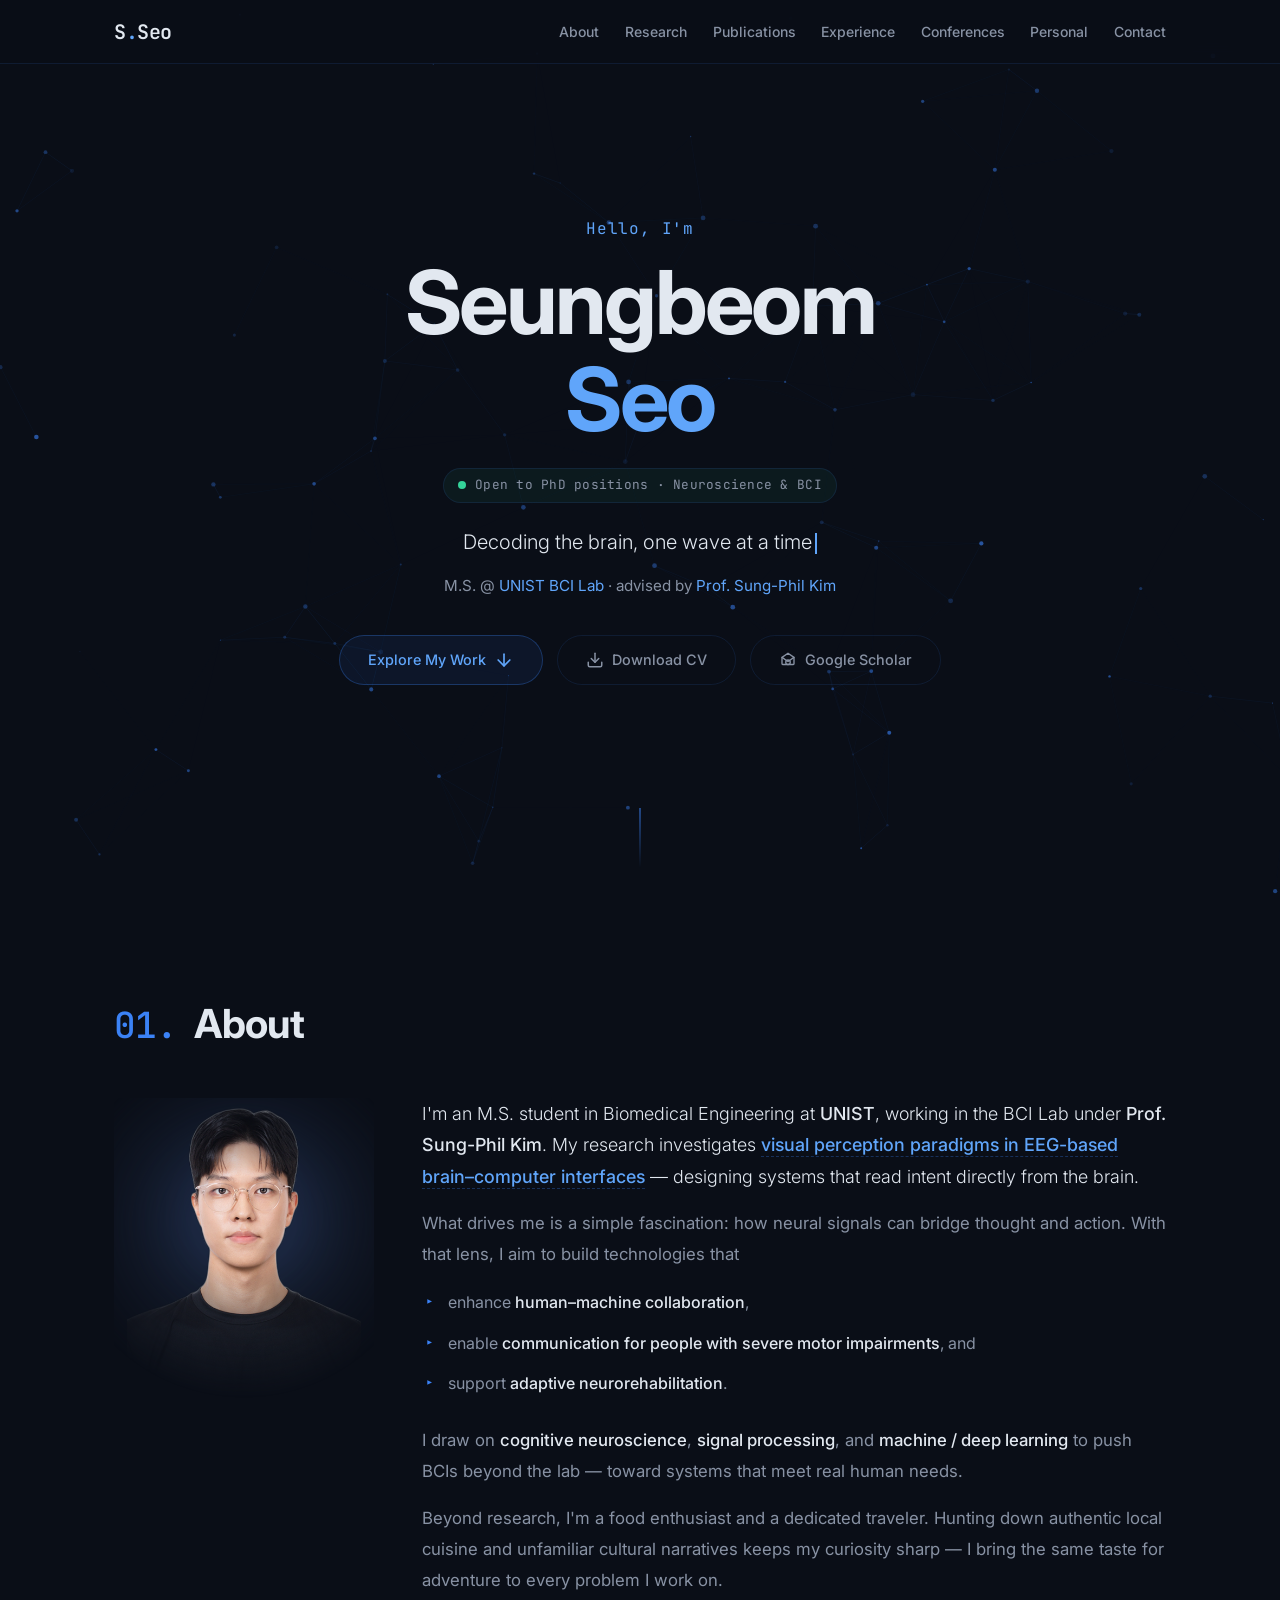
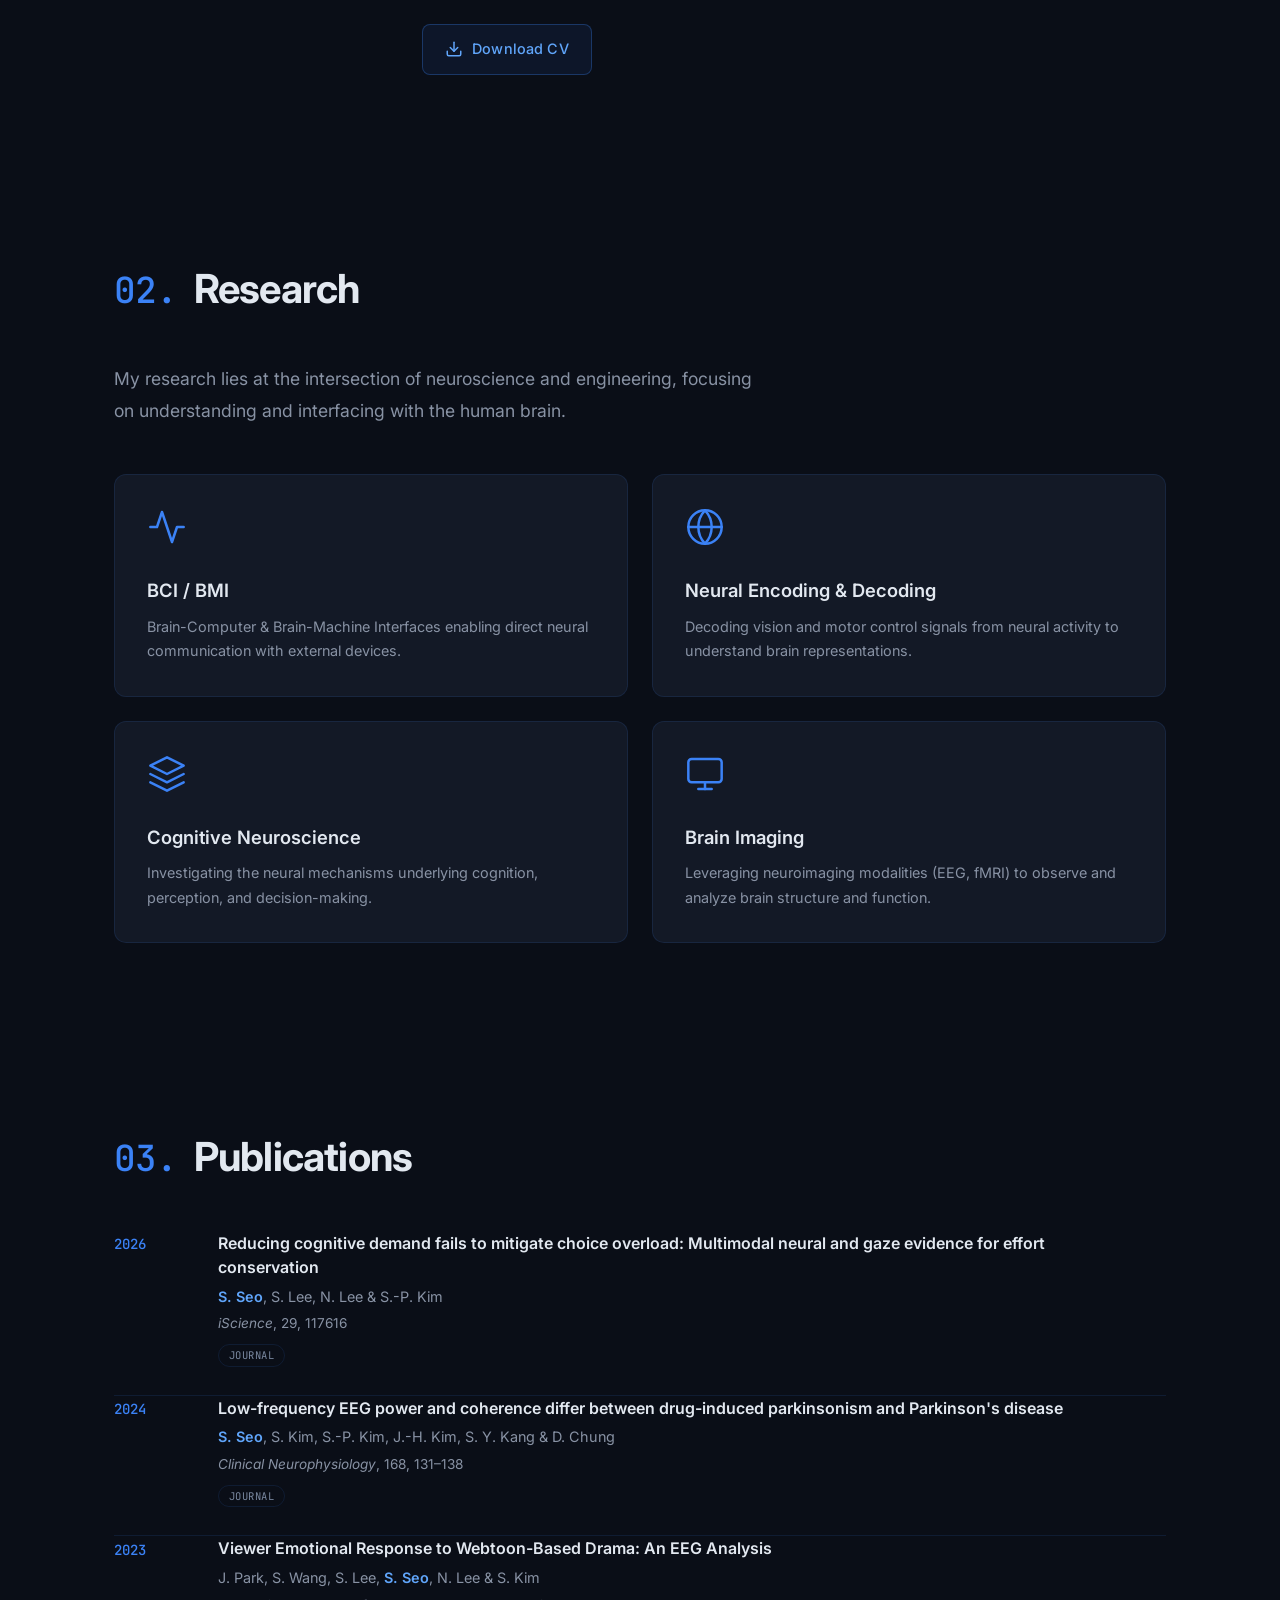
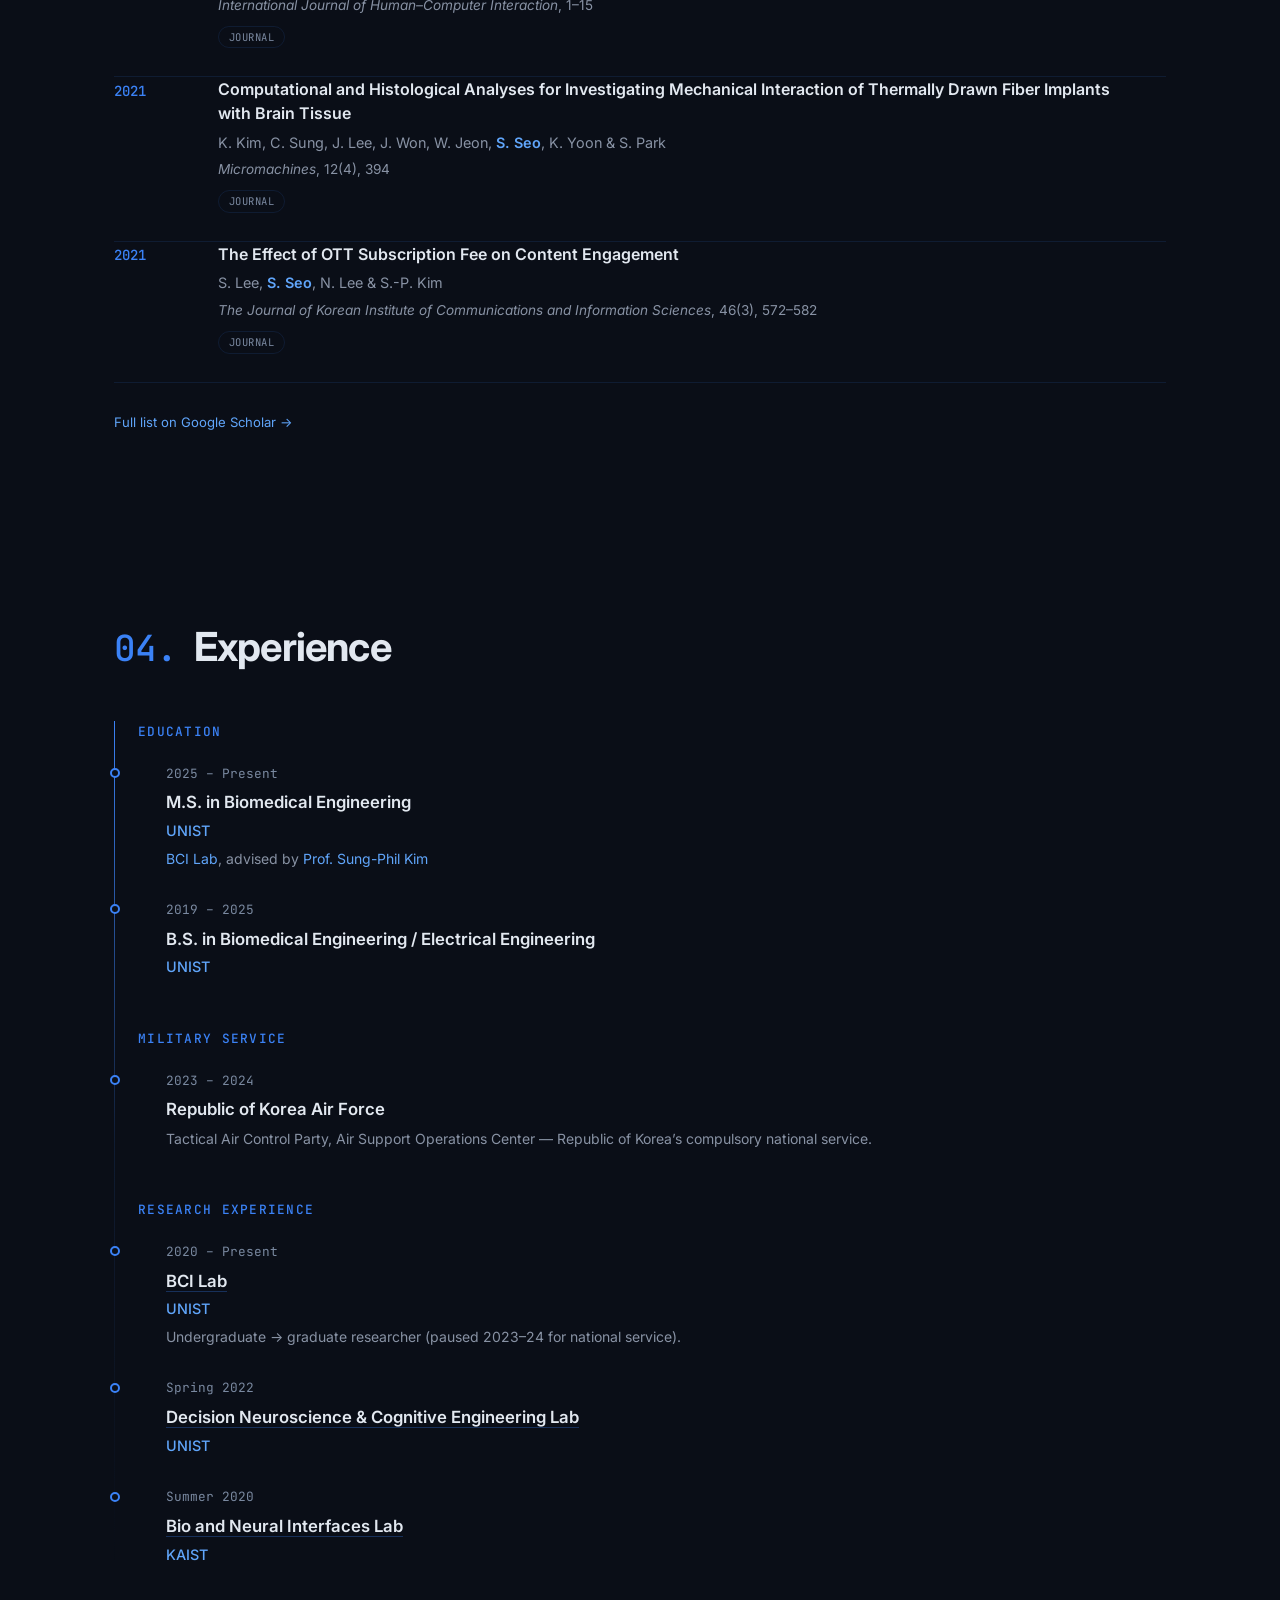
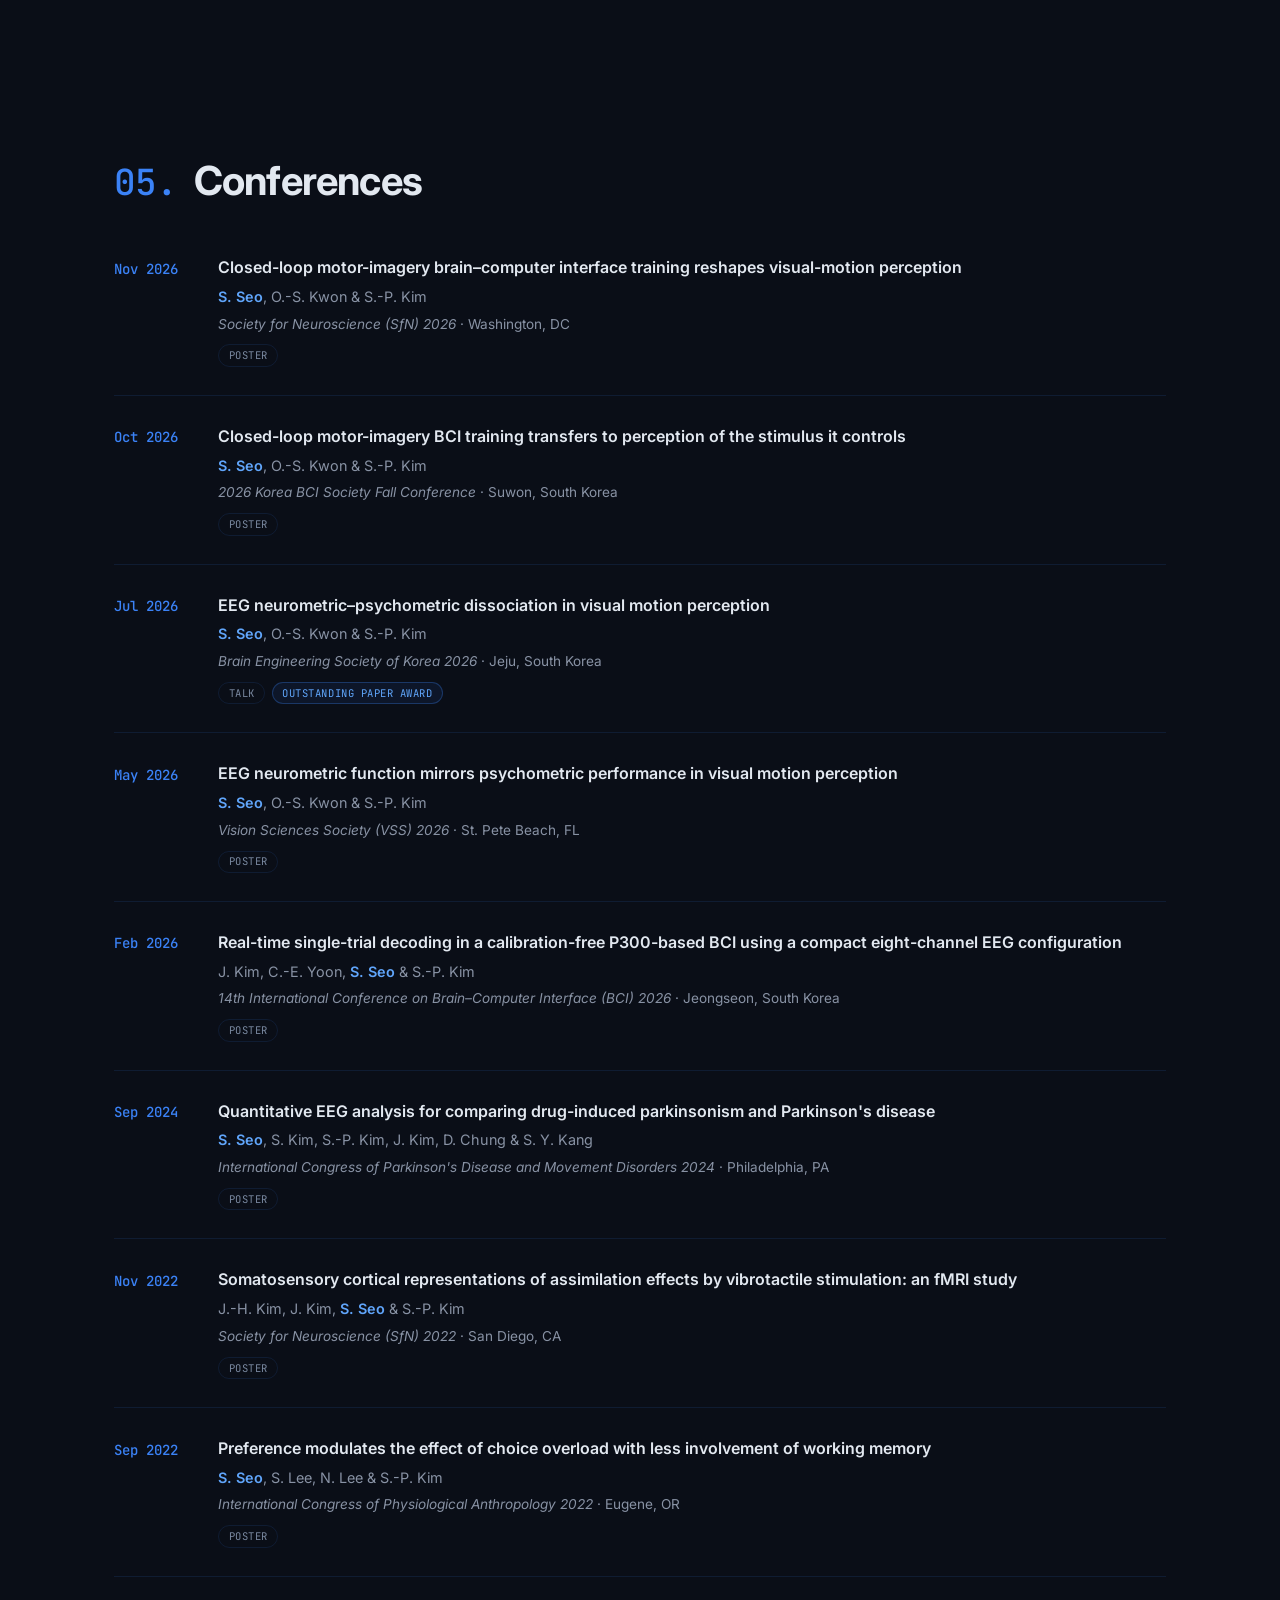
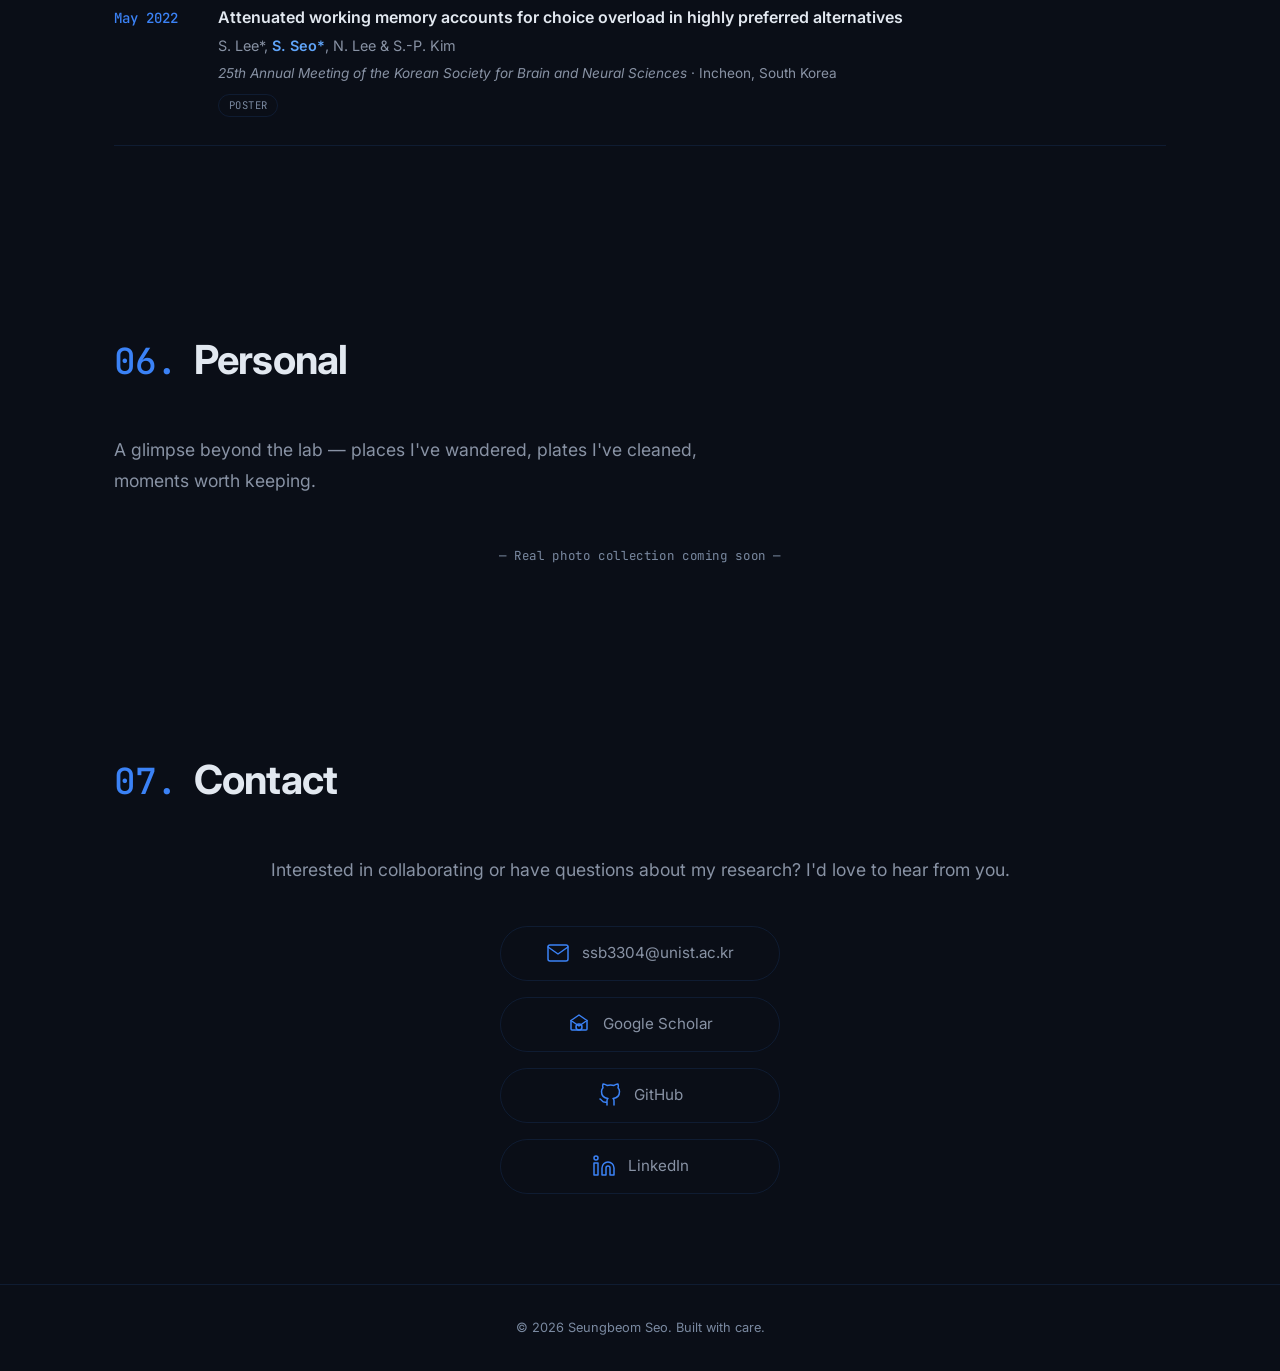
==== commit c161427a: "iScience paper published: full citation, DOI link, In press chip removed Per the September 2026 CV: " ====
--- a/docs/index.html
+++ b/docs/index.html
@@ -228,15 +228,14 @@
       </h2>
       <ol class="pub__list">
         <li class="reveal">
-          <a href="https://www.biorxiv.org/content/10.64898/2026.02.19.706731v1" target="_blank" rel="noopener" class="pub__item">
+          <a href="https://doi.org/10.1016/j.isci.2026.117616" target="_blank" rel="noopener" class="pub__item">
             <div class="pub__year">2026</div>
             <div class="pub__details">
-              <h3 class="pub__title">Reducing cognitive demand fails to mitigate choice overload: multimodal neural and gaze evidence for effort conservation</h3>
+              <h3 class="pub__title">Reducing cognitive demand fails to mitigate choice overload: Multimodal neural and gaze evidence for effort conservation</h3>
               <p class="pub__authors"><strong>S. Seo</strong>, S. Lee, N. Lee &amp; S.-P. Kim</p>
-              <p class="pub__venue"><em>iScience</em>, in press &middot; preprint: <em>bioRxiv</em>, 2026-02</p>
+              <p class="pub__venue"><em>iScience</em>, 29, 117616</p>
               <div class="pub__badges">
                 <span class="pub__type">Journal</span>
-                <span class="pub__status">In press</span>
               </div>
             </div>
             <span class="pub__arrow" aria-hidden="true">
@@ -245,7 +244,7 @@
           </a>
         </li>
         <li class="reveal">
-          <a href="https://www.sciencedirect.com/science/article/pii/S1388245724003183" target="_blank" rel="noopener" class="pub__item">
+          <a href="https://doi.org/10.1016/j.clinph.2024.10.013" target="_blank" rel="noopener" class="pub__item">
             <div class="pub__year">2024</div>
             <div class="pub__details">
               <h3 class="pub__title">Low-frequency EEG power and coherence differ between drug-induced parkinsonism and Parkinson's disease</h3>
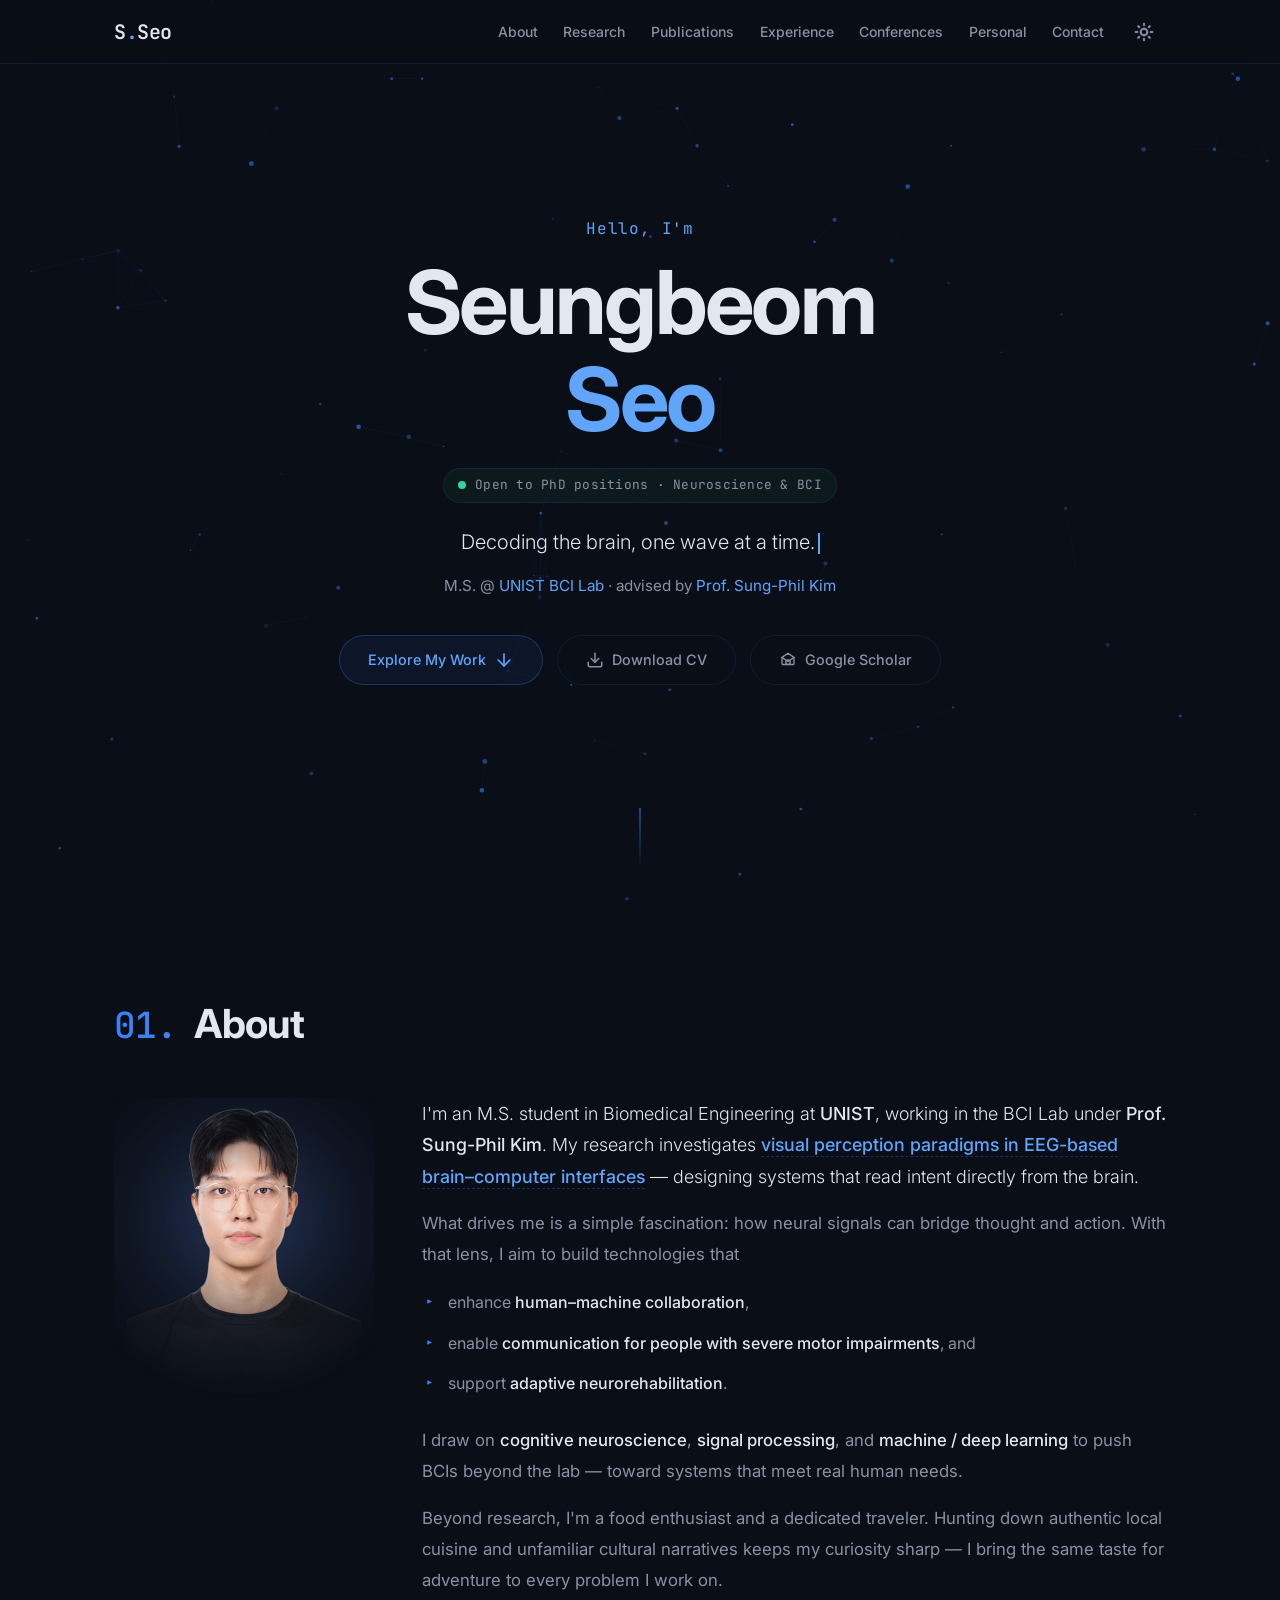
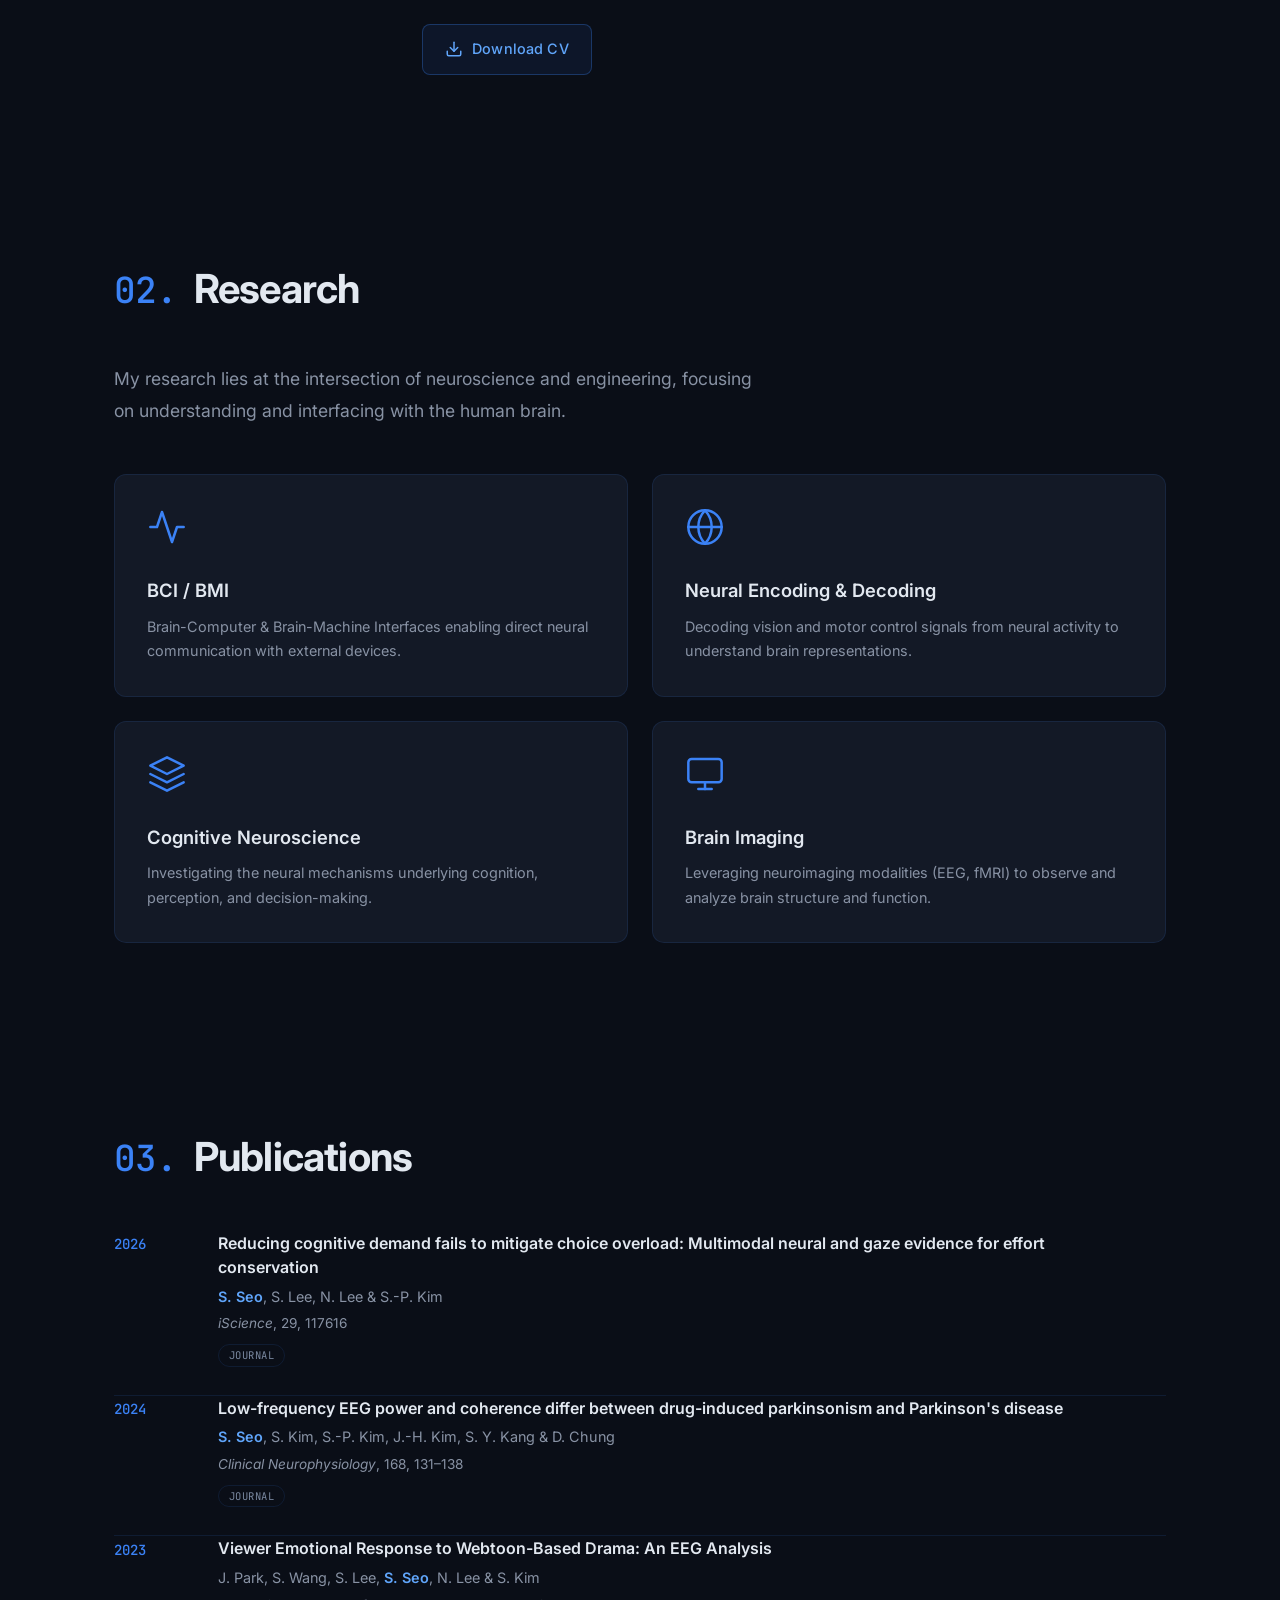
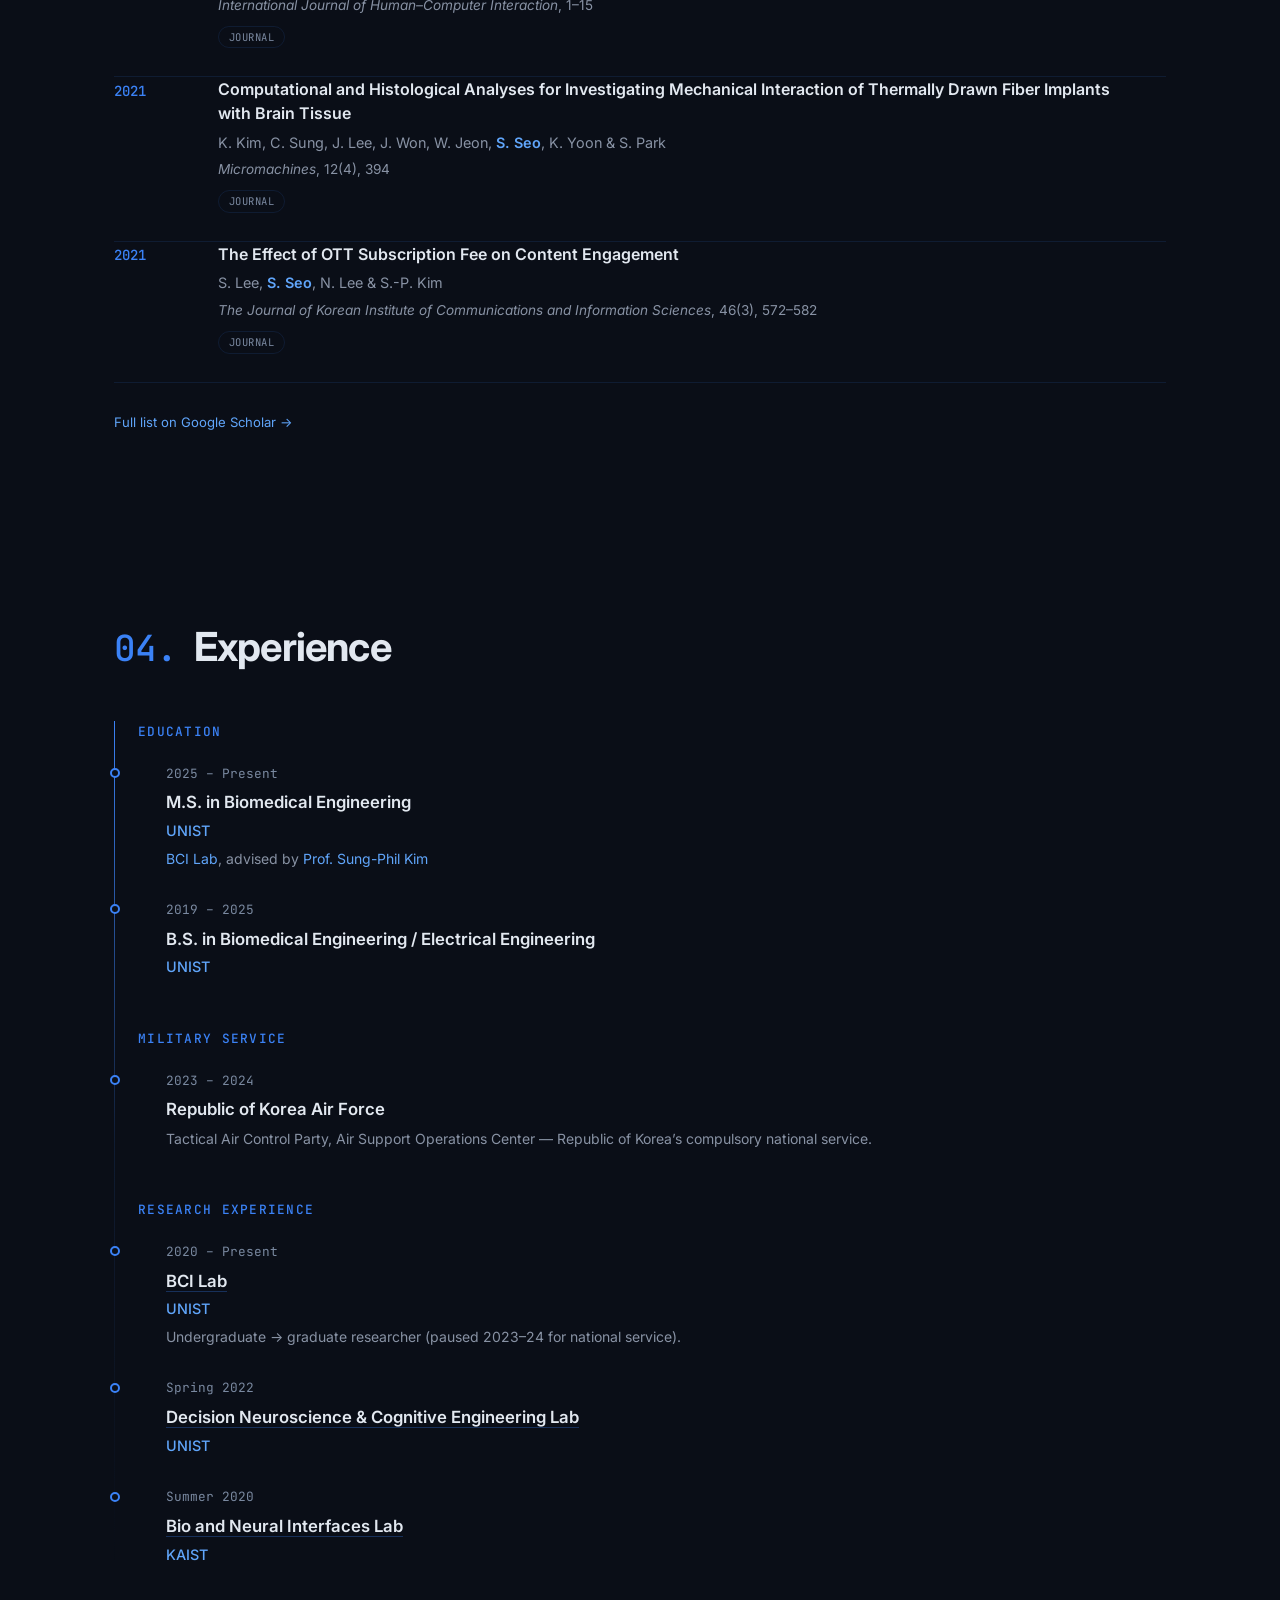
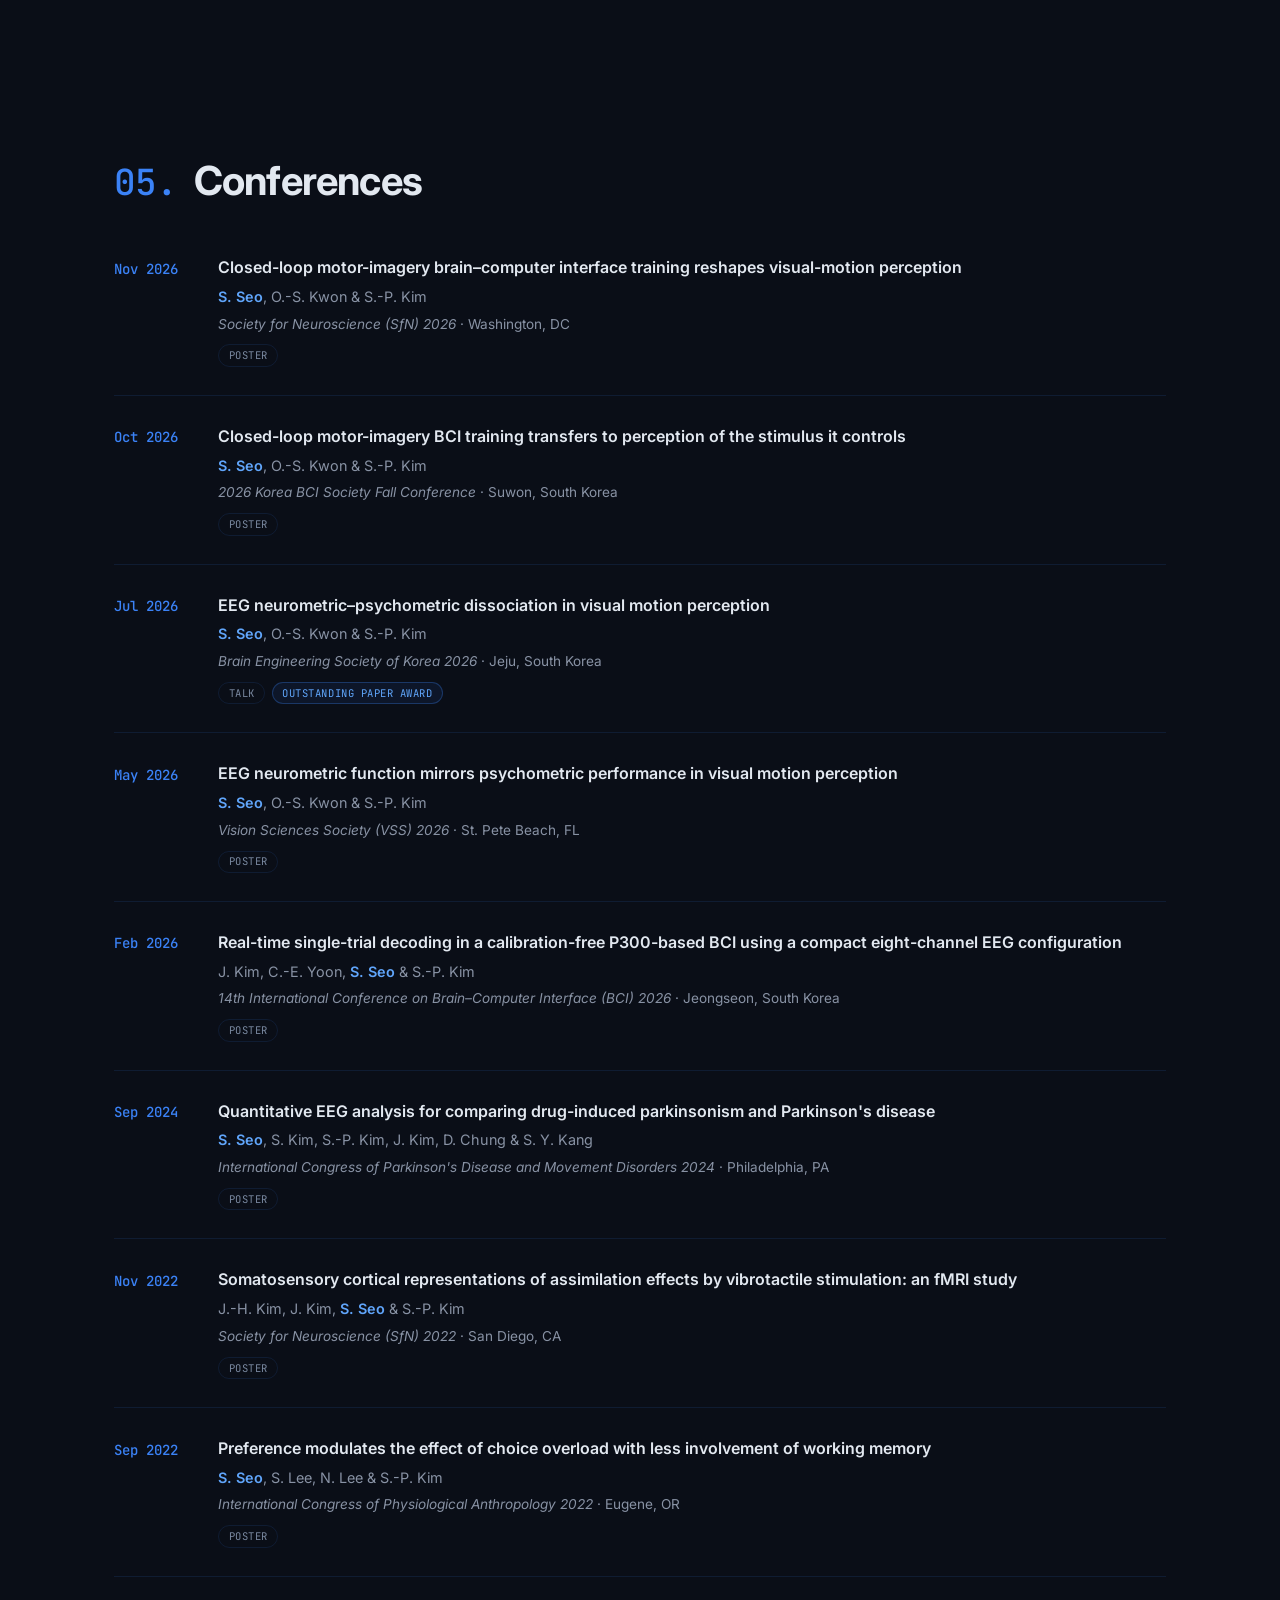
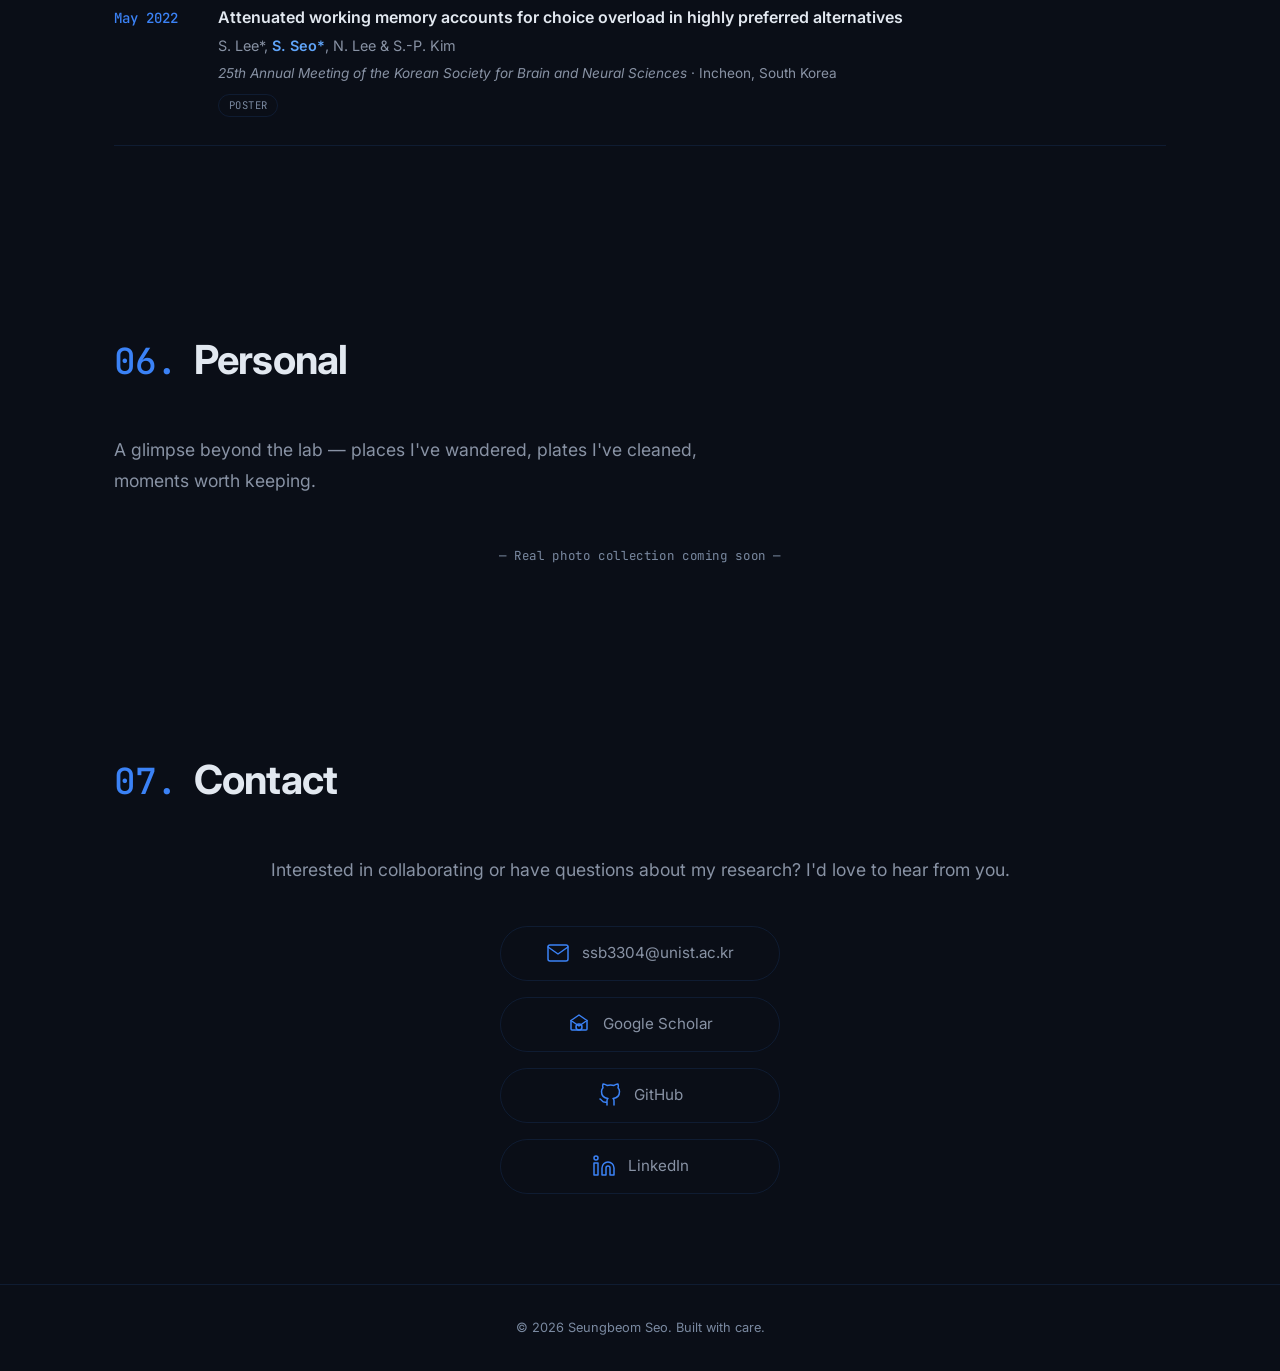
==== commit ee94e8f9: "Add light theme with a nav sun/moon toggle (dark stays the default) Mechanism: [data-theme="light"] " ====
--- a/docs/index.html
+++ b/docs/index.html
@@ -3,13 +3,30 @@
 <head>
   <meta charset="UTF-8">
   <meta name="viewport" content="width=device-width, initial-scale=1.0">
+  <meta name="theme-color" content="#0a0e17">
   <!-- Set .js early so reveal-hidden state applies only when JS can restore it -->
-  <script>document.documentElement.classList.add('js');</script>
+  <script>
+    document.documentElement.classList.add('js');
+    // Theme bootstrap: apply a saved light preference BEFORE the stylesheet
+    // paints so there is no flash of the dark theme. Default is dark (no
+    // attribute); anything other than a stored 'light' means dark. The
+    // theme-color meta above is switched here as well so mobile browser
+    // chrome does not flash dark on a light-theme load (#f4f6fa = light
+    // --bg-primary in style.css).
+    (function () {
+      try {
+        if (localStorage.getItem('theme') === 'light') {
+          document.documentElement.setAttribute('data-theme', 'light');
+          var m = document.querySelector('meta[name="theme-color"]');
+          if (m) m.setAttribute('content', '#f4f6fa');
+        }
+      } catch (e) { /* storage blocked: stay dark */ }
+    })();
+  </script>
   <title>Seungbeom Seo — Neuroscience &amp; BCI Researcher</title>
   <meta name="description" content="Seungbeom Seo — M.S. student in Biomedical Engineering at UNIST, researching EEG-based brain–computer interfaces, neural decoding, and the cognitive neuroscience of visual perception.">
   <link rel="canonical" href="https://ssb3304.github.io/">
   <meta name="author" content="Seungbeom Seo">
-  <meta name="theme-color" content="#0a0e17">
 
   <!-- Icons -->
   <link rel="icon" href="/favicon.ico" sizes="32x32">
@@ -41,7 +58,7 @@
   <link rel="preconnect" href="https://fonts.googleapis.com">
   <link rel="preconnect" href="https://fonts.gstatic.com" crossorigin>
   <link href="https://fonts.googleapis.com/css2?family=Inter:wght@300;400;500;600;700&family=JetBrains+Mono:wght@400;500&display=swap" rel="stylesheet">
-  <link rel="stylesheet" href="css/style.css?v=6">
+  <link rel="stylesheet" href="css/style.css?v=7">
 
   <script type="application/ld+json">
   {
@@ -85,9 +102,6 @@
   <nav class="nav" id="nav">
     <div class="nav__inner">
       <a href="#hero" class="nav__logo">S<span class="accent">.</span>Seo</a>
-      <button class="nav__hamburger" id="hamburger" aria-label="Toggle menu" aria-controls="nav-links" aria-expanded="false">
-        <span></span><span></span><span></span>
-      </button>
       <ul class="nav__links" id="nav-links">
         <li><a href="#about">About</a></li>
         <li><a href="#research">Research</a></li>
@@ -97,8 +111,22 @@
         <li><a href="#personal">Personal</a></li>
         <li><a href="#contact">Contact</a></li>
       </ul>
+      <div class="nav__actions">
+        <!-- Shows the sun on the dark theme (action: go light) and the moon on
+             the light theme; the aria-label is kept in sync by main.js. -->
+        <button class="theme-toggle" id="theme-toggle" type="button" aria-label="Switch to light theme">
+          <svg class="theme-toggle__icon theme-toggle__icon--sun" width="20" height="20" viewBox="0 0 24 24" fill="none" stroke="currentColor" stroke-width="2" stroke-linecap="round" stroke-linejoin="round" aria-hidden="true"><circle cx="12" cy="12" r="4"/><path d="M12 2v2M12 20v2M4.93 4.93l1.41 1.41M17.66 17.66l1.41 1.41M2 12h2M20 12h2M4.93 19.07l1.41-1.41M17.66 6.34l1.41-1.41"/></svg>
+          <svg class="theme-toggle__icon theme-toggle__icon--moon" width="20" height="20" viewBox="0 0 24 24" fill="none" stroke="currentColor" stroke-width="2" stroke-linecap="round" stroke-linejoin="round" aria-hidden="true"><path d="M21 12.79A9 9 0 1 1 11.21 3 7 7 0 0 0 21 12.79z"/></svg>
+        </button>
+        <button class="nav__hamburger" id="hamburger" aria-label="Toggle menu" aria-controls="nav-links" aria-expanded="false">
+          <span></span><span></span><span></span>
+        </button>
+      </div>
     </div>
   </nav>
+  <!-- Announces theme switches: a focused button whose name changes is not
+       re-read by most screen readers. Filled by main.js. -->
+  <span id="theme-status" class="sr-only" aria-live="polite"></span>
 
   <main id="main" tabindex="-1">
 
@@ -112,7 +140,7 @@
       </h1>
       <p class="hero__status reveal">
         <span class="hero__status-dot" aria-hidden="true"></span>
-        Open to PhD positions &middot; Neuroscience &amp; BCI
+        Open to PhD positions &middot; Neuroscience&nbsp;&amp;&nbsp;BCI
       </p>
       <p class="hero__subtitle reveal">Decoding the brain, one wave at a time.</p>
       <p class="hero__affiliation reveal">
@@ -685,6 +713,6 @@
     <p>&copy; 2026 Seungbeom Seo. Built with care.</p>
   </footer>
 
-  <script src="js/main.js?v=5"></script>
+  <script src="js/main.js?v=6"></script>
 </body>
 </html>
--- a/docs/css/style.css
+++ b/docs/css/style.css
@@ -26,6 +26,45 @@
   --border: rgba(59, 130, 246, 0.12);
   --border-hover: rgba(59, 130, 246, 0.3);
 
+  /* Surfaces that used to be hardcoded; the light theme overrides these too */
+  --nav-bg: rgba(10, 14, 23, 0.75);
+  --nav-bg-scrolled: rgba(10, 14, 23, 0.95);
+  --nav-shadow: 0 4px 30px rgba(0, 0, 0, 0.3);
+  --backdrop-bg: rgba(6, 9, 16, 0.55);
+  --drawer-bg: rgba(15, 20, 32, 0.98);
+  --back-to-top-bg: rgba(15, 20, 32, 0.85);
+  --shadow-card: 0 20px 40px rgba(0, 0, 0, 0.3);
+  --shadow-pill: 0 8px 25px rgba(0, 0, 0, 0.2);
+  --status-bg: rgba(52, 211, 153, 0.06);
+  --selection-bg: #1d4ed8;
+  --selection-fg: #fff;
+  /* Cursor glow: 'screen' lights up a dark ground; light theme swaps both */
+  --glow-color: var(--accent-glow);
+  --glow-blend: screen;
+  --photo-glow: rgba(59, 130, 246, 0.18);
+  --photo-glow-hover: rgba(59, 130, 246, 0.32);
+  /* Canvas particle colors as "r, g, b" triplets (read by main.js) */
+  --particle-rgb: 59, 130, 246;
+  --particle-link-rgb: 96, 165, 250;
+
+  /* Interactive states that used to hardcode white-on-blue */
+  --accent-hover: #93c5fd;
+  --accent-fill-hover: rgba(59, 130, 246, 0.15);
+  --btn-hover-text: #fff;
+  --focus-ring-contrast: #fff;
+  --shadow-float: 0 8px 24px rgba(0, 0, 0, 0.4);
+  --shadow-card-heavy: 0 14px 34px rgba(0, 0, 0, 0.45);
+  --shadow-card-heavy-hover: 0 24px 50px rgba(0, 0, 0, 0.55);
+  --status-dot: #34d399;
+  --status-pulse: rgba(52, 211, 153, 0.5);
+  --status-border: var(--border);
+  --scrollbar-thumb: rgba(59, 130, 246, 0.30);
+  /* Accent when it carries small text (years, dates, section numbers): the
+     light theme needs a darker blue there than for decorative accents */
+  --accent-label: var(--accent);
+
+  color-scheme: dark;
+
   /* Typography */
   --font-sans: 'Inter', -apple-system, BlinkMacSystemFont, 'Segoe UI', sans-serif;
   --font-mono: 'JetBrains Mono', 'Fira Code', monospace;
@@ -41,6 +80,69 @@
 
   /* Nav */
   --nav-h: 64px;
+}
+
+/* ============================================================
+   Light theme — chosen with the nav toggle (data-theme="light" on <html>,
+   set pre-paint by the head bootstrap). Same slate/blue family as the dark
+   theme so the two read as siblings. Every text token was checked against
+   bg-primary, bg-card and bg-card-hover: all AA, most AAA (ratios noted).
+   ============================================================ */
+[data-theme="light"] {
+  --bg-primary: #f4f6fa;
+  --bg-card: #ffffff;
+  --bg-card-hover: #eff6ff;
+
+  --text-primary: #0f172a;          /* 16.5:1 on bg-primary */
+  --text-secondary: #455369;        /* 7.2:1 */
+  --text-muted: #566780;            /* 5.3:1, also 5.3:1 on bg-card-hover */
+
+  --accent: #2563eb;                /* decorative + 14px mono labels: 4.8:1 */
+  --accent-bright: #1d4ed8;         /* accent used as text/links: 6.2:1 */
+  --accent-hover: #1e40af;
+  --accent-glow: rgba(37, 99, 235, 0.16);
+  --accent-subtle: rgba(37, 99, 235, 0.07);
+  --accent-fill-hover: rgba(37, 99, 235, 0.12);
+  --btn-hover-text: #1d4ed8;        /* #fff on dark; 5.3:1 on the hover fill here */
+
+  --border: rgba(29, 78, 216, 0.20);
+  --border-hover: rgba(29, 78, 216, 0.65);
+
+  --nav-bg: rgba(244, 246, 250, 0.80);
+  --nav-bg-scrolled: rgba(244, 246, 250, 0.96);
+  --nav-shadow: 0 4px 30px rgba(15, 23, 42, 0.08);
+  --backdrop-bg: rgba(15, 23, 42, 0.35);
+  --drawer-bg: rgba(255, 255, 255, 0.98);
+  --back-to-top-bg: rgba(255, 255, 255, 0.9);
+  --shadow-card: 0 1px 2px rgba(15, 23, 42, 0.06), 0 8px 24px rgba(30, 58, 138, 0.08);
+  --shadow-card-heavy: 0 14px 34px rgba(15, 23, 42, 0.14);
+  --shadow-card-heavy-hover: 0 24px 50px rgba(15, 23, 42, 0.18);
+  --shadow-pill: 0 8px 25px rgba(15, 23, 42, 0.08);
+  --shadow-float: 0 8px 24px rgba(15, 23, 42, 0.18);
+  --focus-ring-contrast: #0f172a;
+
+  --status-bg: rgba(16, 185, 129, 0.10);
+  --status-dot: #059669;            /* 3.2:1 on the pill (was 1.6 with #34d399) */
+  --status-pulse: rgba(5, 150, 105, 0.4);
+  --status-border: rgba(5, 150, 105, 0.28);   /* keep the pill one green family */
+  --scrollbar-thumb: rgba(29, 78, 216, 0.28);
+  --accent-label: #1d4ed8;          /* 6.2:1 even under the cursor glow */
+
+  --selection-bg: #1d4ed8;
+  --selection-fg: #fff;
+
+  /* Cursor glow: multiply darkens a light ground into a faint blue wash
+     (screen would be invisible on white). Kept at a whisper so it never
+     reads as a gray smudge and small accent text under it stays AA. */
+  --glow-color: rgba(37, 99, 235, 0.05);
+  --glow-blend: multiply;
+  /* (no --photo-glow overrides: the light portrait has no glow, see below) */
+
+  /* Deeper blues: main.js bakes the alphas (dots 0.1-0.6, lines 0.15) */
+  --particle-rgb: 29, 78, 216;
+  --particle-link-rgb: 30, 64, 175;
+
+  color-scheme: light;
 }
 
 /* --- Reset --- */
@@ -76,7 +178,7 @@
 }
 
 a:hover {
-  color: #93c5fd;
+  color: var(--accent-hover);
 }
 
 img {
@@ -95,7 +197,7 @@
   height: 600px;
   border-radius: 50%;
   pointer-events: none;
-  background: radial-gradient(circle, var(--accent-glow) 0%, transparent 70%);
+  background: radial-gradient(circle, var(--glow-color) 0%, transparent 70%);
   opacity: 0;
   transform: translate(-50%, -50%);
   /* Behind content (z-index 0, same plane as the particle canvas) so it
@@ -103,7 +205,7 @@
      on by JS on first mouse move (fine pointers only). */
   z-index: 0;
   transition: opacity 0.4s ease;
-  mix-blend-mode: screen;
+  mix-blend-mode: var(--glow-blend);
 }
 
 /* --- Particle Canvas --- */
@@ -139,7 +241,7 @@
   width: 100%;
   height: var(--nav-h);
   z-index: 10000;
-  background: rgba(10, 14, 23, 0.75);
+  background: var(--nav-bg);
   backdrop-filter: blur(16px);
   -webkit-backdrop-filter: blur(16px);
   border-bottom: 1px solid var(--border);
@@ -147,8 +249,8 @@
 }
 
 .nav--scrolled {
-  background: rgba(10, 14, 23, 0.95);
-  box-shadow: 0 4px 30px rgba(0, 0, 0, 0.3);
+  background: var(--nav-bg-scrolled);
+  box-shadow: var(--nav-shadow);
 }
 
 /* Backdrop behind the open mobile drawer */
@@ -156,7 +258,7 @@
   position: fixed;
   inset: 0;
   z-index: 9999;
-  background: rgba(6, 9, 16, 0.55);
+  background: var(--backdrop-bg);
   backdrop-filter: blur(2px);
   -webkit-backdrop-filter: blur(2px);
   opacity: 0;
@@ -189,6 +291,7 @@
   min-height: 44px;
   display: inline-flex;
   align-items: center;
+  transition: opacity 0.25s var(--ease-out);
 }
 
 .nav__logo:hover {
@@ -203,6 +306,8 @@
   display: flex;
   gap: 1.6rem;
   align-items: center;
+  /* Push the links (and the actions after them) to the right edge */
+  margin-left: auto;
 }
 
 .nav__links a {
@@ -277,6 +382,111 @@
   transform: translateY(-7px) rotate(-45deg);
 }
 
+/* Right-side actions: theme toggle (+ hamburger on mobile) */
+.nav__actions {
+  display: flex;
+  align-items: center;
+  gap: 0.35rem;
+  margin-left: 1.1rem;
+}
+
+.theme-toggle {
+  position: relative;
+  /* Above the open mobile drawer, like the hamburger, so it stays usable */
+  z-index: 10002;
+  display: inline-flex;
+  align-items: center;
+  justify-content: center;
+  width: 44px;
+  height: 44px;
+  border-radius: 50%;
+  border: 1px solid transparent;
+  background: none;
+  color: var(--text-secondary);
+  cursor: pointer;
+  transition: color 0.25s var(--ease-out), background 0.25s var(--ease-out),
+              border-color 0.25s var(--ease-out);
+}
+
+/* Hover only on real hover devices (a filled circle would otherwise stay lit
+   after a tap); keyboard focus gets the same treatment. */
+@media (hover: hover) {
+  .theme-toggle:hover {
+    color: var(--text-primary);
+    background: var(--accent-subtle);
+    border-color: var(--border);
+  }
+}
+
+.theme-toggle:focus-visible {
+  color: var(--text-primary);
+  background: var(--accent-subtle);
+}
+
+/* Without main.js the button is dead — hide it (the .js class is set in <head>) */
+html:not(.js) .theme-toggle {
+  display: none;
+}
+
+/* Windows High Contrast replaces background-color with Canvas, which would
+   erase the hamburger's bars while the SVG toggle beside them still renders. */
+@media (forced-colors: active) {
+  .nav__hamburger span {
+    forced-color-adjust: none;
+    background: ButtonText;
+  }
+}
+
+/* Visually hidden, still read by assistive tech (theme announcements) */
+.sr-only {
+  position: absolute;
+  width: 1px;
+  height: 1px;
+  overflow: hidden;
+  clip: rect(0 0 0 0);
+  white-space: nowrap;
+}
+
+.theme-toggle__icon {
+  display: block;
+  /* 2.4 at 18px ≈ 1.8px strokes, close to the hamburger's 2px bars */
+  stroke-width: 2.4;
+}
+
+/* Next to the hamburger the icon rests in the same color as its bars */
+@media (max-width: 768px) {
+  .theme-toggle {
+    color: var(--text-primary);
+  }
+}
+
+/* Sun shows on dark (action: go light); moon shows on light */
+.theme-toggle__icon--moon {
+  display: none;
+}
+
+[data-theme="light"] .theme-toggle__icon--sun {
+  display: none;
+}
+
+[data-theme="light"] .theme-toggle__icon--moon {
+  display: block;
+}
+
+/* Crossfade colors for the 400ms after a switch (class set by main.js).
+   !important so component transitions that only animate transform/opacity
+   still fade their colors during the swap. */
+.theme-switching,
+.theme-switching *:not(.reveal):not(.nav__links):not(.nav__hamburger span):not(.nav__backdrop):not(.back-to-top),
+.theme-switching *::before,
+.theme-switching *::after {
+  /* The excluded elements animate opacity/transform (reveals, drawer slide,
+     hamburger morph, scrim, back-to-top) and keep their own lists. */
+  transition: background-color 0.3s ease, background 0.3s ease, color 0.3s ease,
+              border-color 0.3s ease, box-shadow 0.3s ease, fill 0.3s ease,
+              stroke 0.3s ease, border-radius 0.3s ease !important;
+}
+
 /* --- Hero --- */
 .hero {
   position: relative;
@@ -352,9 +562,9 @@
   font-size: 0.8rem;
   color: var(--text-secondary);
   padding: 0.35rem 0.9rem;
-  border: 1px solid var(--border);
+  border: 1px solid var(--status-border);
   border-radius: 999px;
-  background: rgba(52, 211, 153, 0.06);
+  background: var(--status-bg);
   margin-bottom: 1.5rem;
   letter-spacing: 0.02em;
 }
@@ -363,12 +573,14 @@
   width: 8px;
   height: 8px;
   border-radius: 50%;
-  background: #34d399;
+  background: var(--status-dot);
   animation: status-pulse 2.4s ease-out infinite;
 }
 
+/* var() inside keyframes resolves on the animated element, so the ring
+   follows the theme's --status-pulse. The alpha-0 stops keep any hue. */
 @keyframes status-pulse {
-  0% { box-shadow: 0 0 0 0 rgba(52, 211, 153, 0.5); }
+  0% { box-shadow: 0 0 0 0 var(--status-pulse); }
   70% { box-shadow: 0 0 0 8px rgba(52, 211, 153, 0); }
   100% { box-shadow: 0 0 0 0 rgba(52, 211, 153, 0); }
 }
@@ -412,9 +624,9 @@
 }
 
 .hero__cta:hover {
-  background: rgba(59, 130, 246, 0.15);
+  background: var(--accent-fill-hover);
   border-color: var(--accent);
-  color: #fff;
+  color: var(--btn-hover-text);
   transform: translateY(-2px);
   box-shadow: 0 8px 30px var(--accent-glow);
 }
@@ -426,7 +638,7 @@
 }
 
 .hero__cta--ghost:hover {
-  color: #fff;
+  color: var(--btn-hover-text);
   background: var(--accent-subtle);
   border-color: var(--accent);
 }
@@ -501,7 +713,7 @@
 .section__number {
   font-family: var(--font-mono);
   font-size: 0.9em;
-  color: var(--accent);
+  color: var(--accent-label);
   margin-right: 0.5rem;
   font-weight: 500;
 }
@@ -548,12 +760,30 @@
     #000 28%,
     rgba(0, 0, 0, 0.45) 65%,
     transparent 100%);
-  filter: drop-shadow(0 0 28px rgba(59, 130, 246, 0.18));
+  filter: drop-shadow(0 0 28px var(--photo-glow));
 }
 
 .about__photo-frame:hover .about__photo-img {
   transform: scale(1.03);
-  filter: drop-shadow(0 0 40px rgba(59, 130, 246, 0.32));
+  filter: drop-shadow(0 0 40px var(--photo-glow-hover));
+}
+
+/* Light theme: the portrait has a navy studio backdrop baked into the PNG,
+   so the edge fade would leave a dark smudge on a light page. Show it as a
+   mounted portrait card on the same elevation system as the other cards:
+   14px radius, the light card shadow plus a hairline, heavier on hover. */
+[data-theme="light"] .about__photo-img {
+  -webkit-mask-image: none;
+  mask-image: none;
+  border-radius: 14px;
+  filter: none;
+  box-shadow: var(--shadow-card), 0 0 0 1px rgba(15, 23, 42, 0.06);
+  transition: transform 0.6s var(--ease-out), box-shadow 0.4s ease;
+}
+
+[data-theme="light"] .about__photo-frame:hover .about__photo-img {
+  filter: none;
+  box-shadow: var(--shadow-card-heavy), 0 0 0 1px rgba(15, 23, 42, 0.06);
 }
 
 .about__text {
@@ -599,7 +829,7 @@
   border-color: var(--border-hover);
   background: var(--bg-card-hover);
   transform: translateY(-4px);
-  box-shadow: 0 20px 40px rgba(0, 0, 0, 0.3), 0 0 30px var(--accent-glow);
+  box-shadow: var(--shadow-card), 0 0 30px var(--accent-glow);
 }
 
 .research__card:hover::before {
@@ -695,7 +925,7 @@
 .pub__year {
   font-family: var(--font-mono);
   font-size: 0.875rem;
-  color: var(--accent);
+  color: var(--accent-label);
   font-weight: 500;
   padding-top: 0.15rem;
 }
@@ -787,7 +1017,7 @@
 .conf-item__date {
   font-family: var(--font-mono);
   font-size: 0.875rem;
-  color: var(--accent);
+  color: var(--accent-label);
   font-weight: 500;
   padding-top: 0.15rem;
   white-space: nowrap;
@@ -844,7 +1074,7 @@
   font-family: var(--font-mono);
   font-size: 0.8rem;
   font-weight: 500;
-  color: var(--accent);
+  color: var(--accent-label);
   text-transform: uppercase;
   letter-spacing: 0.1em;
   margin-bottom: 1.25rem;
@@ -962,7 +1192,7 @@
   border-color: var(--accent);
   background: var(--accent-subtle);
   transform: translateY(-2px);
-  box-shadow: 0 8px 25px rgba(0, 0, 0, 0.2), 0 0 20px var(--accent-glow);
+  box-shadow: var(--shadow-pill), 0 0 20px var(--accent-glow);
 }
 
 .contact__link svg {
@@ -1017,7 +1247,7 @@
     overflow-y: auto;
     overscroll-behavior: contain;
     flex-direction: column;
-    background: rgba(15, 20, 32, 0.98);
+    background: var(--drawer-bg);
     backdrop-filter: blur(20px);
     -webkit-backdrop-filter: blur(20px);
     padding: 5rem 2rem 2rem;
@@ -1043,6 +1273,19 @@
     display: none;
   }
 
+  /* Open drawer: the bar strip left of the panel falls back to the scrim and
+     the logo fades out instead of being sliced by the panel edge. */
+  .nav.nav--menu-open {
+    background: transparent;
+    border-bottom-color: transparent;
+    box-shadow: none;
+  }
+
+  .nav.nav--menu-open .nav__logo {
+    opacity: 0;
+    pointer-events: none;
+  }
+
   .about__grid {
     grid-template-columns: 1fr;
     justify-items: center;
@@ -1094,6 +1337,7 @@
     padding: 0.35rem 0.8rem;
     border-radius: 16px;
     line-height: 1.5;
+    text-wrap: balance;
   }
 
   /* Keep the fixed back-to-top button (bottom-right, 44px) clear of the
@@ -1127,8 +1371,8 @@
 /* --- Selection --- */
 ::selection {
   /* Deeper blue so highlighted text keeps AA contrast (white on #1d4ed8 ≈ 6.3:1). */
-  background: #1d4ed8;
-  color: #fff;
+  background: var(--selection-bg);
+  color: var(--selection-fg);
 }
 
 /* --- Scrollbar --- */
@@ -1141,7 +1385,7 @@
 }
 
 ::-webkit-scrollbar-thumb {
-  background: var(--border-hover);
+  background: var(--scrollbar-thumb);
   border-radius: 3px;
 }
 
@@ -1220,9 +1464,9 @@
 }
 
 .about__cv-btn:hover {
-  background: rgba(59, 130, 246, 0.15);
+  background: var(--accent-fill-hover);
   border-color: var(--accent);
-  color: #fff;
+  color: var(--btn-hover-text);
   transform: translateY(-2px);
   box-shadow: 0 8px 22px var(--accent-glow);
 }
@@ -1249,7 +1493,7 @@
   border: 1px solid var(--border-hover);
   border-radius: 10px;
   padding: 9px 9px 14px;
-  box-shadow: 0 14px 34px rgba(0, 0, 0, 0.45),
+  box-shadow: var(--shadow-card-heavy),
               0 0 0 1px rgba(255, 255, 255, 0.02) inset;
   transition: transform 0.65s var(--ease-spring),
               box-shadow 0.4s var(--ease-out),
@@ -1278,7 +1522,7 @@
 
 .personal__card:hover {
   border-color: var(--accent);
-  box-shadow: 0 24px 50px rgba(0, 0, 0, 0.55),
+  box-shadow: var(--shadow-card-heavy-hover),
               0 0 30px var(--accent-glow);
 }
 
@@ -1391,7 +1635,7 @@
   border-color: var(--border-hover);
   background: var(--bg-card-hover);
   transform: translateY(-3px);
-  box-shadow: 0 18px 40px rgba(0, 0, 0, 0.35),
+  box-shadow: var(--shadow-card),
               0 0 28px var(--accent-glow);
 }
 
@@ -1521,7 +1765,7 @@
   justify-content: center;
   border: 1px solid var(--border-hover);
   border-radius: 50%;
-  background: rgba(15, 20, 32, 0.85);
+  background: var(--back-to-top-bg);
   backdrop-filter: blur(8px);
   -webkit-backdrop-filter: blur(8px);
   color: var(--accent-bright);
@@ -1542,7 +1786,7 @@
 .back-to-top:hover {
   background: var(--accent-subtle);
   border-color: var(--accent);
-  color: #fff;
+  color: var(--btn-hover-text);
   transform: translateY(-2px);
 }
 
@@ -1556,20 +1800,22 @@
   left: 1rem;
   top: -120px;
   z-index: 10003;
-  background: var(--accent);
+  /* Deeper blue than --accent: white on it is 6.3:1 in both themes */
+  background: var(--selection-bg);
   color: #fff;
   padding: 0.65rem 1.1rem;
   border-radius: 8px;
   font-size: 0.9rem;
   font-weight: 600;
-  box-shadow: 0 8px 24px rgba(0, 0, 0, 0.4);
+  box-shadow: var(--shadow-float);
   transition: top 0.25s var(--ease-out);
 }
 
 .skip-link:focus {
   top: 0.75rem;
   color: #fff;
-  outline: 2px solid #fff;
+  /* The ring sits against the page, not the button: needs page contrast */
+  outline: 2px solid var(--focus-ring-contrast);
   outline-offset: 2px;
 }
 
@@ -1601,7 +1847,7 @@
 .contact__link:focus-visible,
 .about__cv-btn:focus-visible,
 .hero__cta:focus-visible {
-  color: #fff;
+  color: var(--btn-hover-text);
   border-color: var(--accent);
   background: var(--accent-subtle);
 }
@@ -1659,7 +1905,39 @@
    Print — PIs do circulate applicant materials on paper
    ============================================================ */
 @media print {
-  :root { color-scheme: light; }
+  /* Pin the tokens so the paper copy is identical whichever theme was on
+     screen when the visitor hit Print. */
+  :root,
+  [data-theme="light"] {
+    color-scheme: light;
+    --bg-primary: #fff;
+    --bg-card: #fff;
+    --bg-card-hover: #fff;
+    --text-primary: #111;
+    --text-secondary: #333;
+    --text-muted: #555;
+    --accent: #333;
+    --accent-bright: #111;
+    --accent-label: #333;
+    --border: #ccc;
+    --border-hover: #999;
+    --status-bg: transparent;
+    --status-border: #999;
+    --status-dot: #555;
+  }
+
+  .about__photo-img {
+    -webkit-mask-image: none !important;
+    mask-image: none !important;
+    filter: none !important;
+    box-shadow: none !important;
+    border-radius: 8px !important;
+  }
+
+  .hero__status-dot {
+    animation: none !important;
+    box-shadow: none !important;
+  }
 
   body {
     background: #fff !important;
@@ -1678,6 +1956,7 @@
   .back-to-top,
   .hero__scroll-indicator,
   .hero__cta,
+  .theme-toggle,
   .research__card-icon,
   .conf-card__gallery,
   .personal__stack,
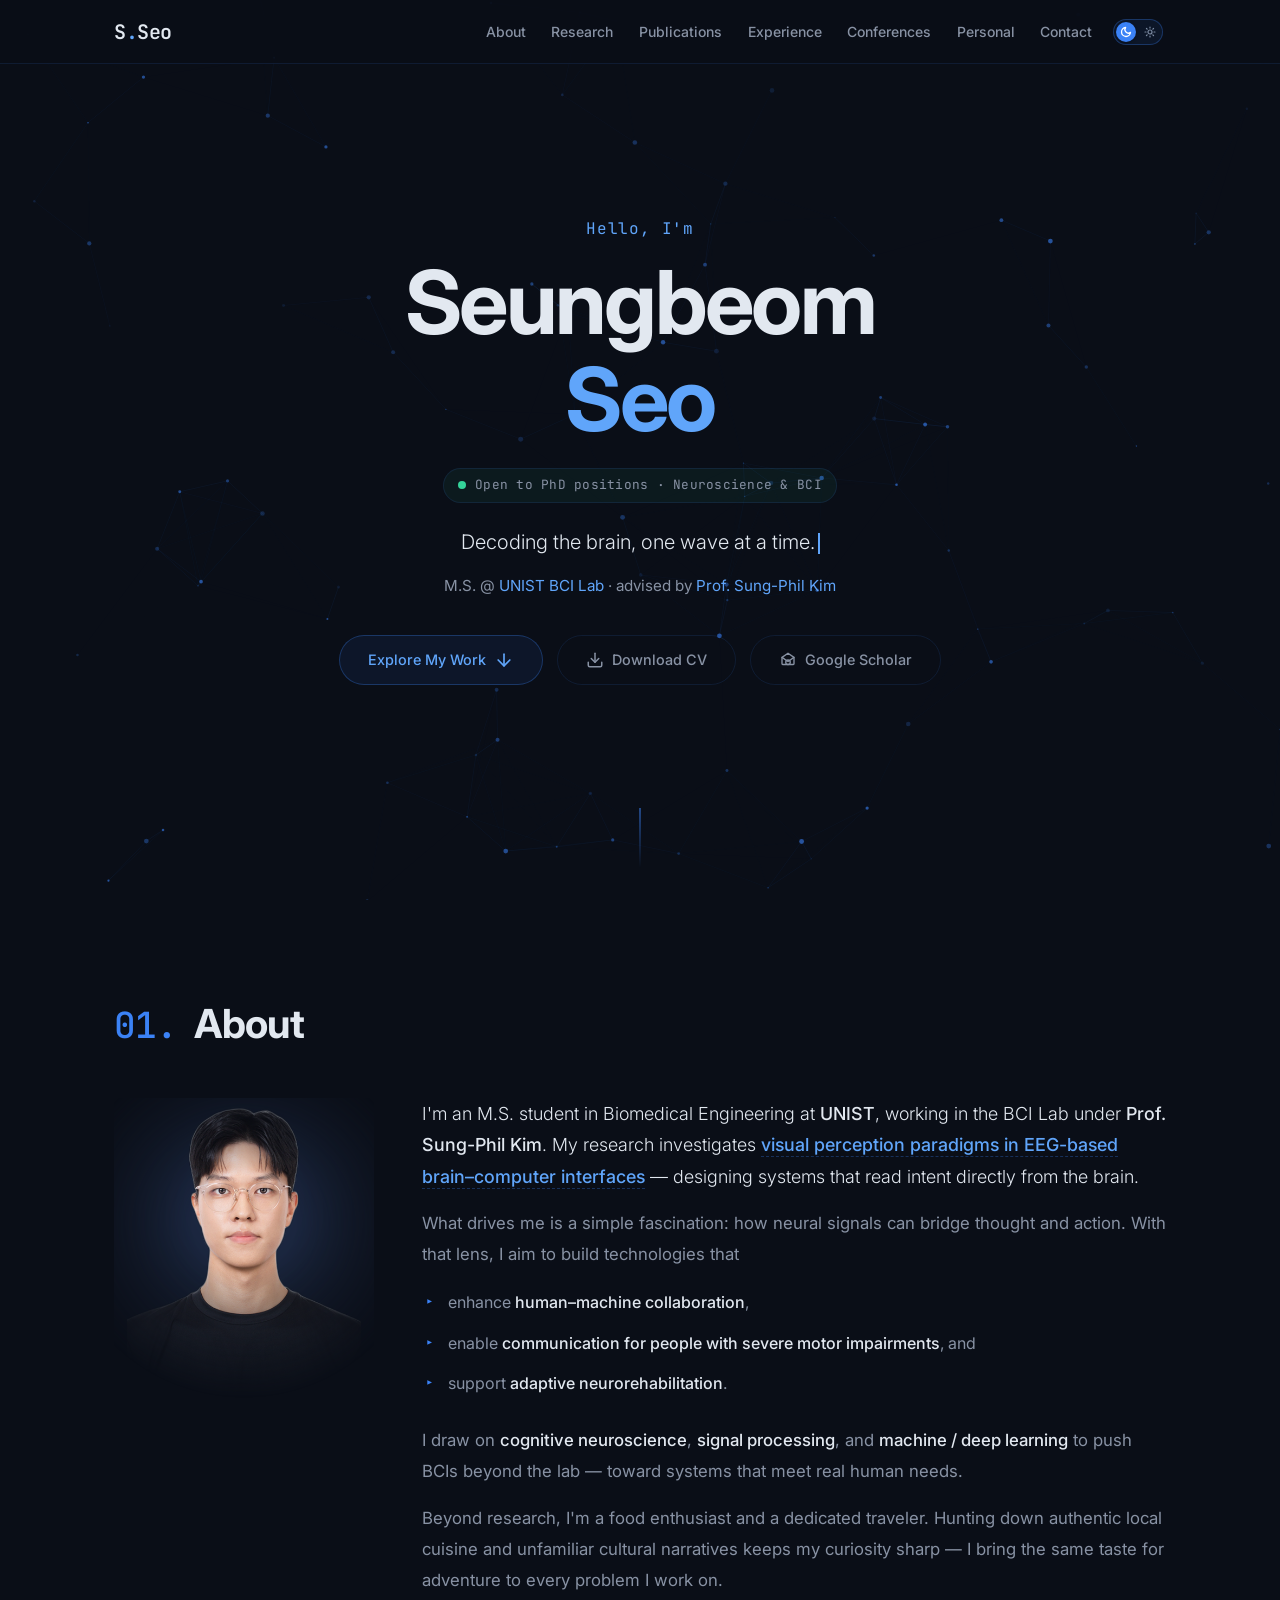
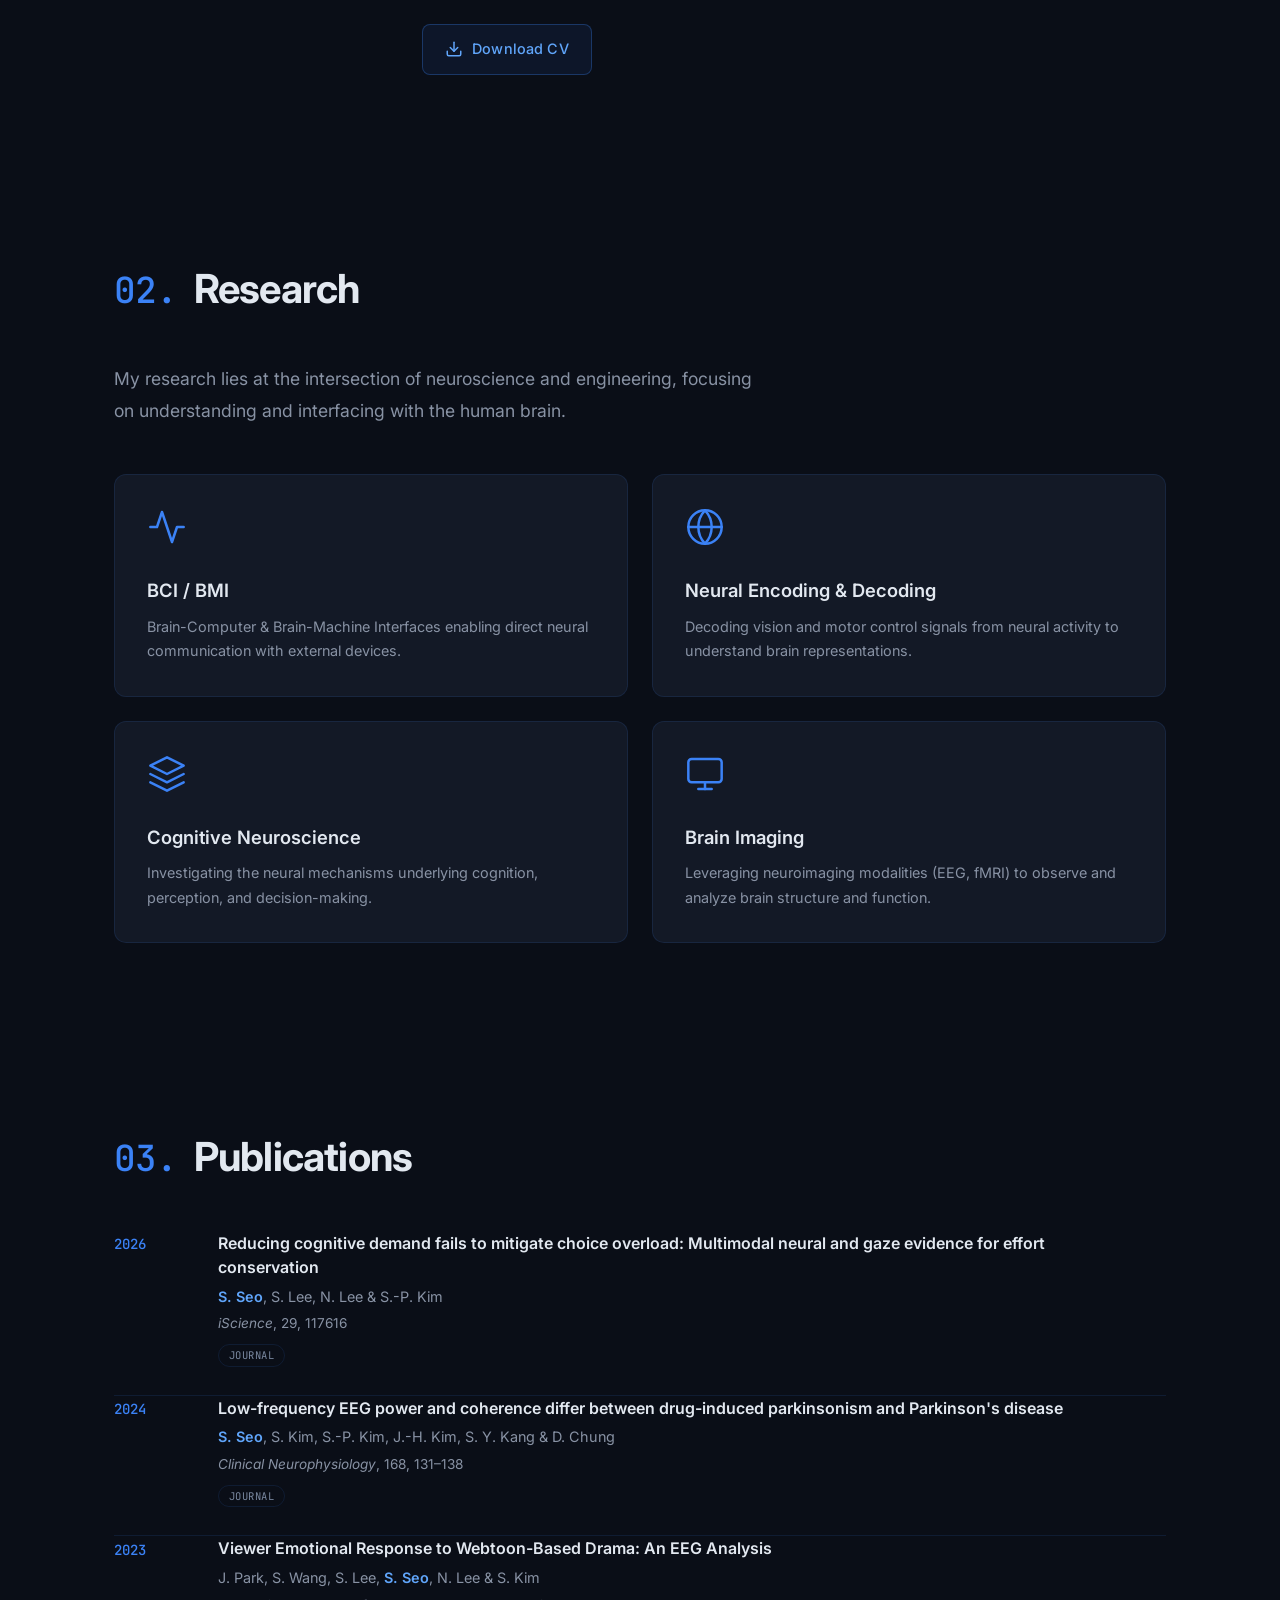
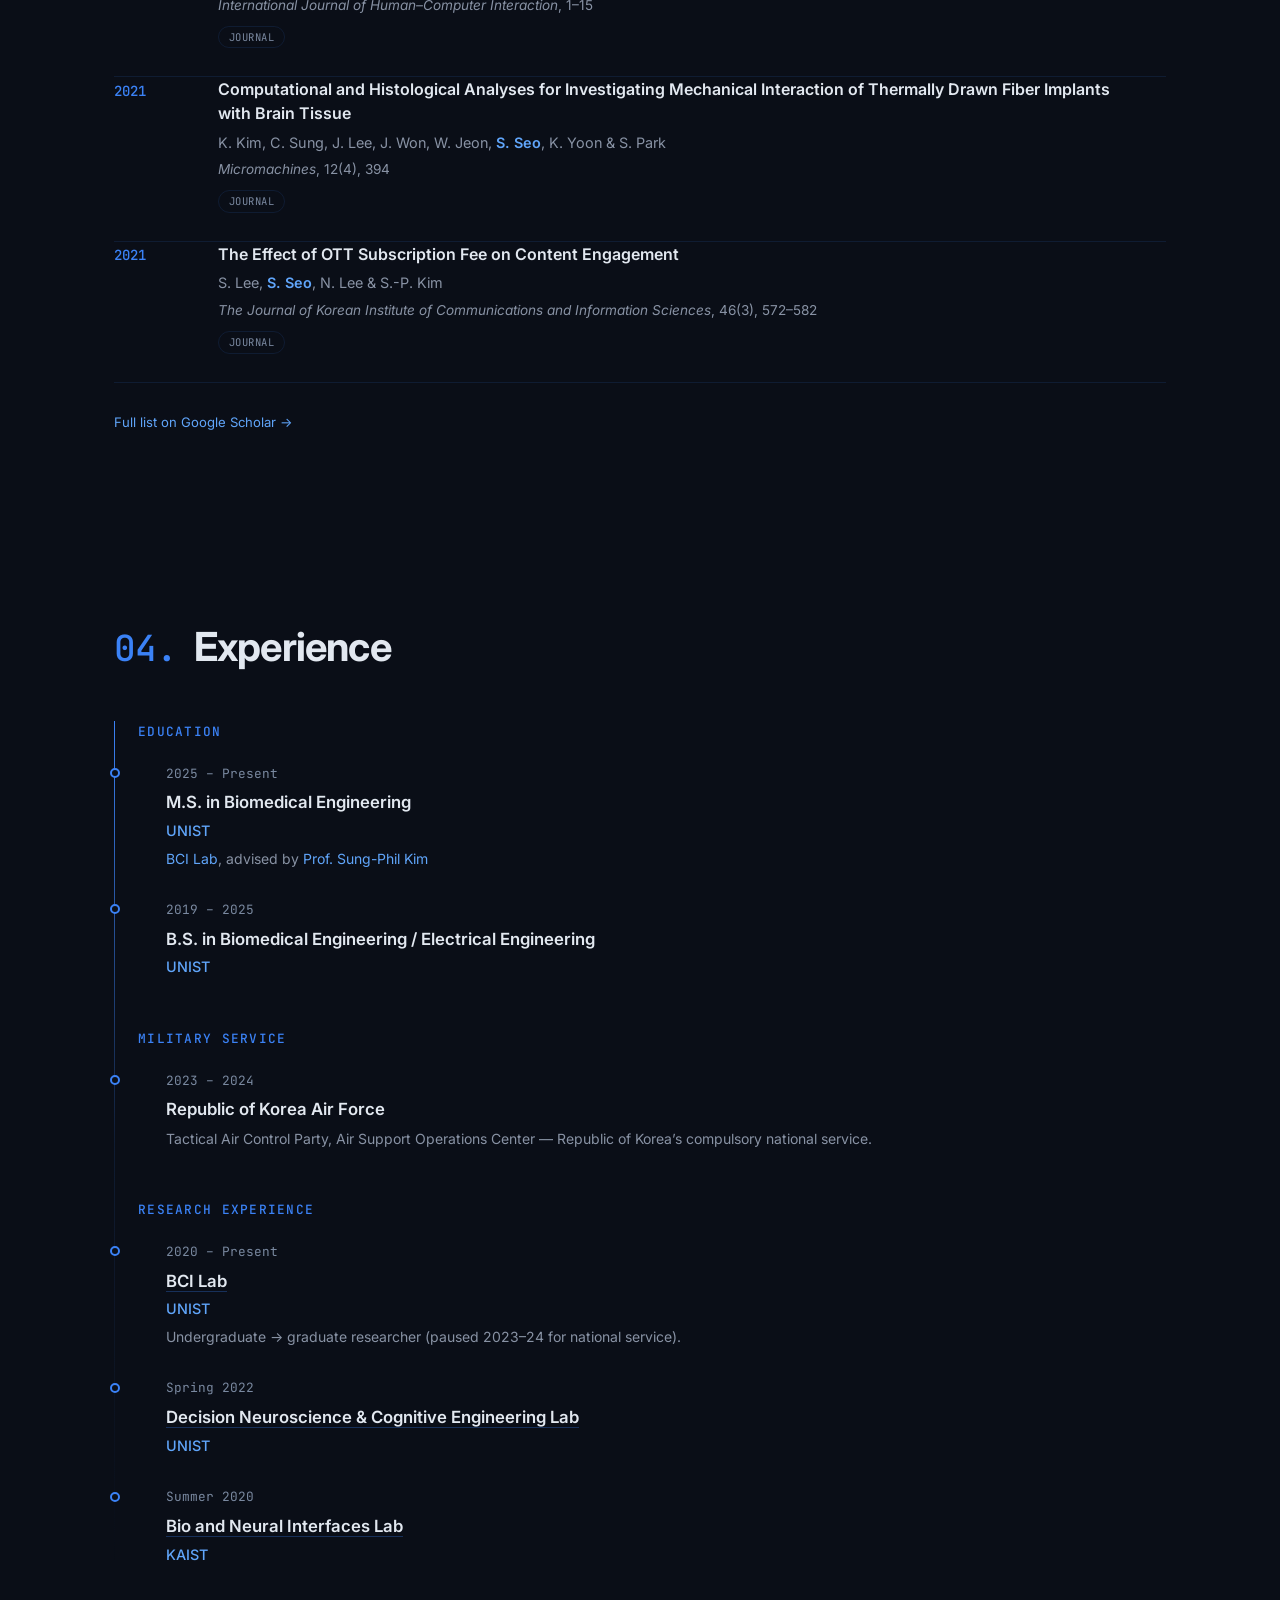
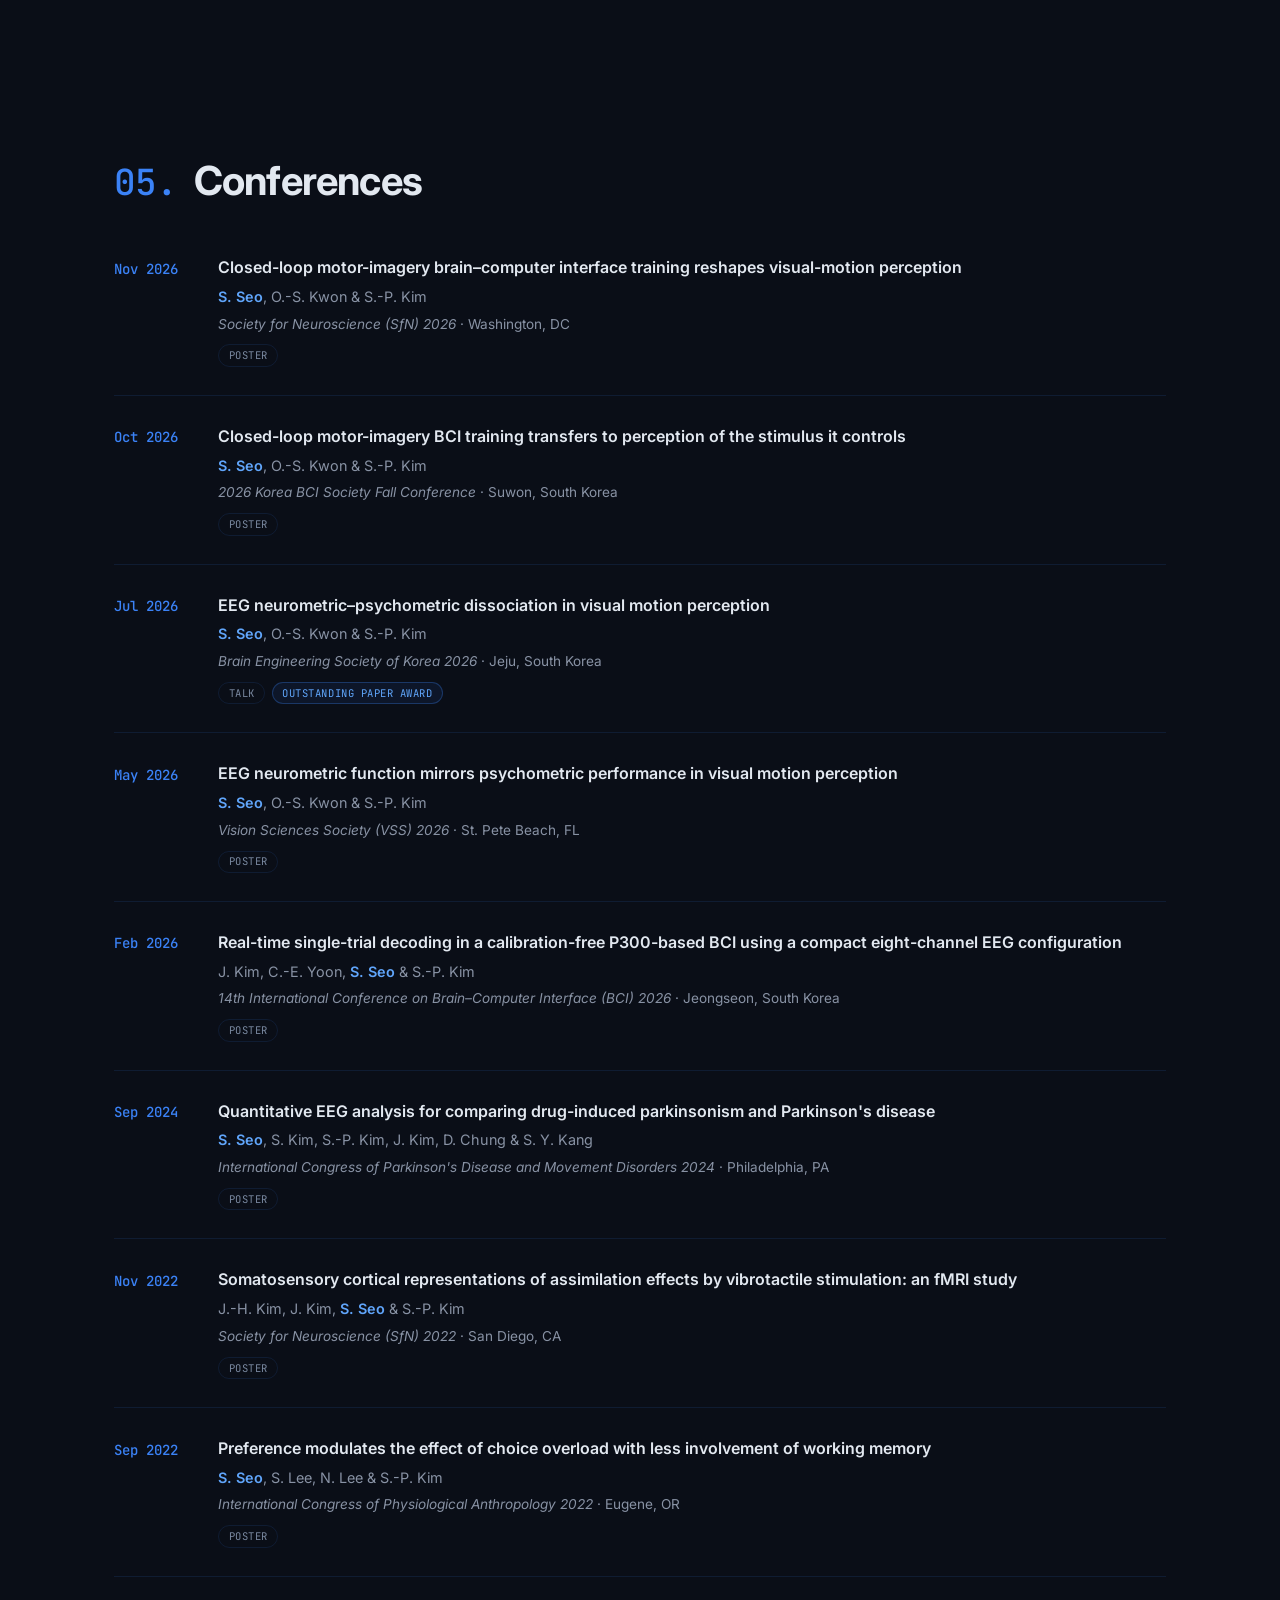
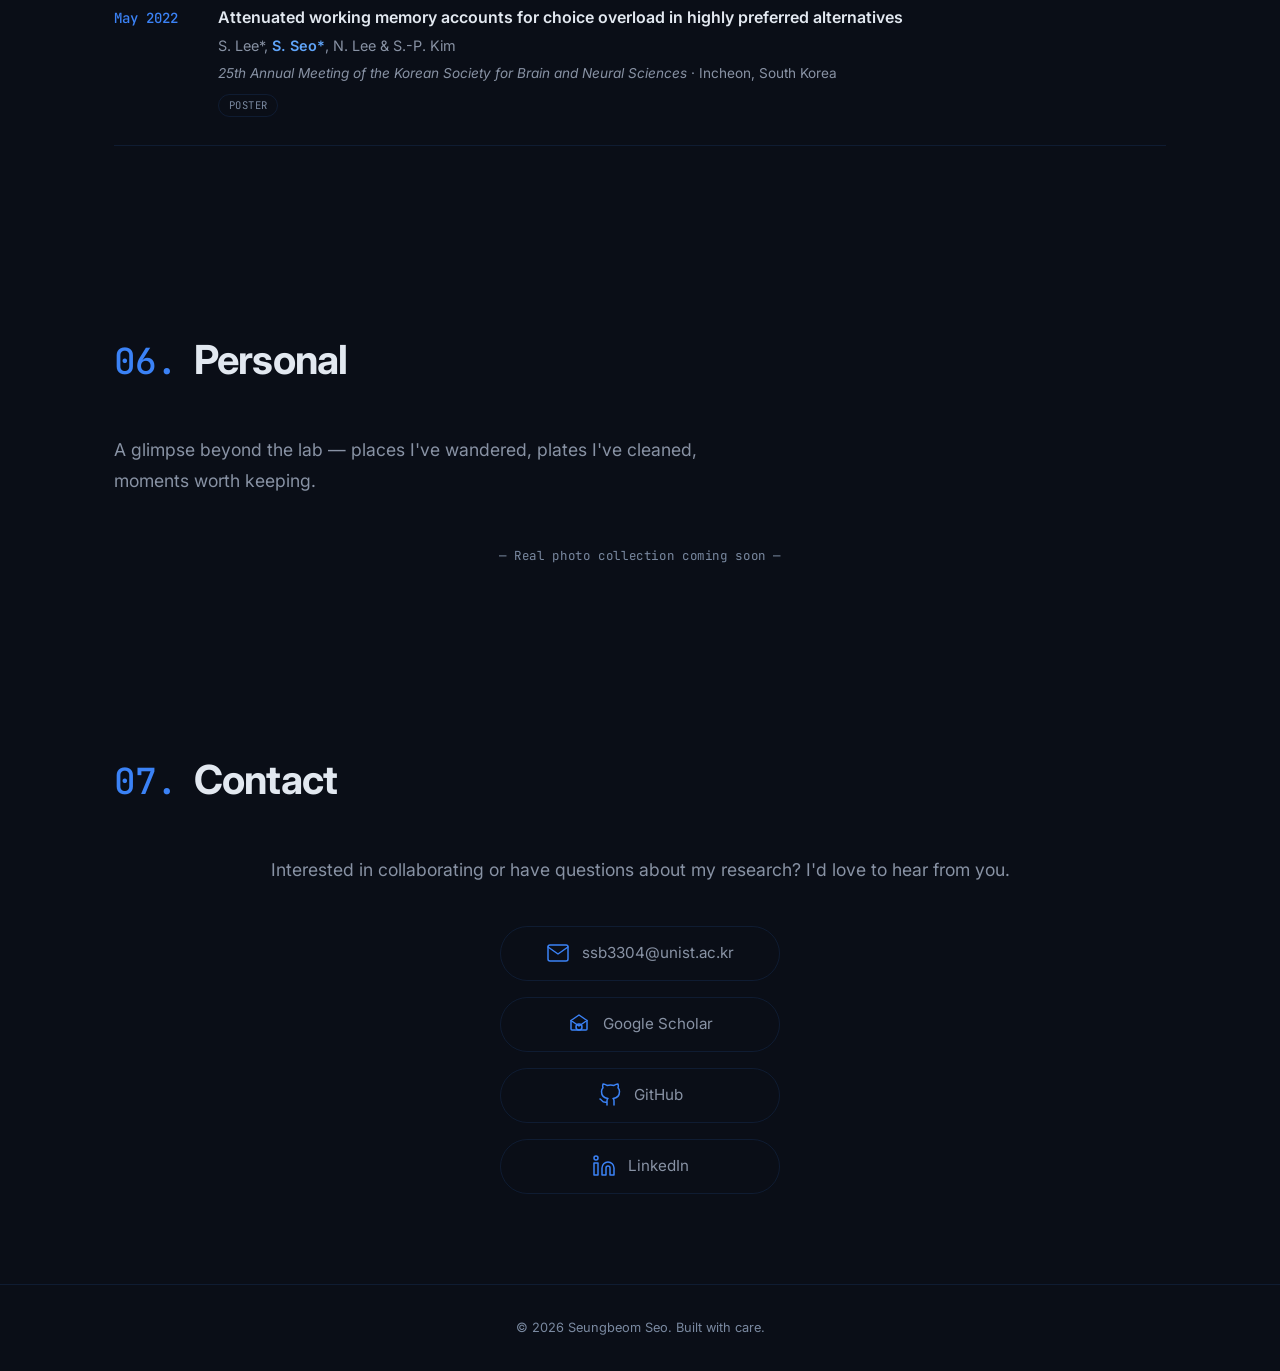
==== commit 21f07609: "Light theme refinements: switch-style toggle, cutout portrait, bluer glow - Toggle is now an iOS-sty" ====
--- a/docs/index.html
+++ b/docs/index.html
@@ -112,11 +112,18 @@
         <li><a href="#contact">Contact</a></li>
       </ul>
       <div class="nav__actions">
-        <!-- Shows the sun on the dark theme (action: go light) and the moon on
-             the light theme; the aria-label is kept in sync by main.js. -->
-        <button class="theme-toggle" id="theme-toggle" type="button" aria-label="Switch to light theme">
-          <svg class="theme-toggle__icon theme-toggle__icon--sun" width="20" height="20" viewBox="0 0 24 24" fill="none" stroke="currentColor" stroke-width="2" stroke-linecap="round" stroke-linejoin="round" aria-hidden="true"><circle cx="12" cy="12" r="4"/><path d="M12 2v2M12 20v2M4.93 4.93l1.41 1.41M17.66 17.66l1.41 1.41M2 12h2M20 12h2M4.93 19.07l1.41-1.41M17.66 6.34l1.41-1.41"/></svg>
-          <svg class="theme-toggle__icon theme-toggle__icon--moon" width="20" height="20" viewBox="0 0 24 24" fill="none" stroke="currentColor" stroke-width="2" stroke-linecap="round" stroke-linejoin="round" aria-hidden="true"><path d="M21 12.79A9 9 0 1 1 11.21 3 7 7 0 0 0 21 12.79z"/></svg>
+        <!-- iOS-style switch: moon at the left end, sun at the right end, and a
+             knob that slides onto the active side carrying its icon. Exposed as
+             a switch (aria-checked = light on); main.js keeps it in sync. -->
+        <button class="theme-toggle" id="theme-toggle" type="button" role="switch" aria-checked="false" aria-label="Light theme">
+          <span class="theme-toggle__track" aria-hidden="true">
+            <svg class="theme-toggle__icon" viewBox="0 0 24 24" fill="none" stroke="currentColor" stroke-width="2.4" stroke-linecap="round" stroke-linejoin="round"><path d="M21 12.79A9 9 0 1 1 11.21 3 7 7 0 0 0 21 12.79z"/></svg>
+            <svg class="theme-toggle__icon" viewBox="0 0 24 24" fill="none" stroke="currentColor" stroke-width="2.4" stroke-linecap="round" stroke-linejoin="round"><circle cx="12" cy="12" r="4"/><path d="M12 2v2M12 20v2M4.93 4.93l1.41 1.41M17.66 17.66l1.41 1.41M2 12h2M20 12h2M4.93 19.07l1.41-1.41M17.66 6.34l1.41-1.41"/></svg>
+            <span class="theme-toggle__knob">
+              <svg class="theme-toggle__knob-icon theme-toggle__knob-icon--moon" viewBox="0 0 24 24" fill="none" stroke="currentColor" stroke-width="2.6" stroke-linecap="round" stroke-linejoin="round"><path d="M21 12.79A9 9 0 1 1 11.21 3 7 7 0 0 0 21 12.79z"/></svg>
+              <svg class="theme-toggle__knob-icon theme-toggle__knob-icon--sun" viewBox="0 0 24 24" fill="none" stroke="currentColor" stroke-width="2.6" stroke-linecap="round" stroke-linejoin="round"><circle cx="12" cy="12" r="4"/><path d="M12 2v2M12 20v2M4.93 4.93l1.41 1.41M17.66 17.66l1.41 1.41M2 12h2M20 12h2M4.93 19.07l1.41-1.41M17.66 6.34l1.41-1.41"/></svg>
+            </span>
+          </span>
         </button>
         <button class="nav__hamburger" id="hamburger" aria-label="Toggle menu" aria-controls="nav-links" aria-expanded="false">
           <span></span><span></span><span></span>
@@ -176,7 +183,12 @@
       <div class="about__grid">
         <div class="about__photo reveal">
           <div class="about__photo-frame">
-            <img src="images/profile.png" alt="Seungbeom Seo" class="about__photo-img">
+            <!-- Two renditions of the same portrait: the navy studio backdrop
+                 dissolves into the dark page; the transparent cutout sits on
+                 the light page (CSS swaps them, only one is in the
+                 accessibility tree). -->
+            <img src="images/profile.png" alt="Seungbeom Seo" class="about__photo-img about__photo-img--dark">
+            <img src="images/profile-cutout.png" alt="Seungbeom Seo" class="about__photo-img about__photo-img--light">
           </div>
         </div>
         <div class="about__text reveal">
--- a/docs/css/style.css
+++ b/docs/css/style.css
@@ -131,11 +131,11 @@
   --selection-bg: #1d4ed8;
   --selection-fg: #fff;
 
-  /* Cursor glow: multiply darkens a light ground into a faint blue wash
-     (screen would be invisible on white). Kept at a whisper so it never
-     reads as a gray smudge and small accent text under it stays AA. */
-  --glow-color: rgba(37, 99, 235, 0.05);
-  --glow-blend: multiply;
+  /* Cursor glow: a clearly blue pool (normal blend keeps the hue instead of
+     graying it like multiply). 0.20 is the strongest value at which muted
+     text directly under the center still reads at 4.5:1. */
+  --glow-color: rgba(96, 165, 250, 0.20);
+  --glow-blend: normal;
   /* (no --photo-glow overrides: the light portrait has no glow, see below) */
 
   /* Deeper blues: main.js bakes the alphas (dots 0.1-0.6, lines 0.15) */
@@ -390,37 +390,89 @@
   margin-left: 1.1rem;
 }
 
+/* iOS-style switch: moon at the left end, sun at the right end, a blue knob
+   sliding onto the active side and carrying its icon, so both themes are
+   visible at a glance. The button is 44px tall for the tap target; the
+   visible track is 50x26. */
 .theme-toggle {
   position: relative;
   /* Above the open mobile drawer, like the hamburger, so it stays usable */
   z-index: 10002;
   display: inline-flex;
   align-items: center;
+  height: 44px;
+  padding: 0 3px;
+  border: none;
+  border-radius: 999px;
+  background: none;
+  cursor: pointer;
+  -webkit-tap-highlight-color: transparent;
+}
+
+.theme-toggle__track {
+  position: relative;
+  display: flex;
+  align-items: center;
+  justify-content: space-between;
+  width: 50px;
+  height: 26px;
+  padding: 0 6px;
+  border-radius: 999px;
+  background: var(--accent-subtle);
+  border: 1px solid var(--border-hover);
+  color: var(--text-muted);
+  transition: border-color 0.25s var(--ease-out), color 0.25s var(--ease-out);
+}
+
+.theme-toggle__icon,
+.theme-toggle__knob-icon {
+  display: block;
+  width: 12px;
+  height: 12px;
+}
+
+.theme-toggle__knob {
+  position: absolute;
+  top: 2px;
+  left: 2px;
+  width: 20px;
+  height: 20px;
+  border-radius: 50%;
+  display: flex;
+  align-items: center;
   justify-content: center;
-  width: 44px;
-  height: 44px;
-  border-radius: 50%;
-  border: 1px solid transparent;
-  background: none;
-  color: var(--text-secondary);
-  cursor: pointer;
-  transition: color 0.25s var(--ease-out), background 0.25s var(--ease-out),
-              border-color 0.25s var(--ease-out);
-}
-
-/* Hover only on real hover devices (a filled circle would otherwise stay lit
-   after a tap); keyboard focus gets the same treatment. */
+  background: var(--accent);
+  color: #fff;
+  box-shadow: 0 1px 3px rgba(0, 0, 0, 0.35);
+  transition: transform 0.3s var(--ease-spring), background 0.25s var(--ease-out);
+}
+
+/* Travel = 48px inner width - 20px knob - 2px inset on each side */
+[data-theme="light"] .theme-toggle__knob {
+  transform: translateX(24px);
+}
+
+.theme-toggle__knob-icon--sun { display: none; }
+[data-theme="light"] .theme-toggle__knob-icon--moon { display: none; }
+[data-theme="light"] .theme-toggle__knob-icon--sun { display: block; }
+
+/* Hover only on real hover devices (would otherwise stay lit after a tap) */
 @media (hover: hover) {
-  .theme-toggle:hover {
-    color: var(--text-primary);
-    background: var(--accent-subtle);
-    border-color: var(--border);
-  }
-}
-
+  .theme-toggle:hover .theme-toggle__track {
+    border-color: var(--accent);
+    color: var(--text-secondary);
+  }
+}
+
+/* Ring around the visible track, not the taller invisible button box */
 .theme-toggle:focus-visible {
-  color: var(--text-primary);
-  background: var(--accent-subtle);
+  outline: none;
+}
+
+.theme-toggle:focus-visible .theme-toggle__track {
+  outline: 2px solid var(--accent-bright);
+  outline-offset: 3px;
+  border-color: var(--accent);
 }
 
 /* Without main.js the button is dead — hide it (the .js class is set in <head>) */
@@ -447,37 +499,11 @@
   white-space: nowrap;
 }
 
-.theme-toggle__icon {
-  display: block;
-  /* 2.4 at 18px ≈ 1.8px strokes, close to the hamburger's 2px bars */
-  stroke-width: 2.4;
-}
-
-/* Next to the hamburger the icon rests in the same color as its bars */
-@media (max-width: 768px) {
-  .theme-toggle {
-    color: var(--text-primary);
-  }
-}
-
-/* Sun shows on dark (action: go light); moon shows on light */
-.theme-toggle__icon--moon {
-  display: none;
-}
-
-[data-theme="light"] .theme-toggle__icon--sun {
-  display: none;
-}
-
-[data-theme="light"] .theme-toggle__icon--moon {
-  display: block;
-}
-
 /* Crossfade colors for the 400ms after a switch (class set by main.js).
    !important so component transitions that only animate transform/opacity
    still fade their colors during the swap. */
 .theme-switching,
-.theme-switching *:not(.reveal):not(.nav__links):not(.nav__hamburger span):not(.nav__backdrop):not(.back-to-top),
+.theme-switching *:not(.reveal):not(.nav__links):not(.nav__hamburger span):not(.nav__backdrop):not(.back-to-top):not(.theme-toggle__knob),
 .theme-switching *::before,
 .theme-switching *::after {
   /* The excluded elements animate opacity/transform (reveals, drawer slide,
@@ -768,22 +794,34 @@
   filter: drop-shadow(0 0 40px var(--photo-glow-hover));
 }
 
-/* Light theme: the portrait has a navy studio backdrop baked into the PNG,
-   so the edge fade would leave a dark smudge on a light page. Show it as a
-   mounted portrait card on the same elevation system as the other cards:
-   14px radius, the light card shadow plus a hairline, heavier on hover. */
+/* Two renditions: profile.png (navy backdrop, dissolves into the dark page)
+   and profile-cutout.png (transparent background) for the light theme. */
+.about__photo-img--light {
+  display: none;
+}
+
+[data-theme="light"] .about__photo-img--dark {
+  display: none;
+}
+
+[data-theme="light"] .about__photo-img--light {
+  display: block;
+  /* The cutout is narrower than the frame: fit it whole instead of cropping */
+  object-fit: contain;
+  object-position: center bottom;
+}
+
+/* Light theme: the cutout sits directly on the page. drop-shadow follows the
+   alpha (a box-shadow would draw a rectangle), and a short bottom fade lets
+   the shirt dissolve instead of ending on the frame's straight edge. */
 [data-theme="light"] .about__photo-img {
-  -webkit-mask-image: none;
-  mask-image: none;
-  border-radius: 14px;
-  filter: none;
-  box-shadow: var(--shadow-card), 0 0 0 1px rgba(15, 23, 42, 0.06);
-  transition: transform 0.6s var(--ease-out), box-shadow 0.4s ease;
+  -webkit-mask-image: linear-gradient(to bottom, #000 78%, transparent 100%);
+  mask-image: linear-gradient(to bottom, #000 78%, transparent 100%);
+  filter: drop-shadow(0 10px 22px rgba(15, 23, 42, 0.16));
 }
 
 [data-theme="light"] .about__photo-frame:hover .about__photo-img {
-  filter: none;
-  box-shadow: var(--shadow-card-heavy), 0 0 0 1px rgba(15, 23, 42, 0.06);
+  filter: drop-shadow(0 14px 30px rgba(15, 23, 42, 0.22)) drop-shadow(0 0 24px var(--accent-glow));
 }
 
 .about__text {
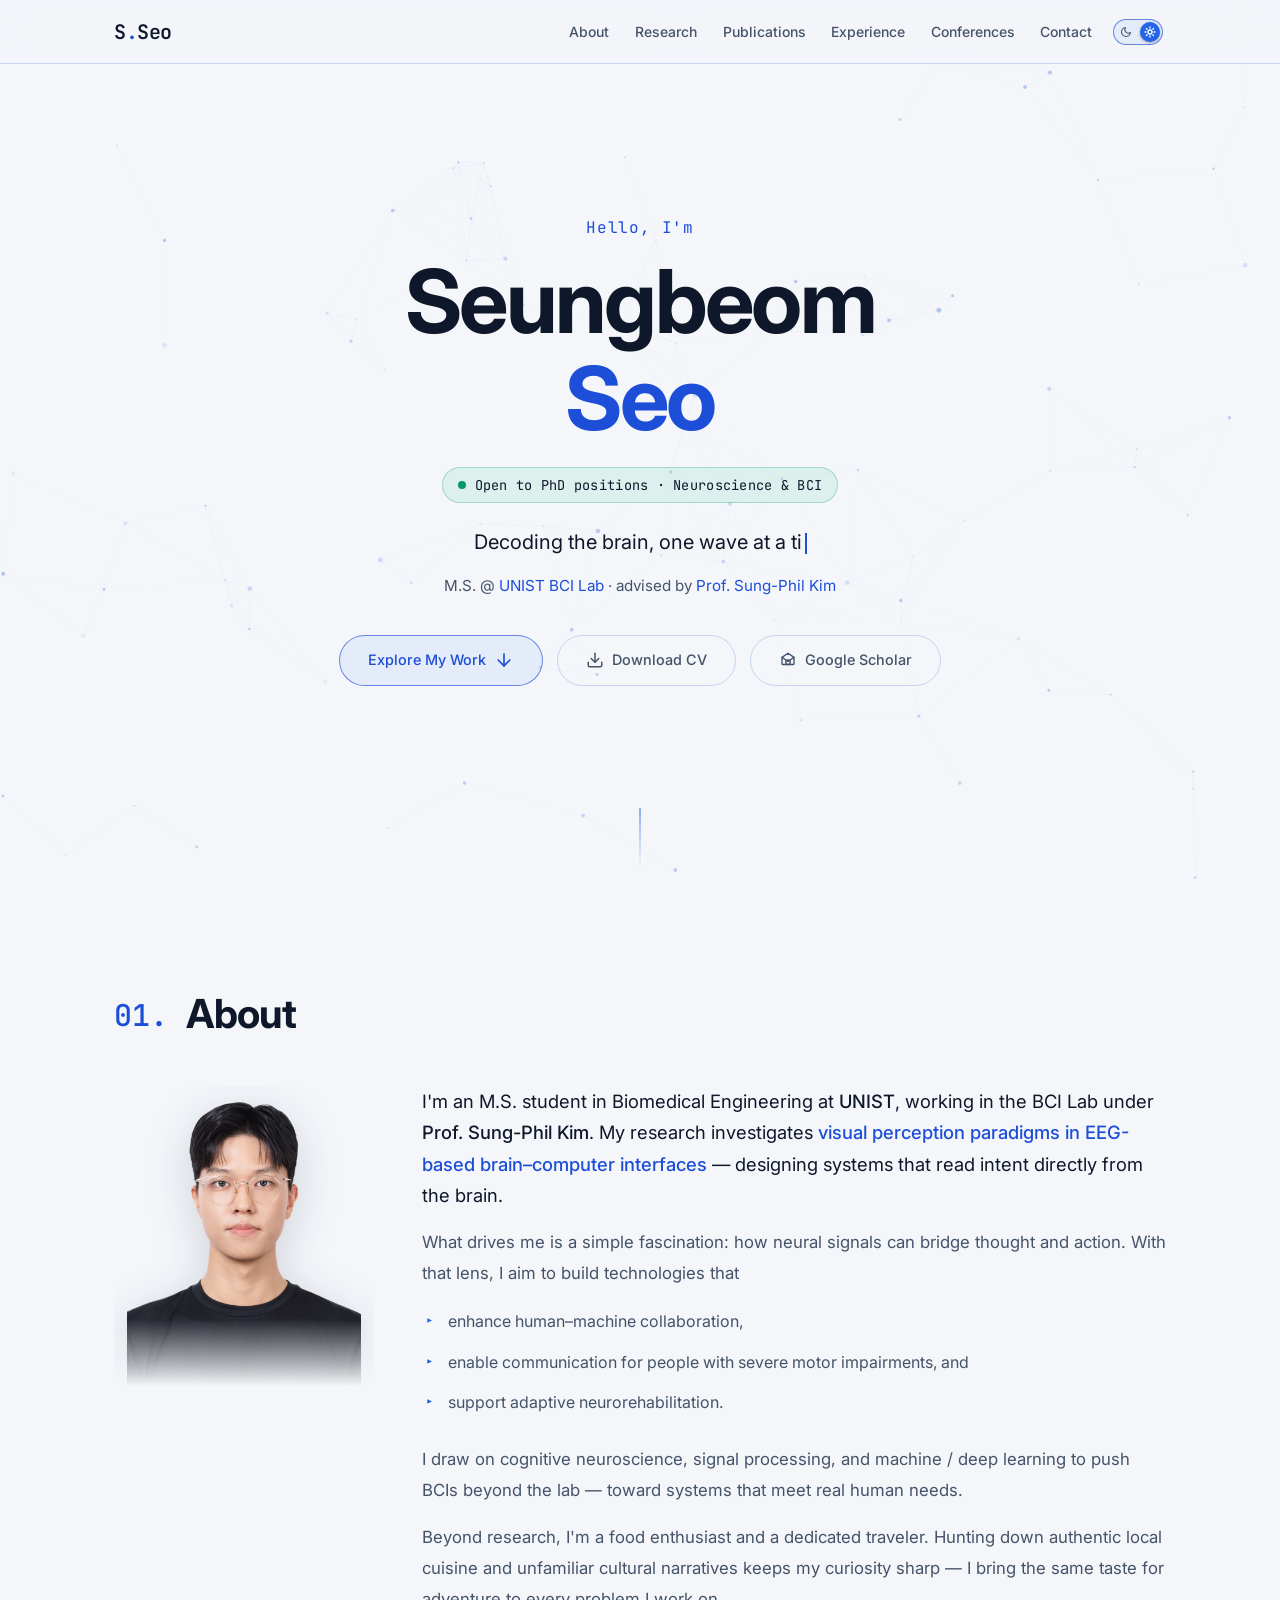
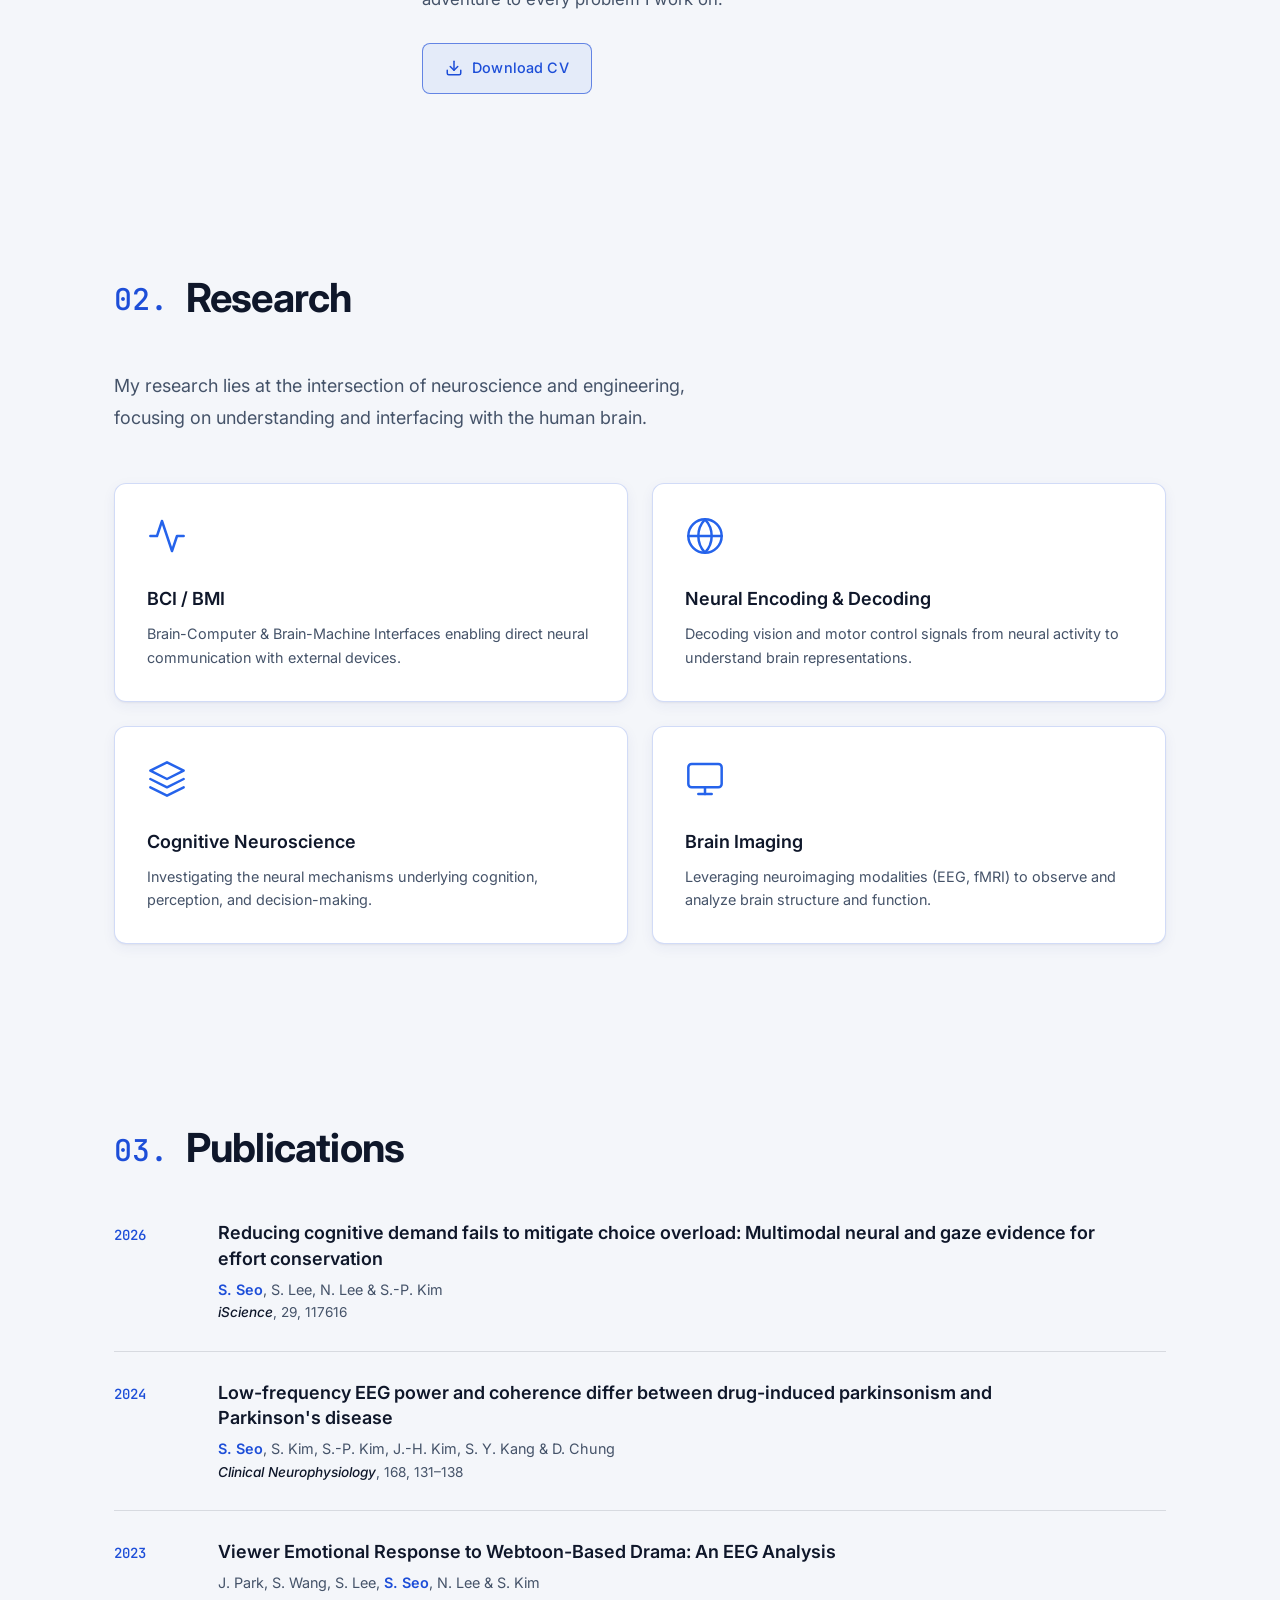
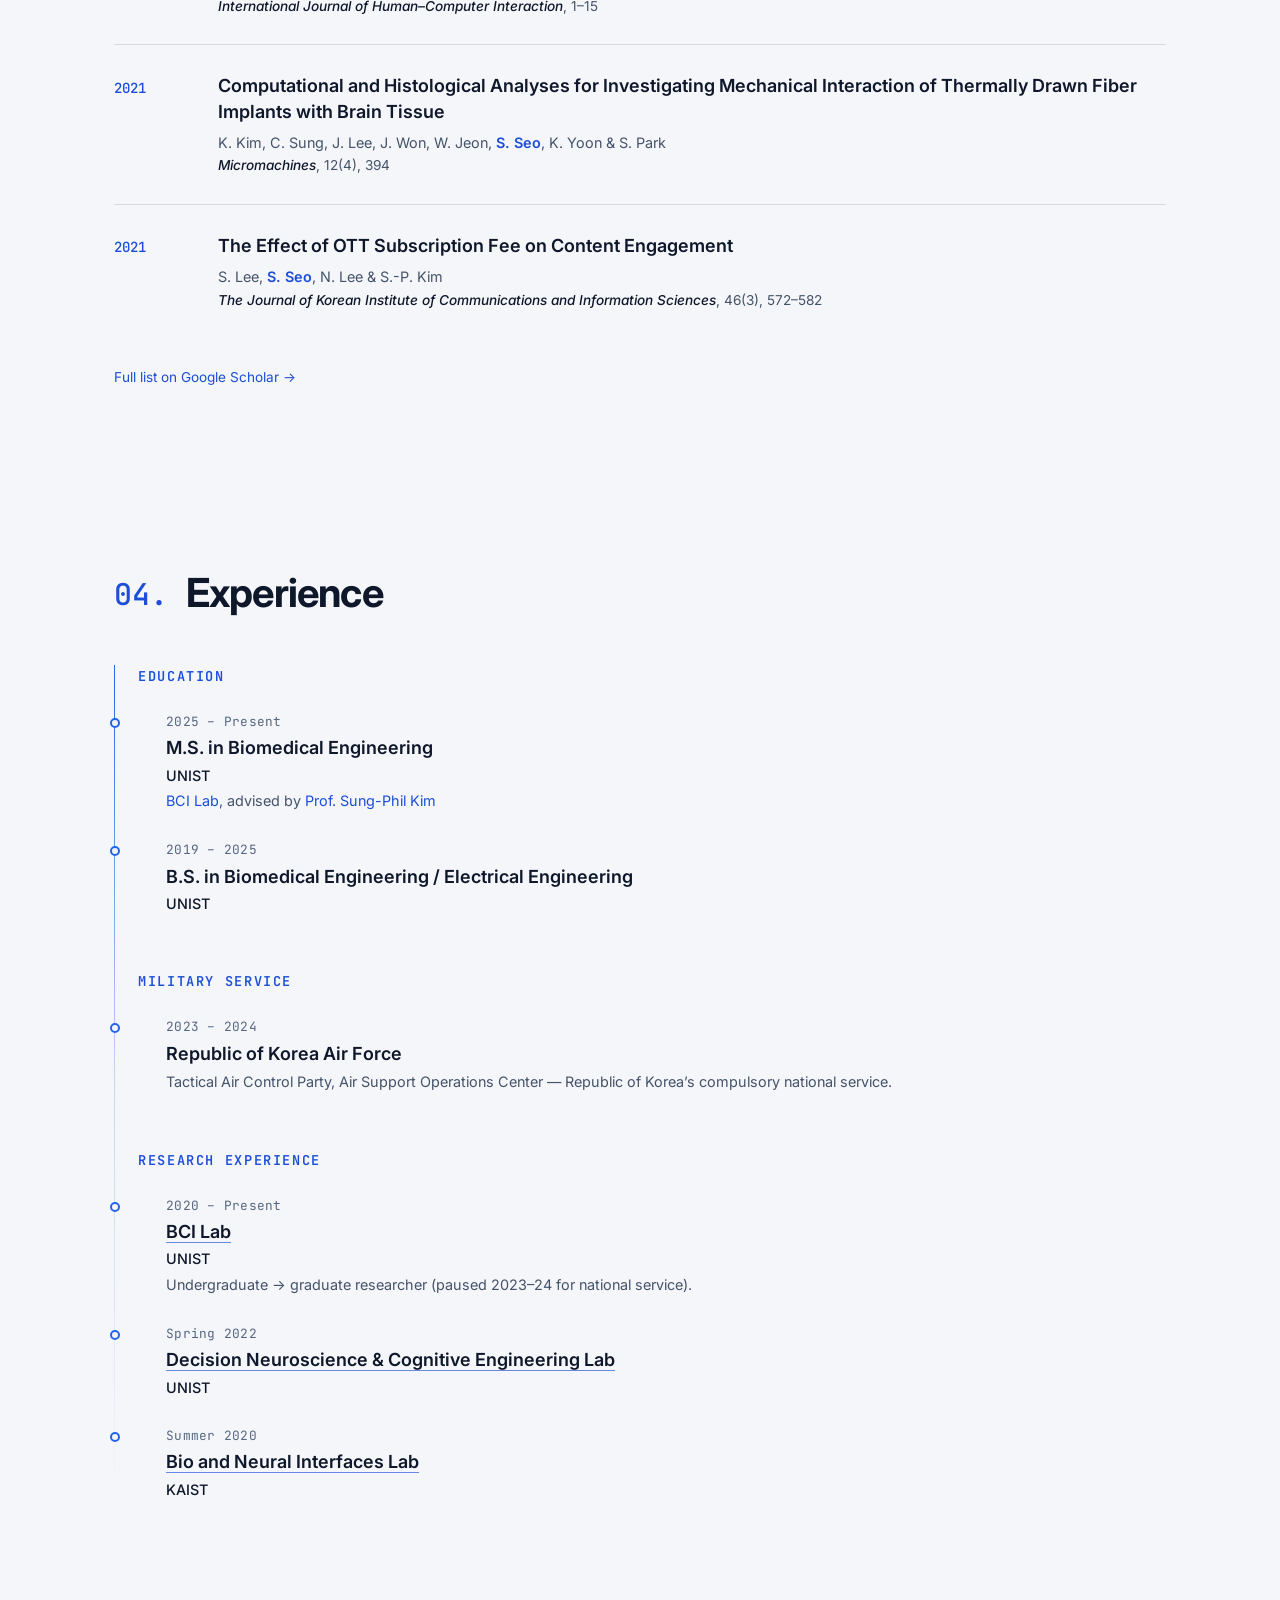
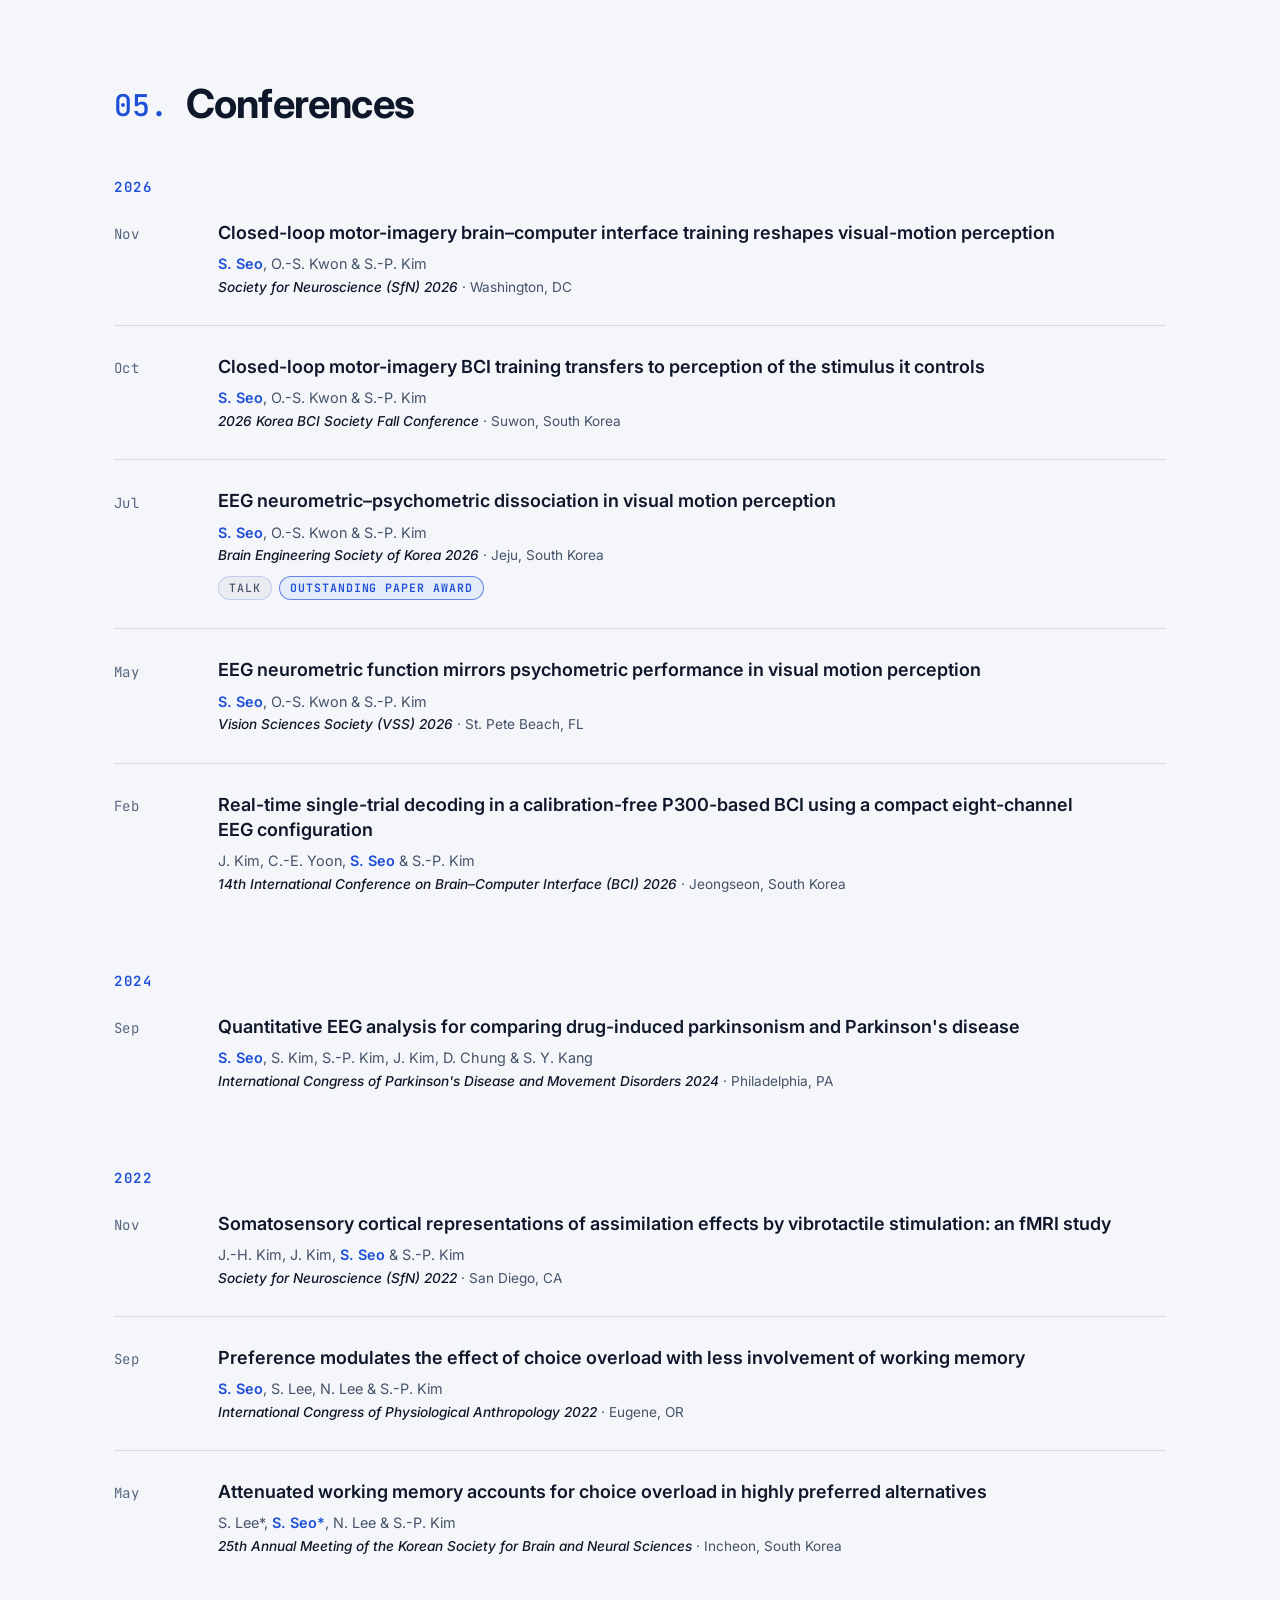
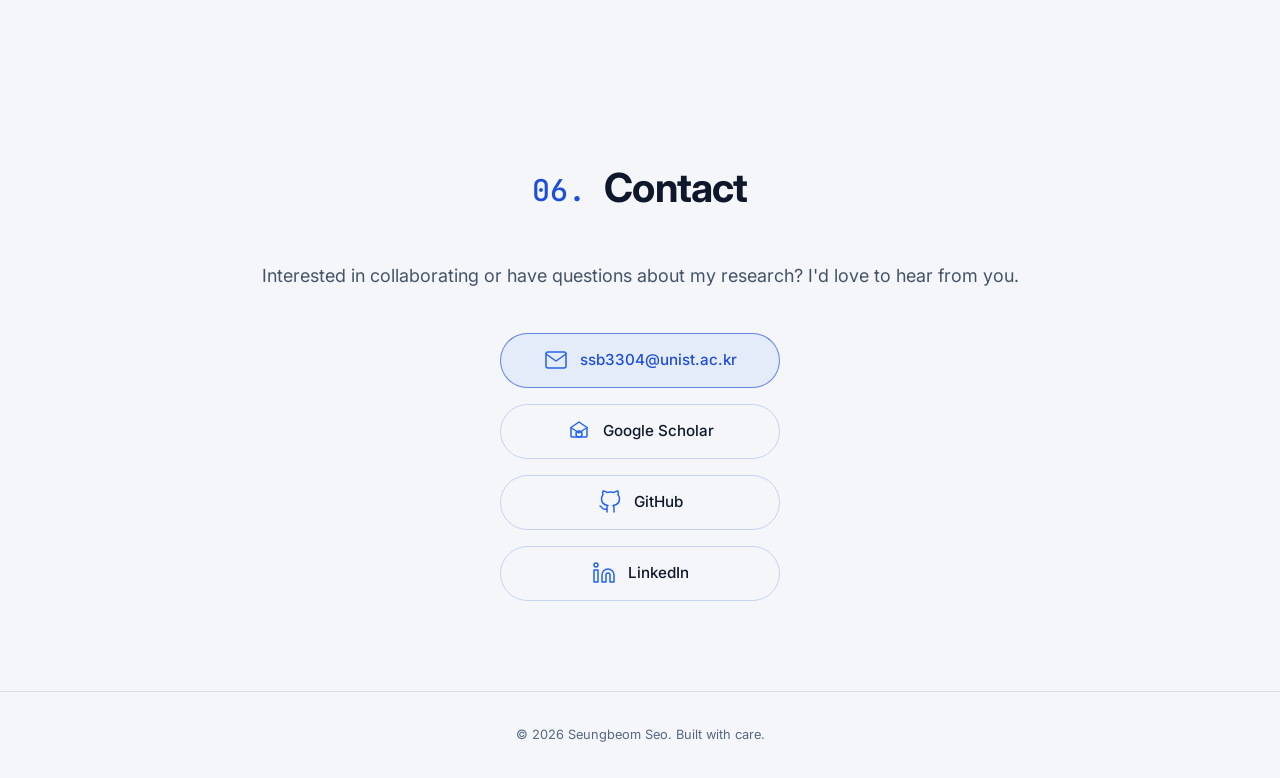
==== commit 0f510a8e: "Apply the visual-hierarchy plan; light theme becomes the default Hierarchy (P1-P3 of the 2026-09-28 " ====
--- a/docs/index.html
+++ b/docs/index.html
@@ -1,26 +1,24 @@
 <!DOCTYPE html>
-<html lang="en">
+<html lang="en" data-theme="light">
 <head>
   <meta charset="UTF-8">
   <meta name="viewport" content="width=device-width, initial-scale=1.0">
-  <meta name="theme-color" content="#0a0e17">
+  <meta name="theme-color" content="#f4f6fa">
   <!-- Set .js early so reveal-hidden state applies only when JS can restore it -->
   <script>
     document.documentElement.classList.add('js');
-    // Theme bootstrap: apply a saved light preference BEFORE the stylesheet
-    // paints so there is no flash of the dark theme. Default is dark (no
-    // attribute); anything other than a stored 'light' means dark. The
-    // theme-color meta above is switched here as well so mobile browser
-    // chrome does not flash dark on a light-theme load (#f4f6fa = light
-    // --bg-primary in style.css).
+    // Theme bootstrap: LIGHT is the default (data-theme="light" ships in the
+    // markup, so it holds even without JS). A saved 'dark' choice is applied
+    // BEFORE the stylesheet paints so there is no flash of the light theme;
+    // the theme-color meta above follows (#0a0e17 = dark --bg-primary).
     (function () {
       try {
-        if (localStorage.getItem('theme') === 'light') {
-          document.documentElement.setAttribute('data-theme', 'light');
+        if (localStorage.getItem('theme') === 'dark') {
+          document.documentElement.removeAttribute('data-theme');
           var m = document.querySelector('meta[name="theme-color"]');
-          if (m) m.setAttribute('content', '#f4f6fa');
+          if (m) m.setAttribute('content', '#0a0e17');
         }
-      } catch (e) { /* storage blocked: stay dark */ }
+      } catch (e) { /* storage blocked: stay light */ }
     })();
   </script>
   <title>Seungbeom Seo — Neuroscience &amp; BCI Researcher</title>
@@ -57,8 +55,8 @@
 
   <link rel="preconnect" href="https://fonts.googleapis.com">
   <link rel="preconnect" href="https://fonts.gstatic.com" crossorigin>
-  <link href="https://fonts.googleapis.com/css2?family=Inter:wght@300;400;500;600;700&family=JetBrains+Mono:wght@400;500&display=swap" rel="stylesheet">
-  <link rel="stylesheet" href="css/style.css?v=7">
+  <link href="https://fonts.googleapis.com/css2?family=Inter:ital,wght@0,300;0,400;0,500;0,600;0,700;1,400;1,500&family=JetBrains+Mono:wght@400;500&display=swap" rel="stylesheet">
+  <link rel="stylesheet" href="css/style.css?v=8">
 
   <script type="application/ld+json">
   {
@@ -108,14 +106,16 @@
         <li><a href="#publications">Publications</a></li>
         <li><a href="#experience">Experience</a></li>
         <li><a href="#conferences">Conferences</a></li>
+        <!-- Personal is hidden until real photos land (the section carries the hidden attribute)
         <li><a href="#personal">Personal</a></li>
+        -->
         <li><a href="#contact">Contact</a></li>
       </ul>
       <div class="nav__actions">
         <!-- iOS-style switch: moon at the left end, sun at the right end, and a
              knob that slides onto the active side carrying its icon. Exposed as
              a switch (aria-checked = light on); main.js keeps it in sync. -->
-        <button class="theme-toggle" id="theme-toggle" type="button" role="switch" aria-checked="false" aria-label="Light theme">
+        <button class="theme-toggle" id="theme-toggle" type="button" role="switch" aria-checked="true" aria-label="Light theme">
           <span class="theme-toggle__track" aria-hidden="true">
             <svg class="theme-toggle__icon" viewBox="0 0 24 24" fill="none" stroke="currentColor" stroke-width="2.4" stroke-linecap="round" stroke-linejoin="round"><path d="M21 12.79A9 9 0 1 1 11.21 3 7 7 0 0 0 21 12.79z"/></svg>
             <svg class="theme-toggle__icon" viewBox="0 0 24 24" fill="none" stroke="currentColor" stroke-width="2.4" stroke-linecap="round" stroke-linejoin="round"><circle cx="12" cy="12" r="4"/><path d="M12 2v2M12 20v2M4.93 4.93l1.41 1.41M17.66 17.66l1.41 1.41M2 12h2M20 12h2M4.93 19.07l1.41-1.41M17.66 6.34l1.41-1.41"/></svg>
@@ -147,7 +147,7 @@
       </h1>
       <p class="hero__status reveal">
         <span class="hero__status-dot" aria-hidden="true"></span>
-        Open to PhD positions &middot; Neuroscience&nbsp;&amp;&nbsp;BCI
+        Open to PhD positions&nbsp;&middot; Neuroscience&nbsp;&amp;&nbsp;BCI
       </p>
       <p class="hero__subtitle reveal">Decoding the brain, one wave at a time.</p>
       <p class="hero__affiliation reveal">
@@ -197,12 +197,12 @@
           </p>
           <p>What drives me is a simple fascination: how neural signals can bridge thought and action. With that lens, I aim to build technologies that</p>
           <ul class="about__goals">
-            <li>enhance <strong>human&ndash;machine collaboration</strong>,</li>
-            <li>enable <strong>communication for people with severe motor impairments</strong>, and</li>
-            <li>support <strong>adaptive neurorehabilitation</strong>.</li>
+            <li>enhance human&ndash;machine collaboration,</li>
+            <li>enable communication for people with severe motor impairments, and</li>
+            <li>support adaptive neurorehabilitation.</li>
           </ul>
           <p>
-            I draw on <strong>cognitive neuroscience</strong>, <strong>signal processing</strong>, and <strong>machine / deep learning</strong> to push BCIs beyond the lab &mdash; toward systems that meet real human needs.
+            I draw on cognitive neuroscience, signal processing, and machine / deep learning to push BCIs beyond the lab &mdash; toward systems that meet real human needs.
           </p>
           <p>
             Beyond research, I'm a food enthusiast and a dedicated traveler. Hunting down authentic local cuisine and unfamiliar cultural narratives keeps my curiosity sharp &mdash; I bring the same taste for adventure to every problem I work on.
@@ -273,10 +273,7 @@
             <div class="pub__details">
               <h3 class="pub__title">Reducing cognitive demand fails to mitigate choice overload: Multimodal neural and gaze evidence for effort conservation</h3>
               <p class="pub__authors"><strong>S. Seo</strong>, S. Lee, N. Lee &amp; S.-P. Kim</p>
-              <p class="pub__venue"><em>iScience</em>, 29, 117616</p>
-              <div class="pub__badges">
-                <span class="pub__type">Journal</span>
-              </div>
+              <p class="pub__venue"><cite>iScience</cite>, 29, 117616</p>
             </div>
             <span class="pub__arrow" aria-hidden="true">
               <svg width="18" height="18" viewBox="0 0 24 24" fill="none" stroke="currentColor" stroke-width="2" stroke-linecap="round" stroke-linejoin="round"><line x1="7" y1="17" x2="17" y2="7"/><polyline points="7 7 17 7 17 17"/></svg>
@@ -289,10 +286,7 @@
             <div class="pub__details">
               <h3 class="pub__title">Low-frequency EEG power and coherence differ between drug-induced parkinsonism and Parkinson's disease</h3>
               <p class="pub__authors"><strong>S. Seo</strong>, S. Kim, S.-P. Kim, J.-H. Kim, S. Y. Kang &amp; D. Chung</p>
-              <p class="pub__venue"><em>Clinical Neurophysiology</em>, 168, 131&ndash;138</p>
-              <div class="pub__badges">
-                <span class="pub__type">Journal</span>
-              </div>
+              <p class="pub__venue"><cite>Clinical Neurophysiology</cite>, 168, 131&ndash;138</p>
             </div>
             <span class="pub__arrow" aria-hidden="true">
               <svg width="18" height="18" viewBox="0 0 24 24" fill="none" stroke="currentColor" stroke-width="2" stroke-linecap="round" stroke-linejoin="round"><line x1="7" y1="17" x2="17" y2="7"/><polyline points="7 7 17 7 17 17"/></svg>
@@ -305,10 +299,7 @@
             <div class="pub__details">
               <h3 class="pub__title">Viewer Emotional Response to Webtoon-Based Drama: An EEG Analysis</h3>
               <p class="pub__authors">J. Park, S. Wang, S. Lee, <strong>S. Seo</strong>, N. Lee &amp; S. Kim</p>
-              <p class="pub__venue"><em>International Journal of Human&ndash;Computer Interaction</em>, 1&ndash;15</p>
-              <div class="pub__badges">
-                <span class="pub__type">Journal</span>
-              </div>
+              <p class="pub__venue"><cite>International Journal of Human&ndash;Computer Interaction</cite>, 1&ndash;15</p>
             </div>
             <span class="pub__arrow" aria-hidden="true">
               <svg width="18" height="18" viewBox="0 0 24 24" fill="none" stroke="currentColor" stroke-width="2" stroke-linecap="round" stroke-linejoin="round"><line x1="7" y1="17" x2="17" y2="7"/><polyline points="7 7 17 7 17 17"/></svg>
@@ -321,10 +312,7 @@
             <div class="pub__details">
               <h3 class="pub__title">Computational and Histological Analyses for Investigating Mechanical Interaction of Thermally Drawn Fiber Implants with Brain Tissue</h3>
               <p class="pub__authors">K. Kim, C. Sung, J. Lee, J. Won, W. Jeon, <strong>S. Seo</strong>, K. Yoon &amp; S. Park</p>
-              <p class="pub__venue"><em>Micromachines</em>, 12(4), 394</p>
-              <div class="pub__badges">
-                <span class="pub__type">Journal</span>
-              </div>
+              <p class="pub__venue"><cite>Micromachines</cite>, 12(4), 394</p>
             </div>
             <span class="pub__arrow" aria-hidden="true">
               <svg width="18" height="18" viewBox="0 0 24 24" fill="none" stroke="currentColor" stroke-width="2" stroke-linecap="round" stroke-linejoin="round"><line x1="7" y1="17" x2="17" y2="7"/><polyline points="7 7 17 7 17 17"/></svg>
@@ -337,10 +325,7 @@
             <div class="pub__details">
               <h3 class="pub__title">The Effect of OTT Subscription Fee on Content Engagement</h3>
               <p class="pub__authors">S. Lee, <strong>S. Seo</strong>, N. Lee &amp; S.-P. Kim</p>
-              <p class="pub__venue"><em>The Journal of Korean Institute of Communications and Information Sciences</em>, 46(3), 572&ndash;582</p>
-              <div class="pub__badges">
-                <span class="pub__type">Journal</span>
-              </div>
+              <p class="pub__venue"><cite>The Journal of Korean Institute of Communications and Information Sciences</cite>, 46(3), 572&ndash;582</p>
             </div>
             <span class="pub__arrow" aria-hidden="true">
               <svg width="18" height="18" viewBox="0 0 24 24" fill="none" stroke="currentColor" stroke-width="2" stroke-linecap="round" stroke-linejoin="round"><line x1="7" y1="17" x2="17" y2="7"/><polyline points="7 7 17 7 17 17"/></svg>
@@ -433,40 +418,36 @@
       <h2 class="section__title reveal">
         <span class="section__number" aria-hidden="true">05.</span> Conferences
       </h2>
-      <ol class="conf-list">
-        <li class="reveal">
-          <div class="conf-item">
-            <div class="conf-item__date">Nov 2026</div>
-            <div class="conf-item__details">
-              <h3 class="conf-item__title">Closed-loop motor-imagery brain&ndash;computer interface training reshapes visual-motion perception</h3>
+      <div class="conf-group">
+        <h3 class="conf-group__title">2026</h3>
+        <ol class="conf-list">
+        <li class="reveal">
+          <div class="conf-item">
+            <div class="conf-item__date"><time datetime="2026-11">Nov</time><span class="sr-only"> 2026</span></div>
+            <div class="conf-item__details">
+              <h4 class="conf-item__title">Closed-loop motor-imagery brain&ndash;computer interface training reshapes visual-motion perception</h4>
               <p class="conf-item__authors"><strong>S. Seo</strong>, O.-S. Kwon &amp; S.-P. Kim</p>
-              <p class="conf-item__venue"><em>Society for Neuroscience (SfN) 2026</em> &middot; Washington, DC</p>
-              <div class="pub__badges">
-                <span class="pub__type">Poster</span>
-              </div>
-            </div>
-          </div>
-        </li>
-        <li class="reveal">
-          <div class="conf-item">
-            <div class="conf-item__date">Oct 2026</div>
-            <div class="conf-item__details">
-              <h3 class="conf-item__title">Closed-loop motor-imagery BCI training transfers to perception of the stimulus it controls</h3>
+              <p class="conf-item__venue"><cite>Society for Neuroscience (SfN) 2026</cite>&nbsp;&middot; <span class="conf-item__loc">Washington, DC</span></p>
+            </div>
+          </div>
+        </li>
+        <li class="reveal">
+          <div class="conf-item">
+            <div class="conf-item__date"><time datetime="2026-10">Oct</time><span class="sr-only"> 2026</span></div>
+            <div class="conf-item__details">
+              <h4 class="conf-item__title">Closed-loop motor-imagery BCI training transfers to perception of the stimulus it controls</h4>
               <p class="conf-item__authors"><strong>S. Seo</strong>, O.-S. Kwon &amp; S.-P. Kim</p>
-              <p class="conf-item__venue"><em>2026 Korea BCI Society Fall Conference</em> &middot; Suwon, South Korea</p>
-              <div class="pub__badges">
-                <span class="pub__type">Poster</span>
-              </div>
-            </div>
-          </div>
-        </li>
-        <li class="reveal">
-          <div class="conf-item">
-            <div class="conf-item__date">Jul 2026</div>
-            <div class="conf-item__details">
-              <h3 class="conf-item__title">EEG neurometric&ndash;psychometric dissociation in visual motion perception</h3>
+              <p class="conf-item__venue"><cite>2026 Korea BCI Society Fall Conference</cite>&nbsp;&middot; <span class="conf-item__loc">Suwon, South Korea</span></p>
+            </div>
+          </div>
+        </li>
+        <li class="reveal">
+          <div class="conf-item">
+            <div class="conf-item__date"><time datetime="2026-07">Jul</time><span class="sr-only"> 2026</span></div>
+            <div class="conf-item__details">
+              <h4 class="conf-item__title">EEG neurometric&ndash;psychometric dissociation in visual motion perception</h4>
               <p class="conf-item__authors"><strong>S. Seo</strong>, O.-S. Kwon &amp; S.-P. Kim</p>
-              <p class="conf-item__venue"><em>Brain Engineering Society of Korea 2026</em> &middot; Jeju, South Korea</p>
+              <p class="conf-item__venue"><cite>Brain Engineering Society of Korea 2026</cite>&nbsp;&middot; <span class="conf-item__loc">Jeju, South Korea</span></p>
               <div class="pub__badges">
                 <span class="pub__type">Talk</span>
                 <span class="pub__status">Outstanding Paper Award</span>
@@ -476,83 +457,76 @@
         </li>
         <li class="reveal">
           <div class="conf-item">
-            <div class="conf-item__date">May 2026</div>
-            <div class="conf-item__details">
-              <h3 class="conf-item__title">EEG neurometric function mirrors psychometric performance in visual motion perception</h3>
+            <div class="conf-item__date"><time datetime="2026-05">May</time><span class="sr-only"> 2026</span></div>
+            <div class="conf-item__details">
+              <h4 class="conf-item__title">EEG neurometric function mirrors psychometric performance in visual motion perception</h4>
               <p class="conf-item__authors"><strong>S. Seo</strong>, O.-S. Kwon &amp; S.-P. Kim</p>
-              <p class="conf-item__venue"><em>Vision Sciences Society (VSS) 2026</em> &middot; St. Pete Beach, FL</p>
-              <div class="pub__badges">
-                <span class="pub__type">Poster</span>
-              </div>
-            </div>
-          </div>
-        </li>
-        <li class="reveal">
-          <div class="conf-item">
-            <div class="conf-item__date">Feb 2026</div>
-            <div class="conf-item__details">
-              <h3 class="conf-item__title">Real-time single-trial decoding in a calibration-free P300-based BCI using a compact eight-channel EEG configuration</h3>
+              <p class="conf-item__venue"><cite>Vision Sciences Society (VSS) 2026</cite>&nbsp;&middot; <span class="conf-item__loc">St. Pete Beach, FL</span></p>
+            </div>
+          </div>
+        </li>
+        <li class="reveal">
+          <div class="conf-item">
+            <div class="conf-item__date"><time datetime="2026-02">Feb</time><span class="sr-only"> 2026</span></div>
+            <div class="conf-item__details">
+              <h4 class="conf-item__title">Real-time single-trial decoding in a calibration-free P300-based BCI using a compact eight-channel EEG configuration</h4>
               <p class="conf-item__authors">J. Kim, C.-E. Yoon, <strong>S. Seo</strong> &amp; S.-P. Kim</p>
-              <p class="conf-item__venue"><em>14th International Conference on Brain&ndash;Computer Interface (BCI) 2026</em> &middot; Jeongseon, South Korea</p>
-              <div class="pub__badges">
-                <span class="pub__type">Poster</span>
-              </div>
-            </div>
-          </div>
-        </li>
-        <li class="reveal">
-          <div class="conf-item">
-            <div class="conf-item__date">Sep 2024</div>
-            <div class="conf-item__details">
-              <h3 class="conf-item__title">Quantitative EEG analysis for comparing drug-induced parkinsonism and Parkinson's disease</h3>
+              <p class="conf-item__venue"><cite>14th International Conference on Brain&ndash;Computer Interface (BCI) 2026</cite>&nbsp;&middot; <span class="conf-item__loc">Jeongseon, South Korea</span></p>
+            </div>
+          </div>
+        </li>
+        </ol>
+      </div>
+      <div class="conf-group">
+        <h3 class="conf-group__title">2024</h3>
+        <ol class="conf-list">
+        <li class="reveal">
+          <div class="conf-item">
+            <div class="conf-item__date"><time datetime="2024-09">Sep</time><span class="sr-only"> 2024</span></div>
+            <div class="conf-item__details">
+              <h4 class="conf-item__title">Quantitative EEG analysis for comparing drug-induced parkinsonism and Parkinson's disease</h4>
               <p class="conf-item__authors"><strong>S. Seo</strong>, S. Kim, S.-P. Kim, J. Kim, D. Chung &amp; S. Y. Kang</p>
-              <p class="conf-item__venue"><em>International Congress of Parkinson's Disease and Movement Disorders 2024</em> &middot; Philadelphia, PA</p>
-              <div class="pub__badges">
-                <span class="pub__type">Poster</span>
-              </div>
-            </div>
-          </div>
-        </li>
-        <li class="reveal">
-          <div class="conf-item">
-            <div class="conf-item__date">Nov 2022</div>
-            <div class="conf-item__details">
-              <h3 class="conf-item__title">Somatosensory cortical representations of assimilation effects by vibrotactile stimulation: an fMRI study</h3>
+              <p class="conf-item__venue"><cite>International Congress of Parkinson's Disease and Movement Disorders 2024</cite>&nbsp;&middot; <span class="conf-item__loc">Philadelphia, PA</span></p>
+            </div>
+          </div>
+        </li>
+        </ol>
+      </div>
+      <div class="conf-group">
+        <h3 class="conf-group__title">2022</h3>
+        <ol class="conf-list">
+        <li class="reveal">
+          <div class="conf-item">
+            <div class="conf-item__date"><time datetime="2022-11">Nov</time><span class="sr-only"> 2022</span></div>
+            <div class="conf-item__details">
+              <h4 class="conf-item__title">Somatosensory cortical representations of assimilation effects by vibrotactile stimulation: an fMRI study</h4>
               <p class="conf-item__authors">J.-H. Kim, J. Kim, <strong>S. Seo</strong> &amp; S.-P. Kim</p>
-              <p class="conf-item__venue"><em>Society for Neuroscience (SfN) 2022</em> &middot; San Diego, CA</p>
-              <div class="pub__badges">
-                <span class="pub__type">Poster</span>
-              </div>
-            </div>
-          </div>
-        </li>
-        <li class="reveal">
-          <div class="conf-item">
-            <div class="conf-item__date">Sep 2022</div>
-            <div class="conf-item__details">
-              <h3 class="conf-item__title">Preference modulates the effect of choice overload with less involvement of working memory</h3>
+              <p class="conf-item__venue"><cite>Society for Neuroscience (SfN) 2022</cite>&nbsp;&middot; <span class="conf-item__loc">San Diego, CA</span></p>
+            </div>
+          </div>
+        </li>
+        <li class="reveal">
+          <div class="conf-item">
+            <div class="conf-item__date"><time datetime="2022-09">Sep</time><span class="sr-only"> 2022</span></div>
+            <div class="conf-item__details">
+              <h4 class="conf-item__title">Preference modulates the effect of choice overload with less involvement of working memory</h4>
               <p class="conf-item__authors"><strong>S. Seo</strong>, S. Lee, N. Lee &amp; S.-P. Kim</p>
-              <p class="conf-item__venue"><em>International Congress of Physiological Anthropology 2022</em> &middot; Eugene, OR</p>
-              <div class="pub__badges">
-                <span class="pub__type">Poster</span>
-              </div>
-            </div>
-          </div>
-        </li>
-        <li class="reveal">
-          <div class="conf-item">
-            <div class="conf-item__date">May 2022</div>
-            <div class="conf-item__details">
-              <h3 class="conf-item__title">Attenuated working memory accounts for choice overload in highly preferred alternatives</h3>
+              <p class="conf-item__venue"><cite>International Congress of Physiological Anthropology 2022</cite>&nbsp;&middot; <span class="conf-item__loc">Eugene, OR</span></p>
+            </div>
+          </div>
+        </li>
+        <li class="reveal">
+          <div class="conf-item">
+            <div class="conf-item__date"><time datetime="2022-05">May</time><span class="sr-only"> 2022</span></div>
+            <div class="conf-item__details">
+              <h4 class="conf-item__title">Attenuated working memory accounts for choice overload in highly preferred alternatives</h4>
               <p class="conf-item__authors">S. Lee*, <strong>S. Seo*</strong>, N. Lee &amp; S.-P. Kim</p>
-              <p class="conf-item__venue"><em>25th Annual Meeting of the Korean Society for Brain and Neural Sciences</em> &middot; Incheon, South Korea</p>
-              <div class="pub__badges">
-                <span class="pub__type">Poster</span>
-              </div>
-            </div>
-          </div>
-        </li>
-      </ol>
+              <p class="conf-item__venue"><cite>25th Annual Meeting of the Korean Society for Brain and Neural Sciences</cite>&nbsp;&middot; <span class="conf-item__loc">Incheon, South Korea</span></p>
+            </div>
+          </div>
+        </li>
+        </ol>
+      </div>
       <!-- TODO(content): photo-card design, parked while the section runs as a
            publications-style list (data source: the CV). To bring the photo dump
            back later, restore this wrapper, fill the cards from the list above,
@@ -629,7 +603,9 @@
   </section>
 
   <!-- Personal -->
-  <section class="section" id="personal">
+  <!-- TODO(content): hidden until real photos exist. To bring it back: remove the
+       hidden attribute, restore the nav link above, and renumber Contact to 07. -->
+  <section class="section" id="personal" hidden>
     <div class="container">
       <h2 class="section__title reveal">
         <span class="section__number" aria-hidden="true">06.</span> Personal
@@ -689,11 +665,11 @@
   <section class="section section--alt" id="contact">
     <div class="container">
       <h2 class="section__title reveal">
-        <span class="section__number" aria-hidden="true">07.</span> Contact
+        <span class="section__number" aria-hidden="true">06.</span> Contact
       </h2>
       <p class="contact__intro reveal">Interested in collaborating or have questions about my research? I'd love to hear from you.</p>
       <div class="contact__links reveal">
-        <a href="mailto:ssb3304@unist.ac.kr" class="contact__link magnetic">
+        <a href="mailto:ssb3304@unist.ac.kr" class="contact__link contact__link--primary magnetic">
           <svg width="24" height="24" viewBox="0 0 24 24" fill="none" stroke="currentColor" stroke-width="1.5" stroke-linecap="round" stroke-linejoin="round"><path d="M4 4h16c1.1 0 2 .9 2 2v12c0 1.1-.9 2-2 2H4c-1.1 0-2-.9-2-2V6c0-1.1.9-2 2-2z"/><polyline points="22,6 12,13 2,6"/></svg>
           <span>ssb3304@unist.ac.kr</span>
         </a>
@@ -725,6 +701,6 @@
     <p>&copy; 2026 Seungbeom Seo. Built with care.</p>
   </footer>
 
-  <script src="js/main.js?v=6"></script>
+  <script src="js/main.js?v=7"></script>
 </body>
 </html>
--- a/docs/css/style.css
+++ b/docs/css/style.css
@@ -62,6 +62,8 @@
   /* Accent when it carries small text (years, dates, section numbers): the
      light theme needs a darker blue there than for decorative accents */
   --accent-label: var(--accent);
+  /* Neutral hairline for list rows (the blue --border is invisible on navy) */
+  --divider: rgba(148, 163, 184, 0.18);
 
   color-scheme: dark;
 
@@ -83,9 +85,9 @@
 }
 
 /* ============================================================
-   Light theme — chosen with the nav toggle (data-theme="light" on <html>,
-   set pre-paint by the head bootstrap). Same slate/blue family as the dark
-   theme so the two read as siblings. Every text token was checked against
+   Light theme — the shipped default (data-theme="light" is in the markup; the
+   head bootstrap strips it pre-paint for a stored 'dark' choice). Same
+   slate/blue family as the dark theme so the two read as siblings. Every text token was checked against
    bg-primary, bg-card and bg-card-hover: all AA, most AAA (ratios noted).
    ============================================================ */
 [data-theme="light"] {
@@ -127,6 +129,7 @@
   --status-border: rgba(5, 150, 105, 0.28);   /* keep the pill one green family */
   --scrollbar-thumb: rgba(29, 78, 216, 0.28);
   --accent-label: #1d4ed8;          /* 6.2:1 even under the cursor glow */
+  --divider: rgba(15, 23, 42, 0.12);
 
   --selection-bg: #1d4ed8;
   --selection-fg: #fff;
@@ -218,6 +221,11 @@
   pointer-events: none;
   z-index: 0;
   transition: opacity 0.5s ease;
+}
+
+/* On the light ground a full-alpha dot lands on glyphs at text-level contrast */
+[data-theme="light"] #particle-canvas {
+  opacity: 0.5;
 }
 
 /* --- Scroll Progress --- */
@@ -562,6 +570,11 @@
   line-height: 1.5;
 }
 
+/* Inter 300 loses stroke contrast on the light ground */
+[data-theme="light"] .hero__subtitle {
+  font-weight: 400;
+}
+
 /* Blinking caret shown while the subtitle types out */
 .hero__subtitle.typing::after {
   content: '';
@@ -585,8 +598,8 @@
   align-items: center;
   gap: 0.55rem;
   font-family: var(--font-mono);
-  font-size: 0.8rem;
-  color: var(--text-secondary);
+  font-size: 0.85rem;
+  color: var(--text-primary);   /* the one line written for the audience */
   padding: 0.35rem 0.9rem;
   border: 1px solid var(--status-border);
   border-radius: 999px;
@@ -596,6 +609,7 @@
 }
 
 .hero__status-dot {
+  flex-shrink: 0;
   width: 8px;
   height: 8px;
   border-radius: 50%;
@@ -619,6 +633,7 @@
 
 .hero__affiliation a {
   color: var(--accent-bright);
+  white-space: nowrap;     /* never break inside a name */
   border-bottom: 1px solid transparent;
   transition: border-color 0.25s ease;
 }
@@ -730,22 +745,27 @@
 }
 
 .section__title {
-  font-size: clamp(1.75rem, 4vw, 2.5rem);
+  /* 32px floor on phones (was 28px) so the h2 keeps ~2x over the 16.8px
+     item titles; 40px from ~470px up as before */
+  font-size: clamp(2rem, 8.5vw, 2.5rem);
   font-weight: 700;
-  margin-bottom: 2.5rem;
+  line-height: 1.2;
+  margin-bottom: 3rem;
   letter-spacing: -0.02em;
 }
 
 .section__number {
   font-family: var(--font-mono);
-  font-size: 0.9em;
+  font-size: 0.75em;     /* a tag on the title, not a rival to it */
   color: var(--accent-label);
-  margin-right: 0.5rem;
+  margin-right: 0.6rem;
   font-weight: 500;
+  letter-spacing: 0;
+  vertical-align: 0.06em;
 }
 
 .section__intro {
-  font-size: 1.1rem;
+  font-size: 1.125rem;
   color: var(--text-secondary);
   max-width: 640px;
   margin-bottom: 3rem;
@@ -851,6 +871,11 @@
   overflow: hidden;
 }
 
+/* On a light ground elevation reads through shadow, not surface color */
+[data-theme="light"] .research__card {
+  box-shadow: 0 1px 2px rgba(15, 23, 42, 0.05), 0 4px 14px rgba(30, 58, 138, 0.06);
+}
+
 .research__card::before {
   content: '';
   position: absolute;
@@ -885,7 +910,7 @@
 }
 
 .research__card h3 {
-  font-size: 1.15rem;
+  font-size: 1.125rem;
   font-weight: 600;
   margin-bottom: 0.5rem;
   color: var(--text-primary);
@@ -894,7 +919,7 @@
 .research__card p {
   font-size: 0.9rem;
   color: var(--text-secondary);
-  line-height: 1.7;
+  line-height: 1.6;
 }
 
 /* --- Publications --- */
@@ -907,7 +932,7 @@
   grid-template-columns: 80px 1fr;
   gap: 1.5rem;
   padding: 1.75rem 1.75rem 1.75rem 0;
-  border-bottom: 1px solid var(--border);
+  border-bottom: 1px solid var(--divider);
   transition: all 0.3s var(--ease-out);
   position: relative;
   color: inherit;
@@ -956,8 +981,18 @@
   transform: scaleY(1);
 }
 
-.pub__item:first-child {
+/* Scoped to the list's first row: every row's <a> is the first child of its
+   own <li>, so a bare .pub__item:first-child matched all of them. */
+.pub__list li:first-child .pub__item {
   padding-top: 0;
+}
+
+.pub__list li:first-child .pub__arrow {
+  top: 0.1rem;   /* keep the arrow level with the year on the padding-less first row */
+}
+
+.pub__list li:last-child .pub__item {
+  border-bottom: 0;
 }
 
 .pub__year {
@@ -965,20 +1000,21 @@
   font-size: 0.875rem;
   color: var(--accent-label);
   font-weight: 500;
-  padding-top: 0.15rem;
+  padding-top: 0.2rem;
 }
 
 .pub__title {
-  font-size: 1rem;
+  font-size: 1.125rem;   /* one shared item-title tier (18px), body stays 14.4px */
   font-weight: 600;
-  margin-bottom: 0.35rem;
-  line-height: 1.5;
+  margin-bottom: 0.5rem;
+  line-height: 1.4;
 }
 
 .pub__authors {
   font-size: 0.9rem;
   color: var(--text-secondary);
-  margin-bottom: 0.2rem;
+  line-height: 1.5;      /* metadata clusters under the title instead of matching its pitch */
+  margin-bottom: 0.125rem;
 }
 
 .pub__authors strong {
@@ -989,30 +1025,45 @@
 .pub__venue {
   font-size: 0.85rem;
   color: var(--text-secondary);
+  line-height: 1.5;
+}
+
+/* The venue name is the second thing a reviewer looks for: lift it by color
+   role, not size, so the row reads title > where > who > numeric tail. */
+.pub__venue cite,
+.conf-item__venue cite {
+  color: var(--text-primary);
+  font-weight: 500;
+  font-style: italic;   /* real Inter italics are loaded for 400/500 */
 }
 
 .pub__badges {
   display: flex;
   flex-wrap: wrap;
   gap: 0.4rem;
-  margin-top: 0.55rem;
+  margin-top: 0.65rem;
 }
 
 .pub__type {
   font-family: var(--font-mono);
-  font-size: 0.66rem;
-  letter-spacing: 0.05em;
+  font-size: 0.72rem;    /* 11.5px: above the legibility floor */
+  font-weight: 500;
+  letter-spacing: 0.08em;
   text-transform: uppercase;
-  padding: 0.18rem 0.6rem;
+  padding: 0.2rem 0.65rem;
   border-radius: 999px;
   line-height: 1.4;
-  color: var(--text-muted);
+  color: var(--text-secondary);
   border: 1px solid var(--border);
+}
+
+[data-theme="light"] .pub__type {
+  background: rgba(15, 23, 42, 0.04);   /* reads as a chip, not a hairline ring */
 }
 
 .pub__footnote {
   margin-top: 1.75rem;
-  font-size: 0.82rem;
+  font-size: 0.85rem;
   color: var(--text-muted);
   line-height: 1.7;
 }
@@ -1026,10 +1077,11 @@
    shared by the publication and conference lists. */
 .pub__status {
   font-family: var(--font-mono);
-  font-size: 0.66rem;
-  letter-spacing: 0.05em;
+  font-size: 0.72rem;
+  font-weight: 600;
+  letter-spacing: 0.08em;
   text-transform: uppercase;
-  padding: 0.18rem 0.6rem;
+  padding: 0.2rem 0.65rem;
   border-radius: 999px;
   line-height: 1.4;
   color: var(--accent-bright);
@@ -1045,33 +1097,79 @@
   grid-template-columns: 80px 1fr;
   gap: 1.5rem;
   padding: 1.75rem 0;
-  border-bottom: 1px solid var(--border);
+  border-bottom: 1px solid var(--divider);
 }
 
 .conf-list li:first-child .conf-item {
   padding-top: 0;
+}
+
+.conf-list li:last-child .conf-item {
+  border-bottom: 0;
+}
+
+/* Year groups: the 9-row list reads as three clusters instead of one column.
+   Same eyebrow language as the Experience timeline. */
+.conf-group {
+  margin-bottom: 3rem;
+}
+
+.conf-group:last-child {
+  margin-bottom: 0;
+}
+
+.conf-group__title {
+  font-family: var(--font-mono);
+  font-size: 0.875rem;
+  font-weight: 600;
+  color: var(--accent-label);
+  letter-spacing: 0.12em;
+  margin-bottom: 1.25rem;
+}
+
+/* Sections parked with the hidden attribute (e.g. Personal until photos exist) */
+.section[hidden] {
+  display: none;
+}
+
+/* Avoid one-word last lines under the larger titles (progressive enhancement) */
+.pub__title,
+.conf-item__title,
+.timeline__content h4,
+.about__lead,
+.pub__authors,
+.conf-item__authors {
+  text-wrap: pretty;
+}
+
+/* City names never break internally on phones */
+.conf-item__loc {
+  white-space: nowrap;
 }
 
 .conf-item__date {
   font-family: var(--font-mono);
   font-size: 0.875rem;
-  color: var(--accent-label);
-  font-weight: 500;
-  padding-top: 0.15rem;
+  /* Muted like .timeline__range: the blue label in this list is the year eyebrow */
+  color: var(--text-muted);
+  font-weight: 400;
+  letter-spacing: 0.02em;
+  padding-top: 0.2rem;
   white-space: nowrap;
 }
 
 .conf-item__title {
-  font-size: 1rem;
+  font-size: 1.125rem;
   font-weight: 600;
-  margin-bottom: 0.35rem;
-  line-height: 1.5;
+  margin-bottom: 0.5rem;
+  line-height: 1.4;
 }
 
 .conf-item__authors {
   font-size: 0.9rem;
   color: var(--text-secondary);
-  margin-bottom: 0.2rem;
+  line-height: 1.5;
+  margin-bottom: 0.125rem;
 }
 
 .conf-item__authors strong {
@@ -1082,6 +1180,7 @@
 .conf-item__venue {
   font-size: 0.85rem;
   color: var(--text-secondary);
+  line-height: 1.5;
 }
 
 /* --- Timeline --- */
@@ -1101,7 +1200,7 @@
 }
 
 .timeline__group {
-  margin-bottom: 3rem;
+  margin-bottom: 3.5rem;   /* 2:1 against the 28px entry gap */
 }
 
 .timeline__group:last-child {
@@ -1110,12 +1209,12 @@
 
 .timeline__group-title {
   font-family: var(--font-mono);
-  font-size: 0.8rem;
-  font-weight: 500;
+  font-size: 0.85rem;    /* one clear step above the 0.8rem date ranges */
+  font-weight: 600;
   color: var(--accent-label);
   text-transform: uppercase;
-  letter-spacing: 0.1em;
-  margin-bottom: 1.25rem;
+  letter-spacing: 0.12em;
+  margin-bottom: 1.5rem;
   margin-left: -0.5rem;
 }
 
@@ -1152,24 +1251,30 @@
   font-family: var(--font-mono);
   font-size: 0.8rem;
   color: var(--text-muted);
+  letter-spacing: 0.02em;
+  line-height: 1.5;
   margin-bottom: 0.25rem;
 }
 
 .timeline__content h4 {
-  font-size: 1.05rem;
+  font-size: 1.125rem;
   font-weight: 600;
-  margin-bottom: 0.15rem;
+  line-height: 1.4;
+  margin-bottom: 0.25rem;
 }
 
 .timeline__org {
   font-size: 0.9rem;
-  color: var(--accent-bright);
+  /* Not a link: keep blue for links and labels only */
+  color: var(--text-primary);
   font-weight: 500;
+  line-height: 1.5;
 }
 
 .timeline__desc {
-  font-size: 0.875rem;
+  font-size: 0.9rem;
   color: var(--text-secondary);
+  line-height: 1.6;
   margin-top: 0.2rem;
 }
 
@@ -1198,7 +1303,7 @@
 /* --- Contact --- */
 .contact__intro {
   text-align: center;
-  font-size: 1.1rem;
+  font-size: 1.125rem;
   color: var(--text-secondary);
   margin-bottom: 2.5rem;
   line-height: 1.8;
@@ -1218,8 +1323,9 @@
   padding: 0.85rem 1.75rem;
   border: 1px solid var(--border);
   border-radius: 999px;
-  color: var(--text-secondary);
+  color: var(--text-primary);
   font-size: 0.95rem;
+  font-weight: 500;
   transition: all 0.3s var(--ease-out);
   min-width: 280px;
   justify-content: center;
@@ -1231,6 +1337,23 @@
   background: var(--accent-subtle);
   transform: translateY(-2px);
   box-shadow: var(--shadow-pill), 0 0 20px var(--accent-glow);
+}
+
+/* One obvious action at the bottom of the page: the email pill mirrors the
+   hero's filled CTA; the other three stay ghosts. */
+.contact__link--primary {
+  color: var(--accent-bright);
+  background: var(--accent-subtle);
+  border-color: var(--border-hover);
+}
+
+.contact__link--primary:hover {
+  color: var(--accent-bright);
+  border-color: var(--accent);
+}
+
+#contact .section__title {
+  text-align: center;
 }
 
 .contact__link svg {
@@ -1246,7 +1369,7 @@
   padding: 2rem;
   font-size: 0.8rem;
   color: var(--text-muted);
-  border-top: 1px solid var(--border);
+  border-top: 1px solid var(--divider);
   /* No opaque background — particle field continues through the footer too. */
 }
 
@@ -1330,6 +1453,22 @@
     text-align: center;
   }
 
+  /* Prose reads left-aligned on a phone; portrait and CV button stay centered */
+  .about__text {
+    text-align: left;
+  }
+
+  .about__cv-btn {
+    display: flex;
+    width: max-content;
+    margin-left: auto;
+    margin-right: auto;
+  }
+
+  .section__title {
+    margin-bottom: 2rem;
+  }
+
   .research__grid {
     grid-template-columns: 1fr;
   }
@@ -1371,18 +1510,51 @@
   /* The status pill needs ~370px at full size, so it wraps on phones —
      make the wrapped state look designed: smaller type, softer radius. */
   .hero__status {
-    font-size: 0.7rem;
-    padding: 0.35rem 0.8rem;
+    font-size: 0.78rem;
+    text-align: left;
+    line-height: 1.45;
+    align-items: flex-start;  /* two-line pill: the dot rides the first line */
+    padding: 0.4rem 0.9rem 0.4rem 0.75rem;
+    gap: 0.5rem;
     border-radius: 16px;
-    line-height: 1.5;
     text-wrap: balance;
+  }
+
+  .hero__status-dot {
+    margin-top: 0.4em;        /* centers the 8px dot on the first 18px line */
+  }
+
+  /* Item titles: cap the 18px tier so long titles stay at four lines */
+  .pub__title,
+  .conf-item__title,
+  .timeline__content h4 {
+    font-size: 1.05rem;
+  }
+
+  .hero__actions {
+    flex-direction: column;
+    align-items: center;
+    gap: 0.6rem;
+  }
+
+  .hero__cta {
+    width: 100%;
+    max-width: 280px;
+    justify-content: center;
+  }
+
+  .hero__subtitle {
+    max-width: 21ch;         /* no orphaned 'a time.' */
+    margin-left: auto;
+    margin-right: auto;
   }
 
   /* Keep the fixed back-to-top button (bottom-right, 44px) clear of the
      centered footer line. */
   .footer {
-    padding-left: 4.5rem;
+    padding-left: 4.5rem;   /* clear of the fixed back-to-top button */
     padding-right: 4.5rem;
+    text-wrap: balance;
   }
 
   .timeline {
@@ -1433,22 +1605,19 @@
 
 /* --- About: structured bio --- */
 .about__lead {
-  font-size: 1.12rem;
+  font-size: 1.15rem;    /* 18.4px, the item-title tier; body is 16.8px */
   color: var(--text-primary);
-  line-height: 1.75;
-  font-weight: 300;
-}
-
-.about__lead strong {
-  color: var(--accent-bright);
-  font-weight: 500;
-}
+  line-height: 1.7;
+  font-weight: 400;
+}
+
+/* Lead <strong> stays white (from .about__text strong): blue is reserved for
+   links and labels, and the institution/advisor here are not links. */
 
 .about__lead em {
   font-style: normal;
   color: var(--accent-bright);
   font-weight: 500;
-  border-bottom: 1px dashed var(--border-hover);
   padding-bottom: 1px;
 }
 
@@ -1959,6 +2128,7 @@
     --accent-label: #333;
     --border: #ccc;
     --border-hover: #999;
+    --divider: #ccc;
     --status-bg: transparent;
     --status-border: #999;
     --status-dot: #555;
